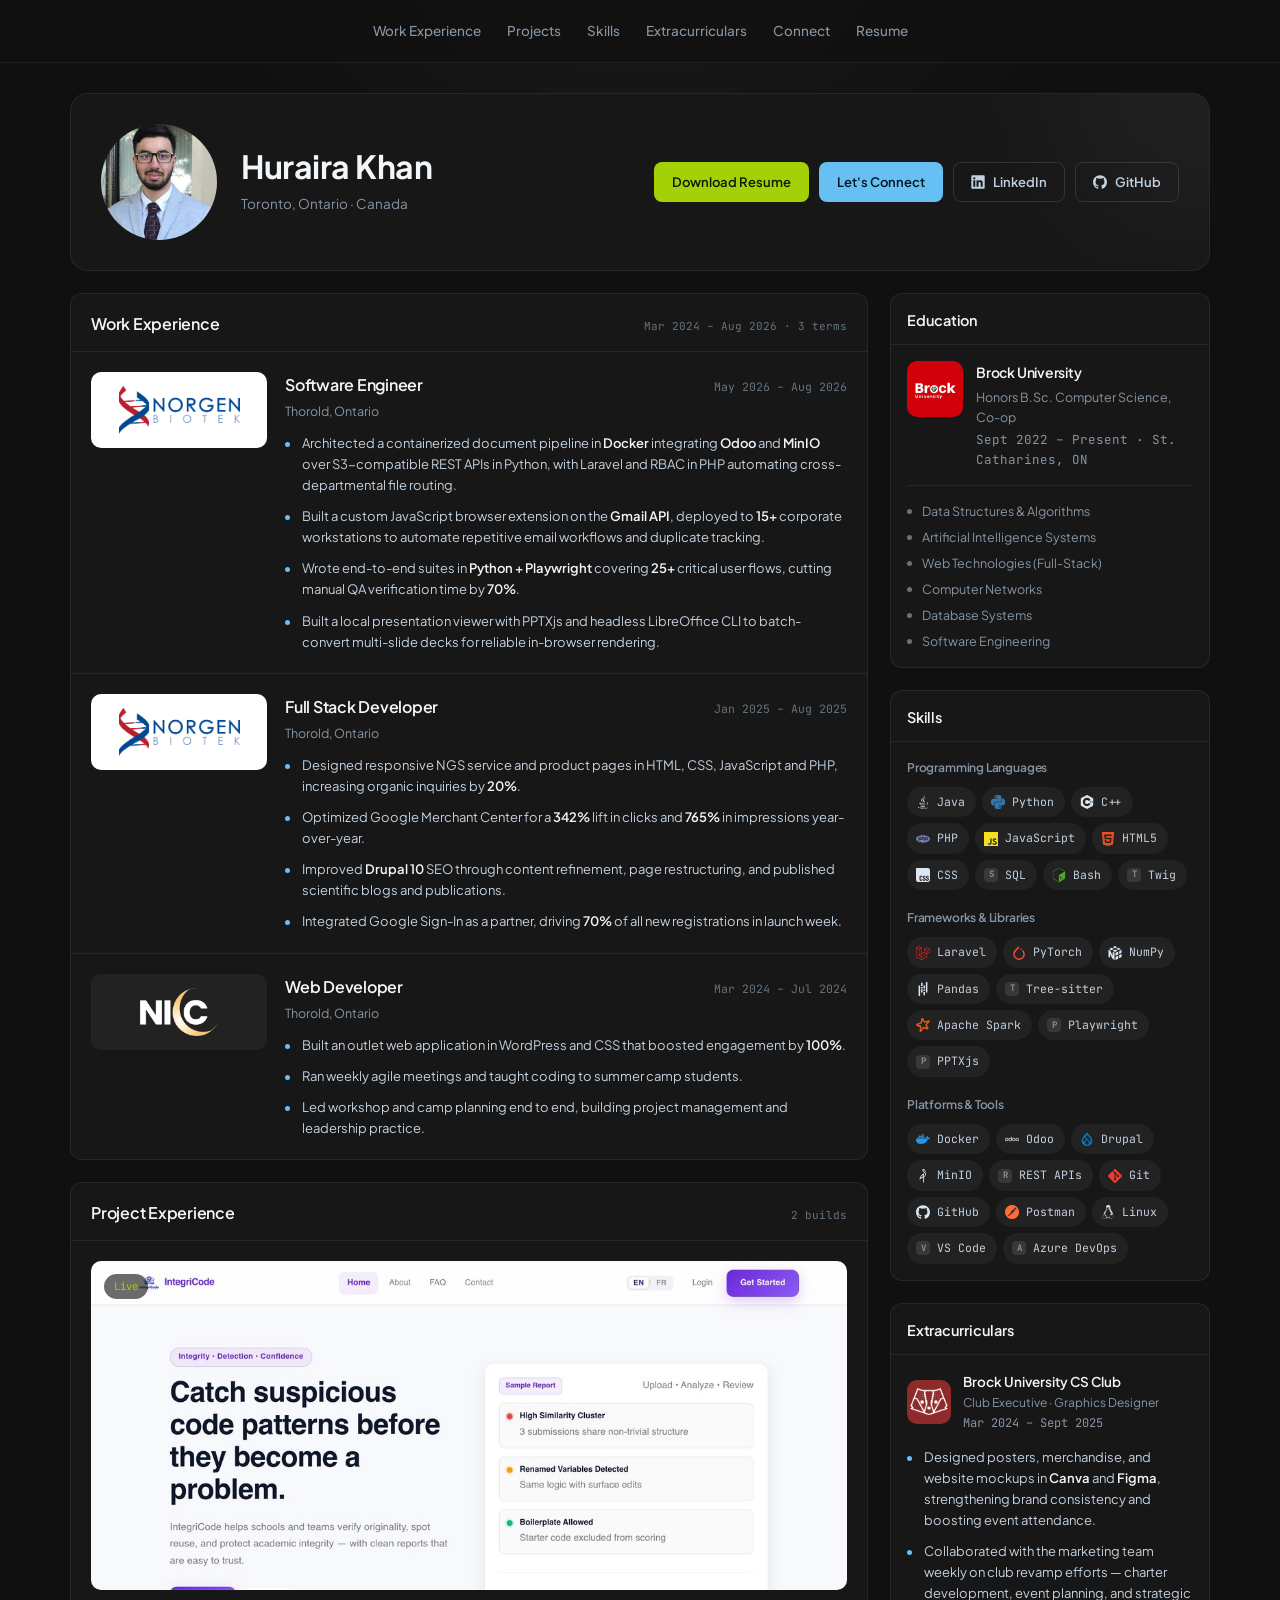
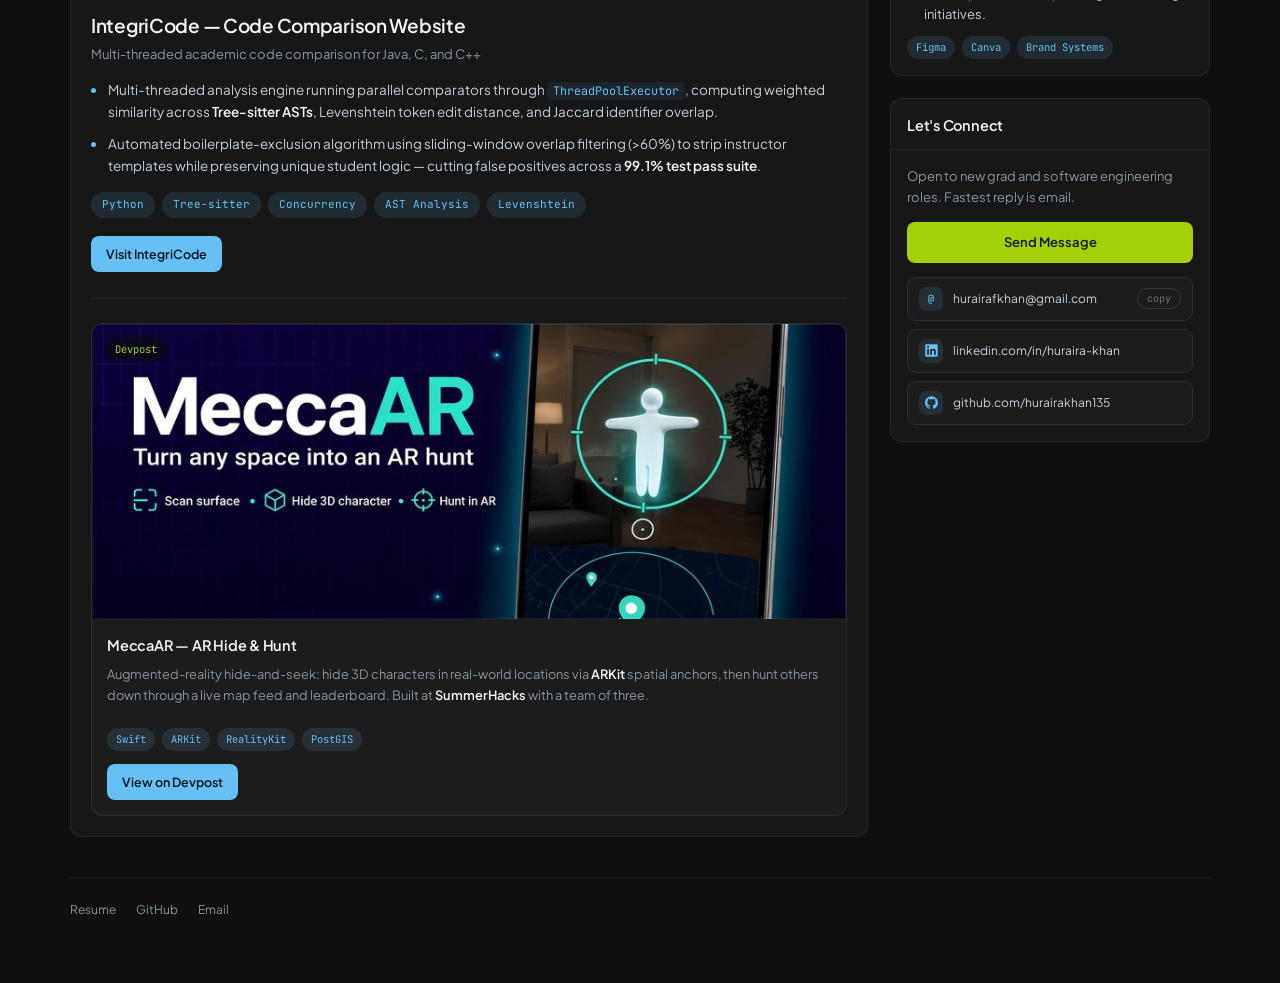
==== index.html @ 4ddd6277 "portfolio website files" ====
<!DOCTYPE html>
<html lang="en">
<head>
<meta charset="UTF-8">
<meta name="viewport" content="width=device-width, initial-scale=1.0">
<title>Huraira Khan :: Profile</title>
<meta name="description" content="Huraira Khan — Software Engineer & Honors B.Sc. Computer Science Co-op at Brock University.">
<link rel="preconnect" href="https://fonts.googleapis.com">
<link rel="preconnect" href="https://fonts.gstatic.com" crossorigin>
<link href="https://fonts.googleapis.com/css2?family=Plus+Jakarta+Sans:wght@400;500;600;700&family=JetBrains+Mono:wght@400;500;600&display=swap" rel="stylesheet">
<link rel="stylesheet" href="styles.css">
<link rel="icon" href="assets/favicon.svg" type="image/svg+xml">
<script>document.documentElement.className += ' js';</script>
</head>
<body>

<div class="bg-layer" aria-hidden="true"><div class="bg-glow"></div></div>

<!-- ============ TOP NAV ============ -->
<header class="topbar">
  <div class="topbar-inner">
    <nav class="topnav" aria-label="Primary">
      <a href="#experience">Work Experience</a>
      <a href="#projects">Projects</a>
      <a href="#skills">Skills</a>
      <a href="#extracurriculars">Extracurriculars</a>
      <a href="#connect">Connect</a>
      <a href="Resume_Huraira-13.pdf" target="_blank" rel="noopener">Resume</a>
    </nav>
  </div>
</header>

<main id="top" class="shell">

  <!-- ============ PROFILE HEADER ============ -->
  <section class="profile-header">
    <div class="ph-left">
      <div class="avatar-wrap">
        <img class="avatar" src="assets/hurairakhanpic.jpg" alt="Huraira Khan" width="116" height="116">
      </div>

      <div class="ph-identity">
        <h1 class="persona">Huraira Khan</h1>
        <p class="real-name">Toronto, Ontario &middot; Canada</p>
      </div>
    </div>

    <div class="ph-right">
      <div class="ph-actions">
        <a class="btn btn-green" href="Resume_Huraira-13.pdf" target="_blank" rel="noopener">Download Resume</a>
        <a class="btn btn-blue" href="#connect">Let's Connect</a>
        <a class="btn btn-ghost" href="https://linkedin.com/in/huraira-khan" target="_blank" rel="noopener">
          <svg viewBox="0 0 128 128" aria-hidden="true"><path d="M116 3H12a8.91 8.91 0 00-9 8.8v104.42a8.91 8.91 0 009 8.78h104a8.93 8.93 0 009-8.81V11.77A8.93 8.93 0 00116 3zM39.17 107H21.06V48.73h18.11zm-9-66.21a10.5 10.5 0 1110.49-10.5 10.5 10.5 0 01-10.54 10.48zM107 107H88.89V78.65c0-6.75-.12-15.44-9.41-15.44s-10.87 7.36-10.87 15V107H50.53V48.73h17.36v8h.24c2.42-4.58 8.32-9.41 17.13-9.41C103.6 47.28 107 59.35 107 75z"/></svg>
          LinkedIn
        </a>
        <a class="btn btn-ghost" href="https://github.com/hurairakhan135" target="_blank" rel="noopener">
          <svg viewBox="0 0 24 24" aria-hidden="true"><path d="M12 .297c-6.63 0-12 5.373-12 12 0 5.303 3.438 9.8 8.205 11.385.6.113.82-.258.82-.577 0-.285-.01-1.04-.015-2.04-3.338.724-4.042-1.61-4.042-1.61C4.422 18.07 3.633 17.7 3.633 17.7c-1.087-.744.084-.729.084-.729 1.205.084 1.838 1.236 1.838 1.236 1.07 1.835 2.809 1.305 3.495.998.108-.776.417-1.305.76-1.605-2.665-.3-5.466-1.332-5.466-5.93 0-1.31.465-2.38 1.235-3.22-.135-.303-.54-1.523.105-3.176 0 0 1.005-.322 3.3 1.23.96-.267 1.98-.399 3-.405 1.02.006 2.04.138 3 .405 2.28-1.552 3.285-1.23 3.285-1.23.645 1.653.24 2.873.12 3.176.765.84 1.23 1.91 1.23 3.22 0 4.61-2.805 5.625-5.475 5.92.42.36.81 1.096.81 2.22 0 1.606-.015 2.896-.015 3.286 0 .315.21.69.825.57C20.565 22.092 24 17.592 24 12.297c0-6.627-5.373-12-12-12"/></svg>
          GitHub
        </a>
      </div>
    </div>
  </section>

  <div class="layout">

    <!-- ============ MAIN COLUMN ============ -->
    <div class="col-main">

      <!-- Work Experience -->
      <section id="experience" class="panel">
        <div class="panel-head">
          <h2>Work Experience</h2>
          <span class="panel-meta">Mar 2024 &ndash; Aug 2026 &middot; 3 terms</span>
        </div>
        <div class="panel-body no-pad">

          <article class="game-row">
            <div class="capsule capsule-logo logo-light" role="img" aria-label="Norgen Biotek logo">
              <img src="assets/norgen-logo.png" alt="Norgen Biotek" width="140" height="56" loading="lazy">
            </div>
            <div class="game-info">
              <div class="game-top">
                <h3>Software Engineer</h3>
                <span class="hours">May 2026 &ndash; Aug 2026</span>
              </div>
              <p class="game-meta">Thorold, Ontario</p>
              <ul class="bullets tight">
                <li>Architected a containerized document pipeline in <b>Docker</b> integrating <b>Odoo</b> and
                    <b>MinIO</b> over S3-compatible REST APIs in Python, with Laravel and RBAC in PHP automating
                    cross-departmental file routing.</li>
                <li>Built a custom JavaScript browser extension on the <b>Gmail API</b>, deployed to
                    <b>15+</b> corporate workstations to automate repetitive email workflows and duplicate tracking.</li>
                <li>Wrote end-to-end suites in <b>Python + Playwright</b> covering <b>25+</b> critical user flows,
                    cutting manual QA verification time by <b>70%</b>.</li>
                <li>Built a local presentation viewer with PPTXjs and headless LibreOffice CLI to batch-convert
                    multi-slide decks for reliable in-browser rendering.</li>
              </ul>
            </div>
          </article>

          <article class="game-row">
            <div class="capsule capsule-logo logo-light" role="img" aria-label="Norgen Biotek logo">
              <img src="assets/norgen-logo.png" alt="Norgen Biotek" width="140" height="56" loading="lazy">
            </div>
            <div class="game-info">
              <div class="game-top">
                <h3>Full Stack Developer</h3>
                <span class="hours">Jan 2025 &ndash; Aug 2025</span>
              </div>
              <p class="game-meta">Thorold, Ontario</p>
              <ul class="bullets tight">
                <li>Designed responsive NGS service and product pages in HTML, CSS, JavaScript and PHP,
                    increasing organic inquiries by <b>20%</b>.</li>
                <li>Optimized Google Merchant Center for a <b>342%</b> lift in clicks and <b>765%</b> in
                    impressions year-over-year.</li>
                <li>Improved <b>Drupal 10</b> SEO through content refinement, page restructuring, and published
                    scientific blogs and publications.</li>
                <li>Integrated Google Sign-In as a partner, driving <b>70%</b> of all new registrations in
                    launch week.</li>
              </ul>
            </div>
          </article>

          <article class="game-row">
            <div class="capsule capsule-logo" role="img" aria-label="Niagara Islamic Community Center logo">
              <img src="assets/nicc-logo.png" alt="Niagara Islamic Community Center" width="120" height="74" loading="lazy">
            </div>
            <div class="game-info">
              <div class="game-top">
                <h3>Web Developer</h3>
                <span class="hours">Mar 2024 &ndash; Jul 2024</span>
              </div>
              <p class="game-meta">Thorold, Ontario</p>
              <ul class="bullets tight">
                <li>Built an outlet web application in WordPress and CSS that boosted engagement by <b>100%</b>.</li>
                <li>Ran weekly agile meetings and taught coding to summer camp students.</li>
                <li>Led workshop and camp planning end to end, building project management and leadership practice.</li>
              </ul>
            </div>
          </article>

        </div>
      </section>

      <!-- Project Experience -->
      <section id="projects" class="panel featured">
        <div class="panel-head">
          <h2>Project Experience</h2>
          <span class="panel-meta">2 builds</span>
        </div>
        <div class="panel-body">
          <article class="feature-card">
            <a class="capsule capsule-lg cap-integricode-shot" href="https://integricode.vercel.app/" target="_blank" rel="noopener" aria-label="Open IntegriCode">
              <span class="capsule-tag">Live</span>
              <span class="capsule-open"><svg viewBox="0 0 24 24" aria-hidden="true"><path d="M14 3h7v7h-2V6.41l-9.29 9.3-1.42-1.42 9.3-9.29H14V3zM5 5h6v2H5v12h12v-6h2v6a2 2 0 0 1-2 2H5a2 2 0 0 1-2-2V7a2 2 0 0 1 2-2z"/></svg></span>
            </a>

            <div class="feature-info">
              <h3>IntegriCode &mdash; Code Comparison Website</h3>
              <p class="feature-sub">Multi-threaded academic code comparison for Java, C, and C++</p>

              <ul class="bullets">
                <li>Multi-threaded analysis engine running parallel comparators through <code>ThreadPoolExecutor</code>,
                    computing weighted similarity across <b>Tree-sitter ASTs</b>, Levenshtein token edit distance,
                    and Jaccard identifier overlap.</li>
                <li>Automated boilerplate-exclusion algorithm using sliding-window overlap filtering (&gt;60%) to strip
                    instructor templates while preserving unique student logic &mdash; cutting false positives across a
                    <b>99.1% test pass suite</b>.</li>
              </ul>

              <div class="tag-row">
                <span class="tag">Python</span>
                <span class="tag">Tree-sitter</span>
                <span class="tag">Concurrency</span>
                <span class="tag">AST Analysis</span>
                <span class="tag">Levenshtein</span>
              </div>

              <div class="feature-links">
                <a class="btn btn-blue sm" href="https://integricode.vercel.app/" target="_blank" rel="noopener">Visit IntegriCode</a>
              </div>
            </div>
          </article>

          <div class="workshop-grid">

            <article class="ws-card">
              <a class="capsule cap-meccaar" href="https://devpost.com/software/duck-power-lndr9z" target="_blank" rel="noopener" aria-label="Open MeccaAR on Devpost">
                <span class="capsule-tag">Devpost</span>
                <span class="capsule-open"><svg viewBox="0 0 24 24" aria-hidden="true"><path d="M14 3h7v7h-2V6.41l-9.29 9.3-1.42-1.42 9.3-9.29H14V3zM5 5h6v2H5v12h12v-6h2v6a2 2 0 0 1-2 2H5a2 2 0 0 1-2-2V7a2 2 0 0 1 2-2z"/></svg></span>
              </a>
              <div class="ws-info">
                <h4>MeccaAR &mdash; AR Hide &amp; Hunt</h4>
                <p>Augmented-reality hide-and-seek: hide 3D characters in real-world locations via <b>ARKit</b>
                   spatial anchors, then hunt others down through a live map feed and leaderboard. Built at
                   <b>SummerHacks</b> with a team of three.</p>
                <div class="tag-row sm">
                  <span class="tag">Swift</span><span class="tag">ARKit</span><span class="tag">RealityKit</span><span class="tag">PostGIS</span>
                </div>
                <div class="ws-cta">
                  <a class="btn btn-blue sm" href="https://devpost.com/software/duck-power-lndr9z" target="_blank" rel="noopener">View on Devpost</a>
                </div>
              </div>
            </article>

          </div>
        </div>
      </section>

    </div>

    <!-- ============ SIDEBAR ============ -->
    <aside class="col-side">

      <section class="panel side">
        <div class="panel-head"><h2>Education</h2></div>
        <div class="panel-body">
          <div class="edu">
            <img class="edu-crest" src="assets/Brocku_logo.jpg" alt="Brock University" width="56" height="56">
            <div>
              <h4>Brock University</h4>
              <p>Honors B.Sc. Computer Science, Co-op</p>
              <p class="muted mono xs">Sept 2022 &ndash; Present &middot; St. Catharines, ON</p>
            </div>
          </div>
          <div class="course-list">
            <span class="course">Data Structures &amp; Algorithms</span>
            <span class="course">Artificial Intelligence Systems</span>
            <span class="course">Web Technologies (Full-Stack)</span>
            <span class="course">Computer Networks</span>
            <span class="course">Database Systems</span>
            <span class="course">Software Engineering</span>
          </div>
        </div>
      </section>

      <section id="skills" class="panel side">
        <div class="panel-head"><h2>Skills</h2></div>
        <div class="panel-body">
          <h5 class="skill-cat">Programming Languages</h5>
          <div class="skill-grid">
            <span class="skill"><svg class="si" viewBox="0 0 128 128" aria-hidden="true" style="color:#ffffff"><path fill="currentColor" d="M47.617 98.12s-4.767 2.774 3.397 3.71c9.892 1.13 14.947.968 25.845-1.092 0 0 2.871 1.795 6.873 3.351-24.439 10.47-55.308-.607-36.115-5.969zm-2.988-13.665s-5.348 3.959 2.823 4.805c10.567 1.091 18.91 1.18 33.354-1.6 0 0 1.993 2.025 5.132 3.131-29.542 8.64-62.446.68-41.309-6.336z"/><path fill="currentColor" d="M69.802 61.271c6.025 6.935-1.58 13.17-1.58 13.17s15.289-7.891 8.269-17.777c-6.559-9.215-11.587-13.792 15.635-29.58 0 .001-42.731 10.67-22.324 34.187z"/><path fill="currentColor" d="M102.123 108.229s3.529 2.91-3.888 5.159c-14.102 4.272-58.706 5.56-71.094.171-4.451-1.938 3.899-4.625 6.526-5.192 2.739-.593 4.303-.485 4.303-.485-4.953-3.487-32.013 6.85-13.743 9.815 49.821 8.076 90.817-3.637 77.896-9.468zM49.912 70.294s-22.686 5.389-8.033 7.348c6.188.828 18.518.638 30.011-.326 9.39-.789 18.813-2.474 18.813-2.474s-3.308 1.419-5.704 3.053c-23.042 6.061-67.544 3.238-54.731-2.958 10.832-5.239 19.644-4.643 19.644-4.643zm40.697 22.747c23.421-12.167 12.591-23.86 5.032-22.285-1.848.385-2.677.72-2.677.72s.688-1.079 2-1.543c14.953-5.255 26.451 15.503-4.823 23.725 0-.002.359-.327.468-.617z"/><path fill="currentColor" d="M76.491 1.587S89.459 14.563 64.188 34.51c-20.266 16.006-4.621 25.13-.007 35.559-11.831-10.673-20.509-20.07-14.688-28.815C58.041 28.42 81.722 22.195 76.491 1.587z"/><path fill="currentColor" d="M52.214 126.021c22.476 1.437 57-.8 57.817-11.436 0 0-1.571 4.032-18.577 7.231-19.186 3.612-42.854 3.191-56.887.874 0 .001 2.875 2.381 17.647 3.331z"/></svg>Java</span>
            <span class="skill"><svg class="si" viewBox="0 0 24 24" aria-hidden="true" style="color:#3776AB"><path d="M14.25.18l.9.2.73.26.59.3.45.32.34.34.25.34.16.33.1.3.04.26.02.2-.01.13V8.5l-.05.63-.13.55-.21.46-.26.38-.3.31-.33.25-.35.19-.35.14-.33.1-.3.07-.26.04-.21.02H8.77l-.69.05-.59.14-.5.22-.41.27-.33.32-.27.35-.2.36-.15.37-.1.35-.07.32-.04.27-.02.21v3.06H3.17l-.21-.03-.28-.07-.32-.12-.35-.18-.36-.26-.36-.36-.35-.46-.32-.59-.28-.73-.21-.88-.14-1.05-.05-1.23.06-1.22.16-1.04.24-.87.32-.71.36-.57.4-.44.42-.33.42-.24.4-.16.36-.1.32-.05.24-.01h.16l.06.01h8.16v-.83H6.18l-.01-2.75-.02-.37.05-.34.11-.31.17-.28.25-.26.31-.23.38-.2.44-.18.51-.15.58-.12.64-.1.71-.06.77-.04.84-.02 1.27.05zm-6.3 1.98l-.23.33-.08.41.08.41.23.34.33.22.41.09.41-.09.33-.22.23-.34.08-.41-.08-.41-.23-.33-.33-.22-.41-.09-.41.09zm13.09 3.95l.28.06.32.12.35.18.36.27.36.35.35.47.32.59.28.73.21.88.14 1.04.05 1.23-.06 1.23-.16 1.04-.24.86-.32.71-.36.57-.4.45-.42.33-.42.24-.4.16-.36.09-.32.05-.24.02-.16-.01h-8.22v.82h5.84l.01 2.76.02.36-.05.34-.11.31-.17.29-.25.25-.31.24-.38.2-.44.17-.51.15-.58.13-.64.09-.71.07-.77.04-.84.01-1.27-.04-1.07-.14-.9-.2-.73-.25-.59-.3-.45-.33-.34-.34-.25-.34-.16-.33-.1-.3-.04-.25-.02-.2.01-.13v-5.34l.05-.64.13-.54.21-.46.26-.38.3-.32.33-.24.35-.2.35-.14.33-.1.3-.06.26-.04.21-.02.13-.01h5.84l.69-.05.59-.14.5-.21.41-.28.33-.32.27-.35.2-.36.15-.36.1-.35.07-.32.04-.28.02-.21V6.07h2.09l.14.01zm-6.47 14.25l-.23.33-.08.41.08.41.23.33.33.23.41.08.41-.08.33-.23.23-.33.08-.41-.08-.41-.23-.33-.33-.23-.41-.08-.41.08z"/></svg>Python</span>
            <span class="skill"><svg class="si" viewBox="0 0 24 24" aria-hidden="true" style="color:#dbe6f0"><path d="M22.394 6c-.167-.29-.398-.543-.652-.69L12.926.22c-.509-.294-1.34-.294-1.848 0L2.26 5.31c-.508.293-.923 1.013-.923 1.6v10.18c0 .294.104.62.271.91.167.29.398.543.652.69l8.816 5.09c.508.293 1.34.293 1.848 0l8.816-5.09c.254-.147.485-.4.652-.69.167-.29.27-.616.27-.91V6.91c.003-.294-.1-.62-.268-.91zM12 19.11c-3.92 0-7.109-3.19-7.109-7.11 0-3.92 3.19-7.11 7.11-7.11a7.133 7.133 0 016.156 3.553l-3.076 1.78a3.567 3.567 0 00-3.08-1.78A3.56 3.56 0 008.444 12 3.56 3.56 0 0012 15.555a3.57 3.57 0 003.08-1.778l3.078 1.78A7.135 7.135 0 0112 19.11zm7.11-6.715h-.79v.79h-.79v-.79h-.79v-.79h.79v-.79h.79v.79h.79zm2.962 0h-.79v.79h-.79v-.79h-.79v-.79h.79v-.79h.79v.79h.79z"/></svg>C++</span>
            <span class="skill"><svg class="si" viewBox="0 0 24 24" aria-hidden="true" style="color:#777BB4"><path d="M7.01 10.207h-.944l-.515 2.648h.838c.556 0 .97-.105 1.242-.314.272-.21.455-.559.55-1.049.092-.47.05-.802-.124-.995-.175-.193-.523-.29-1.047-.29zM12 5.688C5.373 5.688 0 8.514 0 12s5.373 6.313 12 6.313S24 15.486 24 12c0-3.486-5.373-6.312-12-6.312zm-3.26 7.451c-.261.25-.575.438-.917.551-.336.108-.765.164-1.285.164H5.357l-.327 1.681H3.652l1.23-6.326h2.65c.797 0 1.378.209 1.744.628.366.418.476 1.002.33 1.752a2.836 2.836 0 0 1-.305.847c-.143.255-.33.49-.561.703zm4.024.715l.543-2.799c.063-.318.039-.536-.068-.651-.107-.116-.336-.174-.687-.174H11.46l-.704 3.625H9.388l1.23-6.327h1.367l-.327 1.682h1.218c.767 0 1.295.134 1.586.401s.378.7.263 1.299l-.572 2.944h-1.389zm7.597-2.265a2.782 2.782 0 0 1-.305.847c-.143.255-.33.49-.561.703a2.44 2.44 0 0 1-.917.551c-.336.108-.765.164-1.286.164h-1.18l-.327 1.682h-1.378l1.23-6.326h2.649c.797 0 1.378.209 1.744.628.366.417.477 1.001.331 1.751zM17.766 10.207h-.943l-.516 2.648h.838c.557 0 .971-.105 1.242-.314.272-.21.455-.559.551-1.049.092-.47.049-.802-.125-.995s-.524-.29-1.047-.29z"/></svg>PHP</span>
            <span class="skill"><svg class="si" viewBox="0 0 24 24" aria-hidden="true" style="color:#F7DF1E"><path d="M0 0h24v24H0V0zm22.034 18.276c-.175-1.095-.888-2.015-3.003-2.873-.736-.345-1.554-.585-1.797-1.14-.091-.33-.105-.51-.046-.705.15-.646.915-.84 1.515-.66.39.12.75.42.976.9 1.034-.676 1.034-.676 1.755-1.125-.27-.42-.404-.601-.586-.78-.63-.705-1.469-1.065-2.834-1.034l-.705.089c-.676.165-1.32.525-1.71 1.005-1.14 1.291-.811 3.541.569 4.471 1.365 1.02 3.361 1.244 3.616 2.205.24 1.17-.87 1.545-1.966 1.41-.811-.18-1.26-.586-1.755-1.336l-1.83 1.051c.21.48.45.689.81 1.109 1.74 1.756 6.09 1.666 6.871-1.004.029-.09.24-.705.074-1.65l.046.067zm-8.983-7.245h-2.248c0 1.938-.009 3.864-.009 5.805 0 1.232.063 2.363-.138 2.711-.33.689-1.18.601-1.566.48-.396-.196-.597-.466-.83-.855-.063-.105-.11-.196-.127-.196l-1.825 1.125c.305.63.75 1.172 1.324 1.517.855.51 2.004.675 3.207.405.783-.226 1.458-.691 1.811-1.411.51-.93.402-2.07.397-3.346.012-2.054 0-4.109 0-6.179l.004-.056z"/></svg>JavaScript</span>
            <span class="skill"><svg class="si" viewBox="0 0 24 24" aria-hidden="true" style="color:#E34F26"><path d="M1.5 0h21l-1.91 21.563L11.977 24l-8.564-2.438L1.5 0zm7.031 9.75l-.232-2.718 10.059.003.23-2.622L5.412 4.41l.698 8.01h9.126l-.326 3.426-2.91.804-2.955-.81-.188-2.11H6.248l.33 4.171L12 19.351l5.379-1.443.744-8.157H8.531z"/></svg>HTML5</span>
            <span class="skill"><svg class="si" viewBox="0 0 24 24" aria-hidden="true" style="color:#dbe6f0"><path d="M0 0v20.16A3.84 3.84 0 0 0 3.84 24h16.32A3.84 3.84 0 0 0 24 20.16V3.84A3.84 3.84 0 0 0 20.16 0Zm14.256 13.08c1.56 0 2.28 1.08 2.304 2.64h-1.608c.024-.288-.048-.6-.144-.84-.096-.192-.288-.264-.552-.264-.456 0-.696.264-.696.84-.024.576.288.888.768 1.08.72.288 1.608.744 1.92 1.296q.432.648.432 1.656c0 1.608-.912 2.592-2.496 2.592-1.656 0-2.4-1.032-2.424-2.688h1.68c0 .792.264 1.176.792 1.176.264 0 .456-.072.552-.24.192-.312.24-1.176-.048-1.512-.312-.408-.912-.6-1.32-.816q-.828-.396-1.224-.936c-.24-.36-.36-.888-.36-1.536 0-1.44.936-2.472 2.424-2.448m5.4 0c1.584 0 2.304 1.08 2.328 2.64h-1.608c0-.288-.048-.6-.168-.84-.096-.192-.264-.264-.528-.264-.48 0-.72.264-.72.84s.288.888.792 1.08c.696.288 1.608.744 1.92 1.296.264.432.408.984.408 1.656.024 1.608-.888 2.592-2.472 2.592-1.68 0-2.424-1.056-2.448-2.688h1.68c0 .744.264 1.176.792 1.176.264 0 .456-.072.552-.24.216-.312.264-1.176-.048-1.512-.288-.408-.888-.6-1.32-.816-.552-.264-.96-.576-1.2-.936s-.36-.888-.36-1.536c-.024-1.44.912-2.472 2.4-2.448m-11.031.018c.711-.006 1.419.198 1.839.63.432.432.672 1.128.648 1.992H9.336c.024-.456-.096-.792-.432-.96-.312-.144-.768-.048-.888.24-.12.264-.192.576-.168.864v3.504c0 .744.264 1.128.768 1.128a.65.65 0 0 0 .552-.264c.168-.24.192-.552.168-.84h1.776c.096 1.632-.984 2.712-2.568 2.688-1.536 0-2.496-.864-2.472-2.472v-4.032c0-.816.24-1.44.696-1.848.432-.408 1.146-.624 1.857-.63"/></svg>CSS</span>
            <span class="skill"><span class="si si-mono" aria-hidden="true">S</span>SQL</span>
            <span class="skill"><svg class="si" viewBox="0 0 24 24" aria-hidden="true" style="color:#4EAA25"><path d="M21.038,4.9l-7.577-4.498C13.009,0.134,12.505,0,12,0c-0.505,0-1.009,0.134-1.462,0.403L2.961,4.9 C2.057,5.437,1.5,6.429,1.5,7.503v8.995c0,1.073,0.557,2.066,1.462,2.603l7.577,4.497C10.991,23.866,11.495,24,12,24 c0.505,0,1.009-0.134,1.461-0.402l7.577-4.497c0.904-0.537,1.462-1.529,1.462-2.603V7.503C22.5,6.429,21.943,5.437,21.038,4.9z M15.17,18.946l0.013,0.646c0.001,0.078-0.05,0.167-0.111,0.198l-0.383,0.22c-0.061,0.031-0.111-0.007-0.112-0.085L14.57,19.29 c-0.328,0.136-0.66,0.169-0.872,0.084c-0.04-0.016-0.057-0.075-0.041-0.142l0.139-0.584c0.011-0.046,0.036-0.092,0.069-0.121 c0.012-0.011,0.024-0.02,0.036-0.026c0.022-0.011,0.043-0.014,0.062-0.006c0.229,0.077,0.521,0.041,0.802-0.101 c0.357-0.181,0.596-0.545,0.592-0.907c-0.003-0.328-0.181-0.465-0.613-0.468c-0.55,0.001-1.064-0.107-1.072-0.917 c-0.007-0.667,0.34-1.361,0.889-1.8l-0.007-0.652c-0.001-0.08,0.048-0.168,0.111-0.2l0.37-0.236 c0.061-0.031,0.111,0.007,0.112,0.087l0.006,0.653c0.273-0.109,0.511-0.138,0.726-0.088c0.047,0.012,0.067,0.076,0.048,0.151 l-0.144,0.578c-0.011,0.044-0.036,0.088-0.065,0.116c-0.012,0.012-0.025,0.021-0.038,0.028c-0.019,0.01-0.038,0.013-0.057,0.009 c-0.098-0.022-0.332-0.073-0.699,0.113c-0.385,0.195-0.52,0.53-0.517,0.778c0.003,0.297,0.155,0.387,0.681,0.396 c0.7,0.012,1.003,0.318,1.01,1.023C16.105,17.747,15.736,18.491,15.17,18.946z M19.143,17.859c0,0.06-0.008,0.116-0.058,0.145 l-1.916,1.164c-0.05,0.029-0.09,0.004-0.09-0.056v-0.494c0-0.06,0.037-0.093,0.087-0.122l1.887-1.129 c0.05-0.029,0.09-0.004,0.09,0.056V17.859z M20.459,6.797l-7.168,4.427c-0.894,0.523-1.553,1.109-1.553,2.187v8.833 c0,0.645,0.26,1.063,0.66,1.184c-0.131,0.023-0.264,0.039-0.398,0.039c-0.42,0-0.833-0.114-1.197-0.33L3.226,18.64 c-0.741-0.44-1.201-1.261-1.201-2.142V7.503c0-0.881,0.46-1.702,1.201-2.142l7.577-4.498c0.363-0.216,0.777-0.33,1.197-0.33 c0.419,0,0.833,0.114,1.197,0.33l7.577,4.498c0.624,0.371,1.046,1.013,1.164,1.732C21.686,6.557,21.12,6.411,20.459,6.797z"/></svg>Bash</span>
            <span class="skill"><span class="si si-mono" aria-hidden="true">T</span>Twig</span>
          </div>

          <h5 class="skill-cat">Frameworks &amp; Libraries</h5>
          <div class="skill-grid">
            <span class="skill"><svg class="si" viewBox="0 0 24 24" aria-hidden="true" style="color:#FF2D20"><path d="M23.642 5.43a.364.364 0 01.014.1v5.149c0 .135-.073.26-.189.326l-4.323 2.49v4.934a.378.378 0 01-.188.326L9.93 23.949a.316.316 0 01-.066.027c-.008.002-.016.008-.024.01a.348.348 0 01-.192 0c-.011-.002-.02-.008-.03-.012-.02-.008-.042-.014-.062-.025L.533 18.755a.376.376 0 01-.189-.326V2.974c0-.033.005-.066.014-.098.003-.012.01-.02.014-.032a.369.369 0 01.023-.058c.004-.013.015-.022.023-.033l.033-.045c.012-.01.025-.018.037-.027.014-.012.027-.024.041-.034H.53L5.043.05a.375.375 0 01.375 0L9.93 2.647h.002c.015.01.027.021.04.033l.038.027c.013.014.02.03.033.045.008.011.02.021.025.033.01.02.017.038.024.058.003.011.01.021.013.032.01.031.014.064.014.098v9.652l3.76-2.164V5.527c0-.033.004-.066.013-.098.003-.01.01-.02.013-.032a.487.487 0 01.024-.059c.007-.012.018-.02.025-.033.012-.015.021-.03.033-.043.012-.012.025-.02.037-.028.014-.01.026-.023.041-.032h.001l4.513-2.598a.375.375 0 01.375 0l4.513 2.598c.016.01.027.021.042.031.012.01.025.018.036.028.013.014.022.03.034.044.008.012.019.021.024.033.011.02.018.04.024.06.006.01.012.021.015.032zm-.74 5.032V6.179l-1.578.908-2.182 1.256v4.283zm-4.51 7.75v-4.287l-2.147 1.225-6.126 3.498v4.325zM1.093 3.624v14.588l8.273 4.761v-4.325l-4.322-2.445-.002-.003H5.04c-.014-.01-.025-.021-.04-.031-.011-.01-.024-.018-.035-.027l-.001-.002c-.013-.012-.021-.025-.031-.04-.01-.011-.021-.022-.028-.036h-.002c-.008-.014-.013-.031-.02-.047-.006-.016-.014-.027-.018-.043a.49.49 0 01-.008-.057c-.002-.014-.006-.027-.006-.041V5.789l-2.18-1.257zM5.23.81L1.47 2.974l3.76 2.164 3.758-2.164zm1.956 13.505l2.182-1.256V3.624l-1.58.91-2.182 1.255v9.435zm11.581-10.95l-3.76 2.163 3.76 2.163 3.759-2.164zm-.376 4.978L16.21 7.087 14.63 6.18v4.283l2.182 1.256 1.58.908zm-8.65 9.654l5.514-3.148 2.756-1.572-3.757-2.163-4.323 2.489-3.941 2.27z"/></svg>Laravel</span>
            <span class="skill"><svg class="si" viewBox="0 0 24 24" aria-hidden="true" style="color:#EE4C2C"><path d="M12.005 0L4.952 7.053a9.865 9.865 0 000 14.022 9.866 9.866 0 0014.022 0c3.984-3.9 3.986-10.205.085-14.023l-1.744 1.743c2.904 2.905 2.904 7.634 0 10.538s-7.634 2.904-10.538 0-2.904-7.634 0-10.538l4.647-4.646.582-.665zm3.568 3.899a1.327 1.327 0 00-1.327 1.327 1.327 1.327 0 001.327 1.328A1.327 1.327 0 0016.9 5.226 1.327 1.327 0 0015.573 3.9z"/></svg>PyTorch</span>
            <span class="skill"><svg class="si" viewBox="0 0 24 24" aria-hidden="true" style="color:#dbe6f0"><path d="M10.315 4.876L6.3048 2.8517l-4.401 2.1965 4.1186 2.0683zm1.8381.9277l4.2045 2.1223-4.3622 2.1906-4.125-2.0718zm5.6153-2.9213l4.3193 2.1658-3.863 1.9402-4.2131-2.1252zm-1.859-.9329L12.021 0 8.1742 1.9193l4.0068 2.0208zm-3.0401 16.7443V24l4.7107-2.3507-.0053-5.3085zm4.7037-4.2057l-.0052-5.2528-4.6985 2.3356v5.2546zm5.6553-.9845v5.327l-4.0178 2.0052-.0029-5.3028zm0-1.8626V6.4214l-4.0253 2.001.0034 5.2633zM11.2062 11.571L8.0333 9.9756v6.895s-3.8804-8.2564-4.2399-8.998c-.0463-.0957-.2371-.2007-.2858-.2262C2.8118 7.2812.773 6.2485.773 6.2485V18.43l2.8204 1.5076v-6.3674s3.8392 7.3775 3.878 7.458c.0389.0807.4245.8582.8362 1.1314.5485.363 2.8992 1.7766 2.8992 1.7766z"/></svg>NumPy</span>
            <span class="skill"><svg class="si" viewBox="0 0 24 24" aria-hidden="true" style="color:#dbe6f0"><path d="M16.922 0h2.623v18.104h-2.623zm-4.126 12.94h2.623v2.57h-2.623zm0-7.037h2.623v5.446h-2.623zm0 11.197h2.623v5.446h-2.623zM4.456 5.896h2.622V24H4.455zm4.213 2.559h2.623v2.57H8.67zm0 4.151h2.623v5.447H8.67zm0-11.187h2.623v5.446H8.67Z"/></svg>Pandas</span>
            <span class="skill"><span class="si si-mono" aria-hidden="true">T</span>Tree-sitter</span>
            <span class="skill"><svg class="si" viewBox="0 0 24 24" aria-hidden="true" style="color:#E25A1C"><path d="M10.812 0c-.425.013-.845.215-1.196.605a3.593 3.593 0 00-.493.722c-.355.667-.425 1.415-.556 2.143a551.9 551.9 0 00-.726 4.087c-.027.16-.096.227-.244.273C5.83 8.386 4.06 8.94 2.3 9.514c-.387.125-.773.289-1.114.506-1.042.665-1.196 1.753-.415 2.71.346.422.79.715 1.284.936 1.1.49 2.202.976 3.3 1.47.019.01.036.013.053.019h-.004l1.306.535c0 .023.002.045 0 .073-.2 2.03-.39 4.063-.58 6.095-.04.419-.012.831.134 1.23.317.87 1.065 1.148 1.881.701.372-.204.666-.497.937-.818 1.372-1.623 2.746-3.244 4.113-4.872.111-.133.205-.15.363-.098.349.117.697.231 1.045.347h.001c.02.012.045.02.073.03l.142.042c1.248.416 2.68.775 3.929 1.19.4.132.622.164 1.045.098.311-.048.592-.062.828-.236.602-.33.995-.957.988-1.682-.005-.427-.154-.813-.35-1.186-.82-1.556-1.637-3.113-2.461-4.666-.078-.148-.076-.243.037-.375 1.381-1.615 2.756-3.236 4.133-4.855.272-.32.513-.658.653-1.058.308-.878-.09-1.57-1-1.741a2.783 2.783 0 00-1.235.069c-1.974.521-3.947 1.041-5.918 1.57-.175.047-.26.015-.355-.144a353.08 353.08 0 00-2.421-4.018 4.61 4.61 0 00-.652-.849c-.371-.37-.802-.549-1.227-.536zm.172 3.703a.592.592 0 01.189.211c.87 1.446 1.742 2.89 2.609 4.338.07.118.135.16.277.121 1.525-.41 3.052-.813 4.579-1.217.367-.098.735-.193 1.103-.289a.399.399 0 01-.1.2c-1.259 1.48-2.516 2.962-3.779 4.438-.11.13-.12.22-.04.37.937 1.803 1.768 3.309 2.498 4.76l-3.696-1.019c-.538-.18-1.077-.358-1.615-.539-.163-.055-.25-.03-.36.1-1.248 1.488-2.504 2.97-3.759 4.454a.398.398 0 01-.18.132c.035-.378.068-.757.104-1.136.149-1.572.297-3.144.451-4.716-.03-.318.117-.405-.322-.545-1.493-.593-3.346-1.321-4.816-1.905a.595.595 0 01.24-.134c1.797-.57 3.595-1.14 5.394-1.705.127-.04.199-.092.211-.233.013-.148.05-.294.076-.441.241-1.363.483-2.726.726-4.088.068-.386.14-.771.21-1.157z"/></svg>Apache Spark</span>
            <span class="skill"><span class="si si-mono" aria-hidden="true">P</span>Playwright</span>
            <span class="skill"><span class="si si-mono" aria-hidden="true">P</span>PPTXjs</span>
          </div>

          <h5 class="skill-cat">Platforms &amp; Tools</h5>
          <div class="skill-grid">
            <span class="skill"><svg class="si" viewBox="0 0 24 24" aria-hidden="true" style="color:#2496ED"><path d="M13.983 11.078h2.119a.186.186 0 00.186-.185V9.006a.186.186 0 00-.186-.186h-2.119a.185.185 0 00-.185.185v1.888c0 .102.083.185.185.185m-2.954-5.43h2.118a.186.186 0 00.186-.186V3.574a.186.186 0 00-.186-.185h-2.118a.185.185 0 00-.185.185v1.888c0 .102.082.185.185.185m0 2.716h2.118a.187.187 0 00.186-.186V6.29a.186.186 0 00-.186-.185h-2.118a.185.185 0 00-.185.185v1.887c0 .102.082.185.185.186m-2.93 0h2.12a.186.186 0 00.184-.186V6.29a.185.185 0 00-.185-.185H8.1a.185.185 0 00-.185.185v1.887c0 .102.083.185.185.186m-2.964 0h2.119a.186.186 0 00.185-.186V6.29a.185.185 0 00-.185-.185H5.136a.186.186 0 00-.186.185v1.887c0 .102.084.185.186.186m5.893 2.715h2.118a.186.186 0 00.186-.185V9.006a.186.186 0 00-.186-.186h-2.118a.185.185 0 00-.185.185v1.888c0 .102.082.185.185.185m-2.93 0h2.12a.185.185 0 00.184-.185V9.006a.185.185 0 00-.184-.186h-2.12a.185.185 0 00-.184.185v1.888c0 .102.083.185.185.185m-2.964 0h2.119a.185.185 0 00.185-.185V9.006a.185.185 0 00-.184-.186h-2.12a.186.186 0 00-.186.186v1.887c0 .102.084.185.186.185m-2.92 0h2.12a.185.185 0 00.184-.185V9.006a.185.185 0 00-.184-.186h-2.12a.185.185 0 00-.184.185v1.888c0 .102.082.185.185.185M23.763 9.89c-.065-.051-.672-.51-1.954-.51-.338.001-.676.03-1.01.087-.248-1.7-1.653-2.53-1.716-2.566l-.344-.199-.226.327c-.284.438-.49.922-.612 1.43-.23.97-.09 1.882.403 2.661-.595.332-1.55.413-1.744.42H.751a.751.751 0 00-.75.748 11.376 11.376 0 00.692 4.062c.545 1.428 1.355 2.48 2.41 3.124 1.18.723 3.1 1.137 5.275 1.137.983.003 1.963-.086 2.93-.266a12.248 12.248 0 003.823-1.389c.98-.567 1.86-1.288 2.61-2.136 1.252-1.418 1.998-2.997 2.553-4.4h.221c1.372 0 2.215-.549 2.68-1.009.309-.293.55-.65.707-1.046l.098-.288Z"/></svg>Docker</span>
            <span class="skill"><svg class="si" viewBox="0 0 24 24" aria-hidden="true" style="color:#dbe6f0"><path d="M21.1002 15.7957c-1.6015 0-2.8997-1.2983-2.8997-2.8998s1.2983-2.8997 2.8997-2.8997c1.6015 0 2.8998 1.2982 2.8998 2.8997 0 1.5999-1.2979 2.8998-2.8998 2.8998zm0-1.2c.9388.0006 1.7003-.7601 1.7008-1.6989.0004-.9388-.7602-1.7003-1.699-1.7007h-.0018c-.9388.0004-1.6994.7619-1.699 1.7007.0005.9381.761 1.6985 1.699 1.699zm-6.0655 1.2c-1.6014 0-2.8997-1.2983-2.8997-2.8998s1.2983-2.8997 2.8997-2.8997c1.6015 0 2.8998 1.2982 2.8998 2.8997 0 1.5999-1.2999 2.8998-2.8998 2.8998zm0-1.2c.9389.0006 1.7003-.7601 1.7008-1.6989.0005-.9388-.7602-1.7003-1.699-1.7007h-.0018c-.9388.0004-1.6994.7619-1.699 1.7007.0005.9381.761 1.6985 1.699 1.699zM11.865 12.858c0 1.6199-1.2979 2.9378-2.8977 2.9378s-2.8998-1.314-2.8998-2.9358 1.1799-2.8597 2.8998-2.8597c.6359 0 1.2239.134 1.6998.484v-1.68a.6.6 0 0 1 1.2 0v4.0537h-.002zm-2.8977 1.7399c.9388.0005 1.7002-.7602 1.7007-1.699.0005-.9388-.7602-1.7003-1.699-1.7007h-.0017c-.9389.0004-1.6995.7619-1.699 1.7007.0004.9381.7608 1.6985 1.699 1.699zm-6.0675 1.1979C1.2983 15.7957 0 14.4974 0 12.8959s1.2983-2.8997 2.8998-2.8997 2.8997 1.2982 2.8997 2.8997c0 1.5999-1.2999 2.8998-2.8997 2.8998zm0-1.2c.9388.0006 1.7002-.7601 1.7007-1.699.0005-.9387-.7602-1.7002-1.699-1.7006h-.0017c-.9388.0004-1.6995.7619-1.699 1.7007.0004.9381.7608 1.6985 1.699 1.699z"/></svg>Odoo</span>
            <span class="skill"><svg class="si" viewBox="0 0 24 24" aria-hidden="true" style="color:#0678BE"><path d="M15.78 5.113C14.09 3.425 12.48 1.815 11.998 0c-.48 1.815-2.09 3.425-3.778 5.113-2.534 2.53-5.405 5.4-5.405 9.702a9.184 9.185 0 1018.368 0c0-4.303-2.871-7.171-5.405-9.702M6.72 16.954c-.563-.019-2.64-3.6 1.215-7.416l2.55 2.788a.218.218 0 01-.016.325c-.61.625-3.204 3.227-3.527 4.126-.066.186-.164.18-.222.177M12 21.677a3.158 3.158 0 01-3.158-3.159 3.291 3.291 0 01.787-2.087c.57-.696 2.37-2.655 2.37-2.655s1.774 1.988 2.367 2.649a3.09 3.09 0 01.792 2.093A3.158 3.158 0 0112 21.677m6.046-5.123c-.068.15-.223.398-.431.405-.371.014-.411-.177-.686-.583-.604-.892-5.864-6.39-6.848-7.455-.866-.935-.122-1.595.223-1.94C10.736 6.547 12 5.285 12 5.285s3.766 3.574 5.336 6.016c1.57 2.443 1.029 4.556.71 5.253"/></svg>Drupal</span>
            <span class="skill"><svg class="si" viewBox="0 0 24 24" aria-hidden="true" style="color:#dbe6f0"><path d="M13.2072.006c-.6216-.0478-1.2.1943-1.6211.582a2.15 2.15 0 0 0-.0938 3.0352l3.4082 3.5507a3.042 3.042 0 0 1-.664 4.6875l-.463.2383V7.2853a15.4198 15.4198 0 0 0-8.0174 10.4862v.0176l6.5487-3.3281v7.621L13.7794 24V13.6817l.8965-.4629a4.4432 4.4432 0 0 0 1.2207-7.0292l-3.371-3.5254a.7489.7489 0 0 1 .037-1.0547.7522.7522 0 0 1 1.0567.0371l.4668.4863-.006.0059 4.0704 4.2441a.0566.0566 0 0 0 .082 0 .06.06 0 0 0 0-.0703l-3.1406-5.1425-.1484.1425.1484-.1445C14.4945.3926 13.8287.0538 13.2072.006Zm-.9024 9.8652v2.9941l-4.1523 2.1484a13.9787 13.9787 0 0 1 2.7676-3.9277 14.1784 14.1784 0 0 1 1.3847-1.2148z"/></svg>MinIO</span>
            <span class="skill"><span class="si si-mono" aria-hidden="true">R</span>REST APIs</span>
            <span class="skill"><svg class="si" viewBox="0 0 24 24" aria-hidden="true" style="color:#F03C2E"><path d="M13.09 23.549a1.54 1.54 0 0 1-2.18 0L.451 13.089a1.54 1.54 0 0 1 0-2.179l7.191-7.19 2.733 2.733a1.85 1.85 0 0 0 .964 2.326v6.66a1.849 1.849 0 1 0 1.54 0V8.957l2.508 2.508a1.85 1.85 0 1 0 1.09-1.09l-2.634-2.634a1.85 1.85 0 0 0-2.378-2.377L8.73 2.63 10.91.451a1.54 1.54 0 0 1 2.179 0l10.459 10.46a1.54 1.54 0 0 1 0 2.179z"/></svg>Git</span>
            <span class="skill"><svg class="si" viewBox="0 0 24 24" aria-hidden="true" style="color:#dbe6f0"><path d="M12 .297c-6.63 0-12 5.373-12 12 0 5.303 3.438 9.8 8.205 11.385.6.113.82-.258.82-.577 0-.285-.01-1.04-.015-2.04-3.338.724-4.042-1.61-4.042-1.61C4.422 18.07 3.633 17.7 3.633 17.7c-1.087-.744.084-.729.084-.729 1.205.084 1.838 1.236 1.838 1.236 1.07 1.835 2.809 1.305 3.495.998.108-.776.417-1.305.76-1.605-2.665-.3-5.466-1.332-5.466-5.93 0-1.31.465-2.38 1.235-3.22-.135-.303-.54-1.523.105-3.176 0 0 1.005-.322 3.3 1.23.96-.267 1.98-.399 3-.405 1.02.006 2.04.138 3 .405 2.28-1.552 3.285-1.23 3.285-1.23.645 1.653.24 2.873.12 3.176.765.84 1.23 1.91 1.23 3.22 0 4.61-2.805 5.625-5.475 5.92.42.36.81 1.096.81 2.22 0 1.606-.015 2.896-.015 3.286 0 .315.21.69.825.57C20.565 22.092 24 17.592 24 12.297c0-6.627-5.373-12-12-12"/></svg>GitHub</span>
            <span class="skill"><svg class="si" viewBox="0 0 24 24" aria-hidden="true" style="color:#FF6C37"><path d="M13.527.099C6.955-.744.942 3.9.099 10.473c-.843 6.572 3.8 12.584 10.373 13.428 6.573.843 12.587-3.801 13.428-10.374C24.744 6.955 20.101.943 13.527.099zm2.471 7.485a.855.855 0 0 0-.593.25l-4.453 4.453-.307-.307-.643-.643c4.389-4.376 5.18-4.418 5.996-3.753zm-4.863 4.861l4.44-4.44a.62.62 0 1 1 .847.903l-4.699 4.125-.588-.588zm.33.694l-1.1.238a.06.06 0 0 1-.067-.032.06.06 0 0 1 .01-.073l.645-.645.512.512zm-2.803-.459l1.172-1.172.879.878-1.979.426a.074.074 0 0 1-.085-.039.072.072 0 0 1 .013-.093zm-3.646 6.058a.076.076 0 0 1-.069-.083.077.077 0 0 1 .022-.046h.002l.946-.946 1.222 1.222-2.123-.147zm2.425-1.256a.228.228 0 0 0-.117.256l.203.865a.125.125 0 0 1-.211.117h-.003l-.934-.934-.294-.295 3.762-3.758 1.82-.393.874.874c-1.255 1.102-2.971 2.201-5.1 3.268zm5.279-3.428h-.002l-.839-.839 4.699-4.125a.952.952 0 0 0 .119-.127c-.148 1.345-2.029 3.245-3.977 5.091zm3.657-6.46l-.003-.002a1.822 1.822 0 0 1 2.459-2.684l-1.61 1.613a.119.119 0 0 0 0 .169l1.247 1.247a1.817 1.817 0 0 1-2.093-.343zm2.578 0a1.714 1.714 0 0 1-.271.218h-.001l-1.207-1.207 1.533-1.533c.661.72.637 1.832-.054 2.522zM18.855 6.05a.143.143 0 0 0-.053.157.416.416 0 0 1-.053.45.14.14 0 0 0 .023.197.141.141 0 0 0 .084.03.14.14 0 0 0 .106-.05.691.691 0 0 0 .087-.751.138.138 0 0 0-.194-.033z"/></svg>Postman</span>
            <span class="skill"><svg class="si" viewBox="0 0 24 24" aria-hidden="true" style="color:#dbe6f0"><path d="M12.504 0c-.155 0-.315.008-.48.021-4.226.333-3.105 4.807-3.17 6.298-.076 1.092-.3 1.953-1.05 3.02-.885 1.051-2.127 2.75-2.716 4.521-.278.832-.41 1.684-.287 2.489a.424.424 0 00-.11.135c-.26.268-.45.6-.663.839-.199.199-.485.267-.797.4-.313.136-.658.269-.864.68-.09.189-.136.394-.132.602 0 .199.027.4.055.536.058.399.116.728.04.97-.249.68-.28 1.145-.106 1.484.174.334.535.47.94.601.81.2 1.91.135 2.774.6.926.466 1.866.67 2.616.47.526-.116.97-.464 1.208-.946.587-.003 1.23-.269 2.26-.334.699-.058 1.574.267 2.577.2.025.134.063.198.114.333l.003.003c.391.778 1.113 1.132 1.884 1.071.771-.06 1.592-.536 2.257-1.306.631-.765 1.683-1.084 2.378-1.503.348-.199.629-.469.649-.853.023-.4-.2-.811-.714-1.376v-.097l-.003-.003c-.17-.2-.25-.535-.338-.926-.085-.401-.182-.786-.492-1.046h-.003c-.059-.054-.123-.067-.188-.135a.357.357 0 00-.19-.064c.431-1.278.264-2.55-.173-3.694-.533-1.41-1.465-2.638-2.175-3.483-.796-1.005-1.576-1.957-1.56-3.368.026-2.152.236-6.133-3.544-6.139zm.529 3.405h.013c.213 0 .396.062.584.198.19.135.33.332.438.533.105.259.158.459.166.724 0-.02.006-.04.006-.06v.105a.086.086 0 01-.004-.021l-.004-.024a1.807 1.807 0 01-.15.706.953.953 0 01-.213.335.71.71 0 00-.088-.042c-.104-.045-.198-.064-.284-.133a1.312 1.312 0 00-.22-.066c.05-.06.146-.133.183-.198.053-.128.082-.264.088-.402v-.02a1.21 1.21 0 00-.061-.4c-.045-.134-.101-.2-.183-.333-.084-.066-.167-.132-.267-.132h-.016c-.093 0-.176.03-.262.132a.8.8 0 00-.205.334 1.18 1.18 0 00-.09.4v.019c.002.089.008.179.02.267-.193-.067-.438-.135-.607-.202a1.635 1.635 0 01-.018-.2v-.02a1.772 1.772 0 01.15-.768c.082-.22.232-.406.43-.533a.985.985 0 01.594-.2zm-2.962.059h.036c.142 0 .27.048.399.135.146.129.264.288.344.465.09.199.14.4.153.667v.004c.007.134.006.2-.002.266v.08c-.03.007-.056.018-.083.024-.152.055-.274.135-.393.2.012-.09.013-.18.003-.267v-.015c-.012-.133-.04-.2-.082-.333a.613.613 0 00-.166-.267.248.248 0 00-.183-.064h-.021c-.071.006-.13.04-.186.132a.552.552 0 00-.12.27.944.944 0 00-.023.33v.015c.012.135.037.2.08.334.046.134.098.2.166.268.01.009.02.018.034.024-.07.057-.117.07-.176.136a.304.304 0 01-.131.068 2.62 2.62 0 01-.275-.402 1.772 1.772 0 01-.155-.667 1.759 1.759 0 01.08-.668 1.43 1.43 0 01.283-.535c.128-.133.26-.2.418-.2zm1.37 1.706c.332 0 .733.065 1.216.399.293.2.523.269 1.052.468h.003c.255.136.405.266.478.399v-.131a.571.571 0 01.016.47c-.123.31-.516.643-1.063.842v.002c-.268.135-.501.333-.775.465-.276.135-.588.292-1.012.267a1.139 1.139 0 01-.448-.067 3.566 3.566 0 01-.322-.198c-.195-.135-.363-.332-.612-.465v-.005h-.005c-.4-.246-.616-.512-.686-.71-.07-.268-.005-.47.193-.6.224-.135.38-.271.483-.336.104-.074.143-.102.176-.131h.002v-.003c.169-.202.436-.47.839-.601.139-.036.294-.065.466-.065zm2.8 2.142c.358 1.417 1.196 3.475 1.735 4.473.286.534.855 1.659 1.102 3.024.156-.005.33.018.513.064.646-1.671-.546-3.467-1.089-3.966-.22-.2-.232-.335-.123-.335.59.534 1.365 1.572 1.646 2.757.13.535.16 1.104.021 1.67.067.028.135.06.205.067 1.032.534 1.413.938 1.23 1.537v-.043c-.06-.003-.12 0-.18 0h-.016c.151-.467-.182-.825-1.065-1.224-.915-.4-1.646-.336-1.77.465-.008.043-.013.066-.018.135-.068.023-.139.053-.209.064-.43.268-.662.669-.793 1.187-.13.533-.17 1.156-.205 1.869v.003c-.02.334-.17.838-.319 1.35-1.5 1.072-3.58 1.538-5.348.334a2.645 2.645 0 00-.402-.533 1.45 1.45 0 00-.275-.333c.182 0 .338-.03.465-.067a.615.615 0 00.314-.334c.108-.267 0-.697-.345-1.163-.345-.467-.931-.995-1.788-1.521-.63-.4-.986-.87-1.15-1.396-.165-.534-.143-1.085-.015-1.645.245-1.07.873-2.11 1.274-2.763.107-.065.037.135-.408.974-.396.751-1.14 2.497-.122 3.854a8.123 8.123 0 01.647-2.876c.564-1.278 1.743-3.504 1.836-5.268.048.036.217.135.289.202.218.133.38.333.59.465.21.201.477.335.876.335.039.003.075.006.11.006.412 0 .73-.134.997-.268.29-.134.52-.334.74-.4h.005c.467-.135.835-.402 1.044-.7zm2.185 8.958c.037.6.343 1.245.882 1.377.588.134 1.434-.333 1.791-.765l.211-.01c.315-.007.577.01.847.268l.003.003c.208.199.305.53.391.876.085.4.154.78.409 1.066.486.527.645.906.636 1.14l.003-.007v.018l-.003-.012c-.015.262-.185.396-.498.595-.63.401-1.746.712-2.457 1.57-.618.737-1.37 1.14-2.036 1.191-.664.053-1.237-.2-1.574-.898l-.005-.003c-.21-.4-.12-1.025.056-1.69.176-.668.428-1.344.463-1.897.037-.714.076-1.335.195-1.814.12-.465.308-.797.641-.984l.045-.022zm-10.814.049h.01c.053 0 .105.005.157.014.376.055.706.333 1.023.752l.91 1.664.003.003c.243.533.754 1.064 1.189 1.637.434.598.77 1.131.729 1.57v.006c-.057.744-.48 1.148-1.125 1.294-.645.135-1.52.002-2.395-.464-.968-.536-2.118-.469-2.857-.602-.369-.066-.61-.2-.723-.4-.11-.2-.113-.602.123-1.23v-.004l.002-.003c.117-.334.03-.752-.027-1.118-.055-.401-.083-.71.043-.94.16-.334.396-.4.69-.533.294-.135.64-.202.915-.47h.002v-.002c.256-.268.445-.601.668-.838.19-.201.38-.336.663-.336zm7.159-9.074c-.435.201-.945.535-1.488.535-.542 0-.97-.267-1.28-.466-.154-.134-.28-.268-.373-.335-.164-.134-.144-.333-.074-.333.109.016.129.134.199.2.096.066.215.2.36.333.292.2.68.467 1.167.467.485 0 1.053-.267 1.398-.466.195-.135.445-.334.648-.467.156-.136.149-.267.279-.267.128.016.034.134-.147.332a8.097 8.097 0 01-.69.468zm-1.082-1.583V5.64c-.006-.02.013-.042.029-.05.074-.043.18-.027.26.004.063 0 .16.067.15.135-.006.049-.085.066-.135.066-.055 0-.092-.043-.141-.068-.052-.018-.146-.008-.163-.065zm-.551 0c-.02.058-.113.049-.166.066-.047.025-.086.068-.14.068-.05 0-.13-.02-.136-.068-.01-.066.088-.133.15-.133.08-.031.184-.047.259-.005.019.009.036.03.03.05v.02h.003z"/></svg>Linux</span>
            <span class="skill"><span class="si si-mono" aria-hidden="true">V</span>VS Code</span>
            <span class="skill"><span class="si si-mono" aria-hidden="true">A</span>Azure DevOps</span>
          </div>
        </div>
      </section>

      <section id="extracurriculars" class="panel side">
        <div class="panel-head"><h2>Extracurriculars</h2></div>
        <div class="panel-body">
          <div class="group-row">
            <img class="group-ava" src="assets/brockcsc.png" alt="Brock University Computer Science Club" width="44" height="44">
            <span class="group-info">
              <b>Brock University CS Club</b>
              <span class="muted">Club Executive &middot; Graphics Designer</span>
              <span class="mono muted xs">Mar 2024 &ndash; Sept 2025</span>
            </span>
          </div>
          <ul class="bullets tight club-bullets">
            <li>Designed posters, merchandise, and website mockups in <b>Canva</b> and <b>Figma</b>,
                strengthening brand consistency and boosting event attendance.</li>
            <li>Collaborated with the marketing team weekly on club revamp efforts &mdash; charter development,
                event planning, and strategic initiatives.</li>
          </ul>
          <div class="tag-row sm">
            <span class="tag">Figma</span><span class="tag">Canva</span><span class="tag">Brand Systems</span>
          </div>
        </div>
      </section>

      <section id="connect" class="panel side">
        <div class="panel-head"><h2>Let's Connect</h2></div>
        <div class="panel-body">
          <p class="side-copy">Open to new grad and software engineering roles. Fastest reply is email.</p>
          <a class="btn btn-green full" href="mailto:hurairafkhan@gmail.com">Send Message</a>
          <div class="link-list">
            <div class="link-row">
              <span class="lr-ico">@</span>
              <a href="mailto:hurairafkhan@gmail.com">hurairafkhan@gmail.com</a>
              <button class="copy-btn" type="button" data-copy="hurairafkhan@gmail.com" aria-label="Copy email address">copy</button>
            </div>
            <div class="link-row">
              <span class="lr-ico"><svg viewBox="0 0 128 128" aria-hidden="true"><path d="M116 3H12a8.91 8.91 0 00-9 8.8v104.42a8.91 8.91 0 009 8.78h104a8.93 8.93 0 009-8.81V11.77A8.93 8.93 0 00116 3zM39.17 107H21.06V48.73h18.11zm-9-66.21a10.5 10.5 0 1110.49-10.5 10.5 10.5 0 01-10.54 10.48zM107 107H88.89V78.65c0-6.75-.12-15.44-9.41-15.44s-10.87 7.36-10.87 15V107H50.53V48.73h17.36v8h.24c2.42-4.58 8.32-9.41 17.13-9.41C103.6 47.28 107 59.35 107 75z"/></svg></span>
              <a href="https://linkedin.com/in/huraira-khan" target="_blank" rel="noopener">linkedin.com/in/huraira-khan</a>
            </div>
            <div class="link-row">
              <span class="lr-ico"><svg viewBox="0 0 24 24" aria-hidden="true"><path d="M12 .297c-6.63 0-12 5.373-12 12 0 5.303 3.438 9.8 8.205 11.385.6.113.82-.258.82-.577 0-.285-.01-1.04-.015-2.04-3.338.724-4.042-1.61-4.042-1.61C4.422 18.07 3.633 17.7 3.633 17.7c-1.087-.744.084-.729.084-.729 1.205.084 1.838 1.236 1.838 1.236 1.07 1.835 2.809 1.305 3.495.998.108-.776.417-1.305.76-1.605-2.665-.3-5.466-1.332-5.466-5.93 0-1.31.465-2.38 1.235-3.22-.135-.303-.54-1.523.105-3.176 0 0 1.005-.322 3.3 1.23.96-.267 1.98-.399 3-.405 1.02.006 2.04.138 3 .405 2.28-1.552 3.285-1.23 3.285-1.23.645 1.653.24 2.873.12 3.176.765.84 1.23 1.91 1.23 3.22 0 4.61-2.805 5.625-5.475 5.92.42.36.81 1.096.81 2.22 0 1.606-.015 2.896-.015 3.286 0 .315.21.69.825.57C20.565 22.092 24 17.592 24 12.297c0-6.627-5.373-12-12-12"/></svg></span>
              <a href="https://github.com/hurairakhan135" target="_blank" rel="noopener">github.com/hurairakhan135</a>
            </div>
          </div>
        </div>
      </section>

    </aside>
  </div>

  <footer class="footer">
    <div class="footer-r">
      <a href="Resume_Huraira-13.pdf" target="_blank" rel="noopener">Resume</a>
      <a href="https://github.com/hurairakhan135" target="_blank" rel="noopener">GitHub</a>
      <a href="mailto:hurairafkhan@gmail.com">Email</a>
    </div>
  </footer>
</main>

<div class="tooltip" id="tooltip" role="tooltip" aria-hidden="true"></div>
<div class="toast" id="toast" role="status" aria-live="polite"></div>

<script src="app.js"></script>
</body>
</html>
---- styles.css ----
/* =========================================================
   Huraira Khan — portfolio
   Steam's profile *structure*, rebuilt with a modern surface
   treatment: flat fills, soft borders, generous radii.
   ========================================================= */

:root {
  /* Ground + surfaces — true neutral greys, no color bias */
  --bg:            #101010;
  --bg-2:          #0c0c0c;
  --surface:       #171717;
  --surface-2:     #1c1c1c;
  --surface-3:     #222222;
  --line:          rgba(255, 255, 255, .07);
  --line-strong:   rgba(255, 255, 255, .12);

  /* Text */
  --tx:            #c3d1de;
  --tx-bright:     #f2f6f9;
  --tx-dim:        #8695a4;
  --tx-dimmer:     #64737f;

  /* Accents */
  --blue:          #66c0f4;
  --blue-soft:     rgba(102, 192, 244, .12);
  --blue-line:     rgba(102, 192, 244, .28);
  --green:         #a4d007;
  --green-soft:    rgba(164, 208, 7, .12);

  /* Badge hues */
  --c-gold:        #e4ae39;
  --c-purple:      #a077f0;
  --c-blue:        #5e98d9;

  /* Shape */
  --r-card:        12px;
  --r-btn:         8px;
  --r-pill:        999px;
  --shell:         1180px;

  --sans: 'Plus Jakarta Sans', ui-sans-serif, system-ui, -apple-system, 'Segoe UI', sans-serif;
  --mono: 'JetBrains Mono', ui-monospace, Menlo, Consolas, monospace;
}

* { box-sizing: border-box; }

html { scroll-behavior: smooth; scroll-padding-top: 88px; }

body {
  margin: 0;
  background: var(--bg);
  color: var(--tx);
  font-family: var(--sans);
  font-size: 14px;
  line-height: 1.6;
  -webkit-font-smoothing: antialiased;
}

a { color: var(--blue); text-decoration: none; transition: color .15s ease; }
a:hover { color: var(--tx-bright); }
h1, h2, h3, h4, h5 { margin: 0; color: var(--tx-bright); font-weight: 600; letter-spacing: -.015em; }
p { margin: 0 0 12px; }
p:last-child { margin-bottom: 0; }

code {
  font-family: var(--mono);
  font-size: .87em;
  background: rgba(102, 192, 244, .08);
  border-radius: 5px;
  padding: 1px 6px;
  color: var(--blue);
}
.mono { font-family: var(--mono); }
.muted { color: var(--tx-dim); }
.xs { font-size: 11px; }
b { color: var(--tx-bright); font-weight: 600; }

:focus-visible { outline: 2px solid var(--blue); outline-offset: 2px; border-radius: 4px; }
::selection { background: rgba(102, 192, 244, .26); color: #fff; }

/* ---------- Background ---------- */
.bg-layer { position: fixed; inset: 0; z-index: 0; pointer-events: none; overflow: hidden; }
.bg-layer::before {
  content: '';
  position: absolute; inset: 0;
  background: var(--bg);
}
.bg-glow {
  position: absolute; top: -300px; left: 50%; transform: translateX(-50%);
  width: 700px; height: 460px; border-radius: 50%;
  background: rgba(255, 255, 255, .035);
  filter: blur(90px);
}

/* ---------- Top bar ---------- */
.topbar {
  position: sticky; top: 0; z-index: 60;
  background: rgba(16, 16, 16, .82);
  backdrop-filter: blur(14px);
  border-bottom: 1px solid var(--line);
}
.topbar-inner {
  max-width: var(--shell); margin: 0 auto;
  height: 62px; padding: 0 20px;
  display: flex; align-items: center; justify-content: center;
}
.brand-mark {
  display: grid; place-items: center;
  width: 32px; height: 32px; border-radius: 9px;
  background: var(--blue);
  color: #08141d;
  font-family: var(--mono); font-weight: 600; font-size: 12px;
}
.brand-mark.sm { width: 24px; height: 24px; font-size: 10px; border-radius: 7px; }

.topnav { display: flex; align-items: center; gap: 26px; }
.topnav a {
  font-size: 13.5px; font-weight: 500; color: var(--tx-dim);
  padding: 6px 0; position: relative; white-space: nowrap;
}
.topnav a:hover { color: var(--tx-bright); }
.topnav a::after {
  content: ''; position: absolute; left: 0; right: 0; bottom: 0; height: 1.5px;
  background: var(--blue); border-radius: 2px;
  transform: scaleX(0); transform-origin: left; transition: transform .2s ease;
}
.topnav a:hover::after { transform: scaleX(1); }

/* Brief highlight on the section a nav link jumps to, so the destination
   is unmistakable even though the smooth-scroll lands mid-panel. */
@keyframes nav-flash-pulse {
  0%   { border-color: var(--blue); box-shadow: 0 0 0 3px var(--blue-soft); }
  70%  { border-color: var(--blue); box-shadow: 0 0 0 3px var(--blue-soft); }
  100% { border-color: var(--line); box-shadow: 0 0 0 3px transparent; }
}
.panel.nav-flash { animation: nav-flash-pulse 1.1s ease; }

/* ---------- Shell ---------- */
.shell { position: relative; z-index: 1; max-width: var(--shell); margin: 0 auto; padding: 30px 20px 64px; }

/* ---------- Profile header ---------- */
.profile-header {
  display: flex; align-items: center; justify-content: space-between; gap: 34px;
  flex-wrap: wrap;
  padding: 30px;
  background: var(--surface);
  border: 1px solid var(--line);
  border-radius: 18px;
  position: relative; overflow: hidden;
}
.profile-header::after {
  content: ''; position: absolute; right: -140px; top: -160px;
  width: 300px; height: 300px; border-radius: 50%; pointer-events: none;
  background: rgba(255, 255, 255, .04);
  filter: blur(70px);
}
.ph-left { display: flex; align-items: center; gap: 24px; min-width: 0; }

/* Avatar — plain circular photo with a small status dot overlay. */
.avatar-wrap { position: relative; width: 116px; height: 116px; flex-shrink: 0; }
.avatar {
  display: block;
  width: 116px; height: 116px;
  border-radius: 50%;
  object-fit: cover;
  object-position: 50% 12%;
  background: var(--surface-3);
}
.status-dot {
  position: absolute; right: -2px; bottom: -2px;
  width: 16px; height: 16px; border-radius: 50%;
  background: var(--green);
  border: 3px solid var(--surface);
  cursor: help;
}

.ph-identity { min-width: 0; }
.persona { font-size: 32px; font-weight: 700; line-height: 1.12; }
.real-name { color: var(--tx-dim); font-size: 13.5px; margin: 8px 0 0; }

.ph-right { display: flex; flex-direction: column; align-items: flex-end; gap: 20px; }

/* ---------- Buttons ---------- */
.btn {
  display: inline-flex; align-items: center; justify-content: center; gap: 8px;
  padding: 9px 17px; border-radius: var(--r-btn);
  font-family: var(--sans); font-size: 13px; font-weight: 600;
  border: 1px solid transparent; cursor: pointer;
  transition: background .15s ease, color .15s ease, border-color .15s ease, transform .12s ease;
}
.btn:hover { transform: translateY(-1px); }
.btn svg { width: 14px; height: 14px; flex-shrink: 0; fill: currentColor; }
.btn.sm { padding: 7px 14px; font-size: 12.5px; gap: 7px; }
.btn.full { display: flex; width: 100%; }
.btn-green { background: var(--green); color: #101806; }
.btn-green:hover { background: #b6e30c; color: #101806; }
.btn-blue { background: var(--blue); color: #061420; }
.btn-blue:hover { background: #85d0f8; color: #061420; }
.btn-ghost { background: transparent; border-color: var(--line-strong); color: var(--tx); }
.btn-ghost:hover { background: var(--blue-soft); border-color: var(--blue-line); color: var(--tx-bright); }
.ph-actions { display: flex; gap: 10px; flex-wrap: wrap; justify-content: flex-end; }

/* ---------- Layout ---------- */
.layout { display: grid; grid-template-columns: minmax(0, 1fr) 320px; gap: 22px; align-items: start; margin-top: 22px; }
.col-main, .col-side { display: flex; flex-direction: column; gap: 22px; min-width: 0; }

/* ---------- Panels ---------- */
.panel {
  background: var(--surface);
  border: 1px solid var(--line);
  border-radius: var(--r-card);
}
.panel-head {
  display: flex; align-items: baseline; justify-content: space-between; gap: 14px;
  padding: 17px 20px 14px;
  border-bottom: 1px solid var(--line);
}
.panel-head h2 { font-size: 16px; font-weight: 600; }
.panel-meta { font-family: var(--mono); font-size: 11px; color: var(--tx-dimmer); white-space: nowrap; }
.panel-body { padding: 20px; }
.panel-body.no-pad { padding: 0; }
.panel.side .panel-body { padding: 16px; }
.panel.side .panel-head { padding: 15px 16px 12px; }
.panel.side .panel-head h2 { font-size: 14.5px; }

/* ---------- Project art ---------- */
.capsule {
  position: relative; overflow: hidden; flex-shrink: 0;
  border-radius: 10px;
  display: flex; align-items: flex-end;
  transition: transform .25s ease;
}
.capsule-tag {
  position: absolute; top: 12px; left: 12px; z-index: 2;
  font-family: var(--mono); font-size: 10.5px;
  padding: 4px 10px; border-radius: var(--r-pill);
  background: rgba(10, 10, 10, .6); color: var(--green);
}
.capsule-lg { width: 100%; aspect-ratio: 92 / 40; margin-bottom: 20px; }

/* Clickable preview images pop toward the viewer on hover/focus, with a
   small "open" indicator to make the affordance unmistakable. */
a.capsule { cursor: pointer; box-shadow: 0 0 0 rgba(0, 0, 0, 0); }
a.capsule:hover, a.capsule:focus-visible {
  transform: translateY(-5px) scale(1.015);
  box-shadow: 0 18px 34px rgba(0, 0, 0, .5);
}
.capsule-open {
  position: absolute; top: 12px; right: 12px; z-index: 2;
  width: 26px; height: 26px; border-radius: 50%;
  display: grid; place-items: center;
  background: rgba(10, 10, 10, .6); color: var(--tx-bright);
  opacity: 0; transform: translateY(-3px);
  transition: opacity .18s ease, transform .18s ease;
}
.capsule-open svg { width: 12px; height: 12px; fill: currentColor; }
a.capsule:hover .capsule-open, a.capsule:focus-visible .capsule-open {
  opacity: 1; transform: translateY(0);
}

/* Real product screenshots — align top so the nav/hero stays in frame
   across container widths, since the crop is wider than the capsule. */
.cap-integricode-shot,
.cap-meccaar {
  background-size: cover;
  background-position: top center;
  border: 1px solid var(--line);
}
.cap-integricode-shot { background-image: url('assets/integricode-hero.jpg'); }
.cap-meccaar { background-image: url('assets/MeccaAR.jpg'); background-position: center; }

/* Employer logo tile — centered mark on a flat surface instead of art. */
.capsule.capsule-logo {
  align-items: center; justify-content: center;
  padding: 14px 20px;
  background: var(--surface-3);
}
.capsule.capsule-logo img { max-width: 100%; max-height: 100%; object-fit: contain; }
.capsule.capsule-logo.logo-light { background: #ffffff; }

/* ---------- Featured project ---------- */
.feature-info h3 { font-size: 19px; }
.feature-sub { color: var(--tx-dim); font-size: 13px; margin: 4px 0 14px; }
.feature-links { display: flex; gap: 10px; margin-top: 18px; }

.bullets { margin: 0; padding: 0; list-style: none; display: flex; flex-direction: column; gap: 10px; }
.bullets li { position: relative; padding-left: 17px; font-size: 13.5px; color: var(--tx); line-height: 1.62; }
.bullets li::before {
  content: ''; position: absolute; left: 0; top: 9px;
  width: 5px; height: 5px; border-radius: 50%; background: var(--blue);
}
.bullets.tight li { font-size: 13px; }

/* ---------- Tags ---------- */
.tag-row { display: flex; flex-wrap: wrap; gap: 7px; margin-top: 16px; }
.tag {
  font-family: var(--mono); font-size: 11px;
  padding: 4px 11px; border-radius: var(--r-pill);
  background: var(--blue-soft); color: var(--blue);
}
.tag-row.sm { margin-top: 11px; }
.tag-row.sm .tag { font-size: 10.5px; padding: 3px 9px; }

/* ---------- Project grid ---------- */
.workshop-grid {
  display: grid; grid-template-columns: repeat(auto-fit, minmax(215px, 1fr)); gap: 16px;
  margin-top: 26px; padding-top: 24px; border-top: 1px solid var(--line);
}
.ws-card {
  display: flex; flex-direction: column;
  background: var(--surface-2);
  border: 1px solid var(--line);
  border-radius: var(--r-card); overflow: hidden;
  transition: transform .2s ease, border-color .2s ease;
}
.ws-card:hover { transform: translateY(-3px); border-color: var(--blue-line); }
.ws-card .capsule { width: 100%; aspect-ratio: 92 / 36; border-radius: 0; }
.ws-info { padding: 15px; display: flex; flex-direction: column; flex: 1; }
.ws-info h4 { font-size: 14.5px; margin-bottom: 7px; }
.ws-info p { font-size: 12.8px; color: var(--tx-dim); line-height: 1.6; }
.ws-cta { display: flex; margin-top: auto; padding-top: 13px; }

/* ---------- Work experience rows ---------- */
.game-row {
  display: flex; gap: 18px; padding: 20px;
  border-bottom: 1px solid var(--line);
  transition: background .18s ease;
}
.game-row:last-child { border-bottom: none; }
.game-row:hover { background: var(--surface-2); }
.game-row .capsule { width: 176px; height: 76px; align-self: flex-start; }
.game-info { flex: 1; min-width: 0; }
.game-top { display: flex; align-items: baseline; justify-content: space-between; gap: 16px; flex-wrap: wrap; }
.game-top h3 { font-size: 16px; }
.hours { font-family: var(--mono); font-size: 11.5px; color: var(--tx-dimmer); white-space: nowrap; }
.game-meta { font-size: 12.5px; color: var(--tx-dim); margin: 4px 0 12px; }

/* ---------- Education ---------- */
.edu { display: flex; gap: 13px; align-items: flex-start; }
.edu-crest {
  width: 56px; height: 56px; flex-shrink: 0;
  border-radius: 10px; object-fit: cover;
}
.edu h4 { font-size: 14px; }
.edu p { font-size: 12.5px; margin: 3px 0 0; color: var(--tx-dim); }
.course-list {
  display: flex; flex-direction: column; gap: 6px;
  margin-top: 15px; padding-top: 15px; border-top: 1px solid var(--line);
}
.course { font-size: 12.5px; color: var(--tx-dim); padding-left: 15px; position: relative; }
.course::before {
  content: ''; position: absolute; left: 0; top: 8px;
  width: 5px; height: 5px; border-radius: 50%; background: var(--tx-dimmer);
}

/* ---------- Skills ---------- */
.skill-cat {
  font-size: 12px; font-weight: 600; color: var(--tx-dim);
  margin: 18px 0 10px;
}
.skill-cat:first-of-type { margin-top: 0; }
.skill-grid { display: flex; flex-wrap: wrap; gap: 6px; }
.skill {
  display: inline-flex; align-items: center; gap: 7px;
  font-family: var(--mono); font-size: 11.5px;
  padding: 6px 11px 6px 9px; border-radius: var(--r-pill);
  background: var(--surface-3);
  color: var(--tx);
  transition: background .15s ease, color .15s ease;
}
.skill:hover { background: var(--blue-soft); color: var(--blue); }

/* Brand marks keep their own color via an inline `color` on the svg */
.si { width: 14px; height: 14px; flex-shrink: 0; fill: currentColor; }
.si-mono {
  width: 14px; height: 14px; flex-shrink: 0;
  display: grid; place-items: center; border-radius: 4px;
  background: rgba(255, 255, 255, .10);
  color: var(--tx-dim);
  font-size: 9px; font-weight: 600; line-height: 1;
}

/* ---------- Extracurriculars ---------- */
.group-row { display: flex; gap: 12px; align-items: center; }
.group-ava {
  width: 44px; height: 44px; flex-shrink: 0;
  border-radius: 10px; object-fit: cover;
}
.group-info { display: flex; flex-direction: column; gap: 1px; min-width: 0; }
.group-info b { font-size: 13.5px; }
.group-info span { font-size: 12px; }
.club-bullets { margin-top: 14px; }

/* ---------- Connect ---------- */
.side-copy { font-size: 13px; color: var(--tx-dim); margin-bottom: 14px; }
.link-list { display: flex; flex-direction: column; gap: 8px; margin-top: 14px; }
.link-row {
  display: flex; align-items: center; gap: 10px;
  padding: 9px 11px; border-radius: 9px;
  background: var(--surface-2);
  border: 1px solid var(--line);
  font-size: 12px;
  transition: border-color .15s ease;
}
.link-row:hover { border-color: var(--blue-line); }
.link-row a { flex: 1; min-width: 0; overflow: hidden; text-overflow: ellipsis; white-space: nowrap; color: var(--tx); }
.link-row a:hover { color: var(--blue); }
.lr-ico {
  width: 24px; height: 24px; flex-shrink: 0; display: grid; place-items: center;
  border-radius: 7px; background: var(--blue-soft);
  color: var(--blue); font-family: var(--mono); font-size: 10px; font-weight: 600;
}
.lr-ico svg { width: 13px; height: 13px; fill: currentColor; }
.copy-btn {
  font-family: var(--mono); font-size: 10px;
  background: transparent; border: 1px solid var(--line-strong);
  color: var(--tx-dimmer); border-radius: var(--r-pill); padding: 3px 9px; cursor: pointer;
  transition: color .15s ease, border-color .15s ease;
}
.copy-btn:hover { color: var(--blue); border-color: var(--blue-line); }

/* ---------- Footer ---------- */
.footer {
  margin-top: 40px; padding-top: 22px;
  border-top: 1px solid var(--line);
  display: flex; align-items: center; justify-content: space-between; gap: 18px; flex-wrap: wrap;
  font-size: 12px; color: var(--tx-dimmer);
}
.footer-l { display: flex; align-items: center; gap: 11px; }
.footer-r { display: flex; gap: 20px; }
.footer-r a { color: var(--tx-dim); }
.footer-r a:hover { color: var(--tx-bright); }

/* ---------- Tooltip ---------- */
.tooltip {
  position: fixed; z-index: 200; pointer-events: none;
  padding: 8px 12px; max-width: 260px;
  background: var(--surface-3);
  border: 1px solid var(--line-strong);
  border-radius: 8px;
  font-size: 12px; color: var(--tx);
  box-shadow: 0 10px 30px rgba(0, 0, 0, .5);
  opacity: 0; transform: translateY(4px);
  transition: opacity .13s ease, transform .13s ease;
}
.tooltip.is-on { opacity: 1; transform: translateY(0); }

/* ---------- Toast ---------- */
.toast {
  position: fixed; left: 50%; bottom: 30px; transform: translate(-50%, 20px);
  z-index: 210; pointer-events: none;
  padding: 11px 20px; border-radius: var(--r-pill);
  background: var(--surface-3); border: 1px solid var(--line-strong);
  color: var(--tx-bright); font-size: 13px; font-weight: 500;
  box-shadow: 0 12px 34px rgba(0, 0, 0, .55);
  opacity: 0; transition: opacity .2s ease, transform .2s ease;
}
.toast.is-on { opacity: 1; transform: translate(-50%, 0); }

/* ---------- Reveal on scroll ----------
   Scoped to .js so the page stays fully visible without JavaScript. */
.js .panel { opacity: 0; transform: translateY(14px); transition: opacity .5s ease, transform .5s ease; }
.js .panel.is-in { opacity: 1; transform: none; }
.js .panel.no-anim { transition: none; }

/* ---------- Responsive ---------- */
@media (max-width: 1000px) {
  .layout { grid-template-columns: minmax(0, 1fr); }
  .col-side { flex-direction: row; flex-wrap: wrap; }
  .col-side > .panel { flex: 1 1 300px; }
}
@media (max-width: 780px) {
  /* Topnav is the only navigation on the page — keep it visible and let it
     scroll horizontally instead of hiding it. */
  .topbar-inner { justify-content: flex-start; }
  .topnav { overflow-x: auto; scrollbar-width: none; padding-bottom: 2px; }
  .topnav::-webkit-scrollbar { display: none; }
  .shell { padding: 22px 14px 48px; }
  .profile-header { padding: 22px; gap: 24px; }
  .avatar-wrap { width: 92px; height: 92px; }
  .avatar { width: 92px; height: 92px; }
  .status-dot { width: 14px; height: 14px; }
  .persona { font-size: 25px; }
  .ph-right { align-items: flex-start; width: 100%; }
  .ph-actions { justify-content: flex-start; }
  .game-row { flex-direction: column; }
  .game-row .capsule { width: 100%; height: 96px; }
  .col-side { flex-direction: column; }
  .footer { flex-direction: column; align-items: flex-start; }
}

@media (prefers-reduced-motion: reduce) {
  html { scroll-behavior: auto; }
  *, *::before, *::after {
    animation-duration: .001ms !important;
    animation-iteration-count: 1 !important;
    transition-duration: .001ms !important;
  }
  .js .panel { opacity: 1; transform: none; }
}
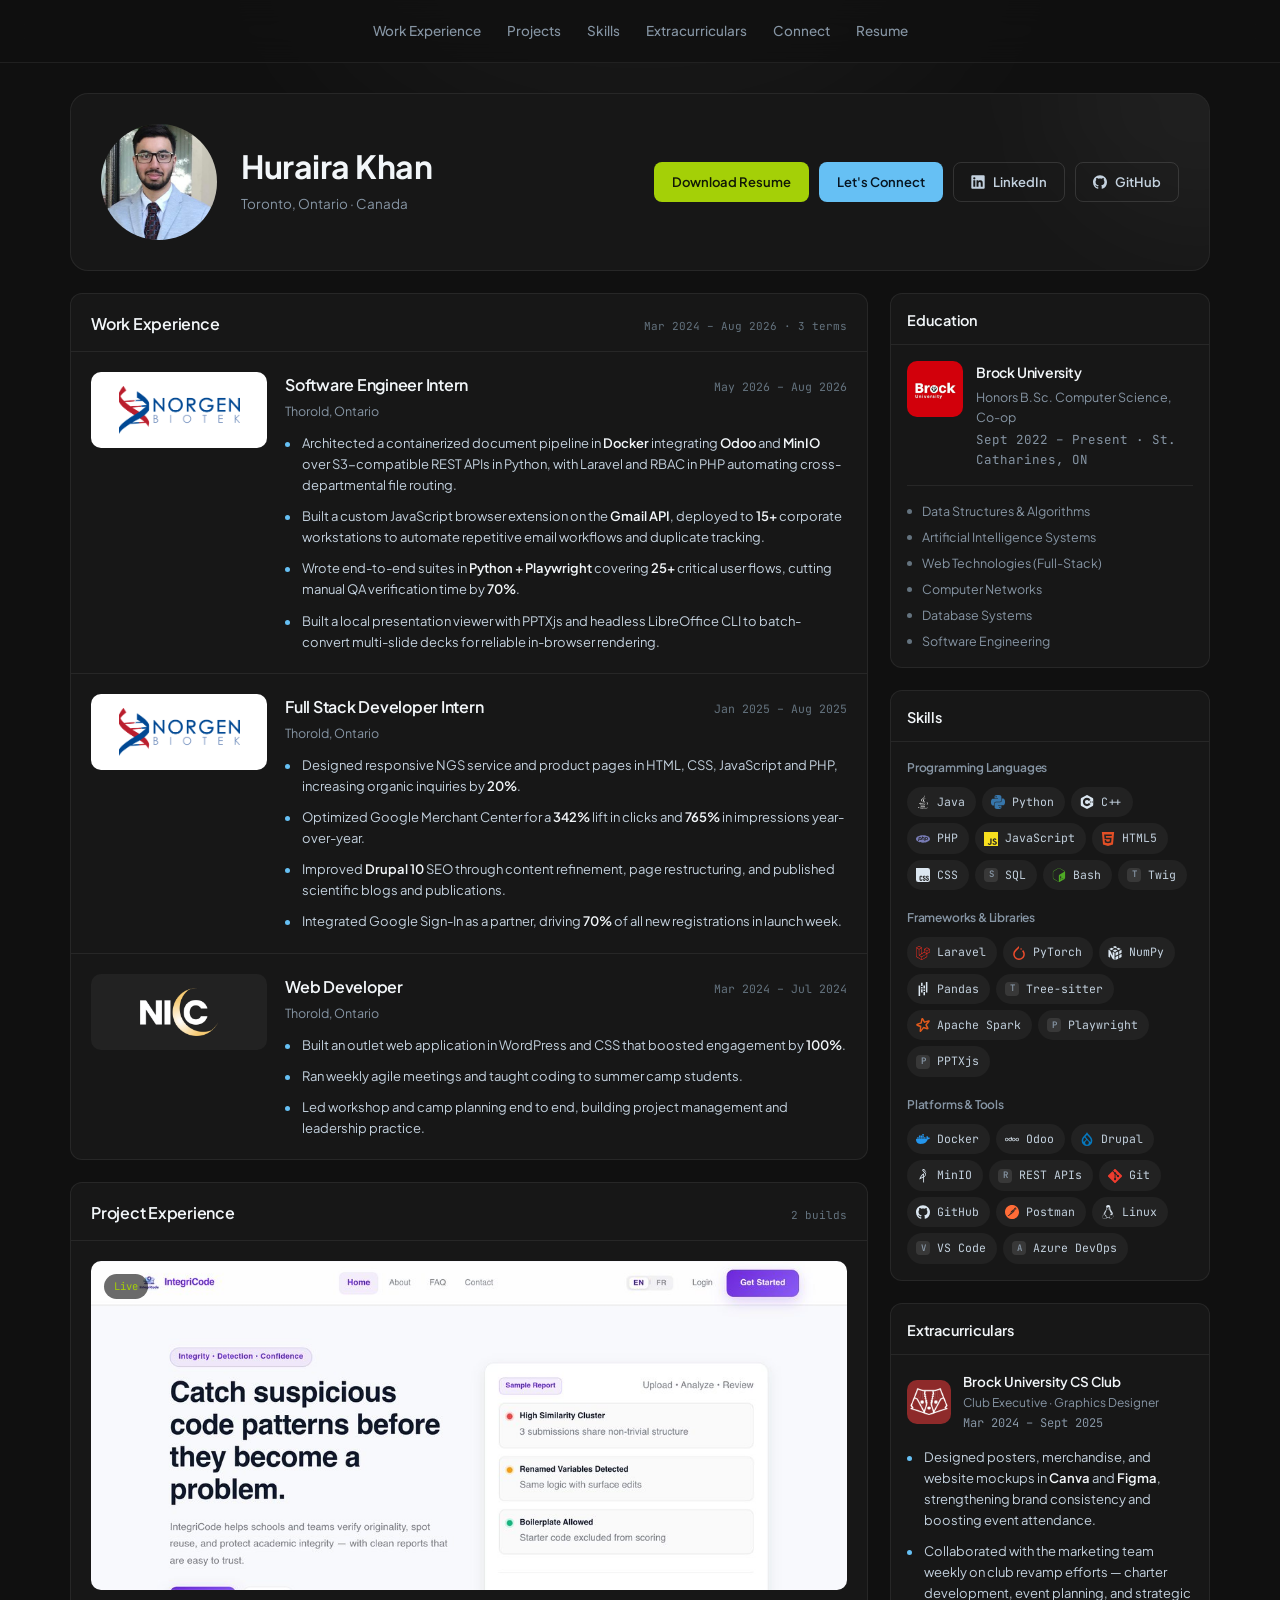
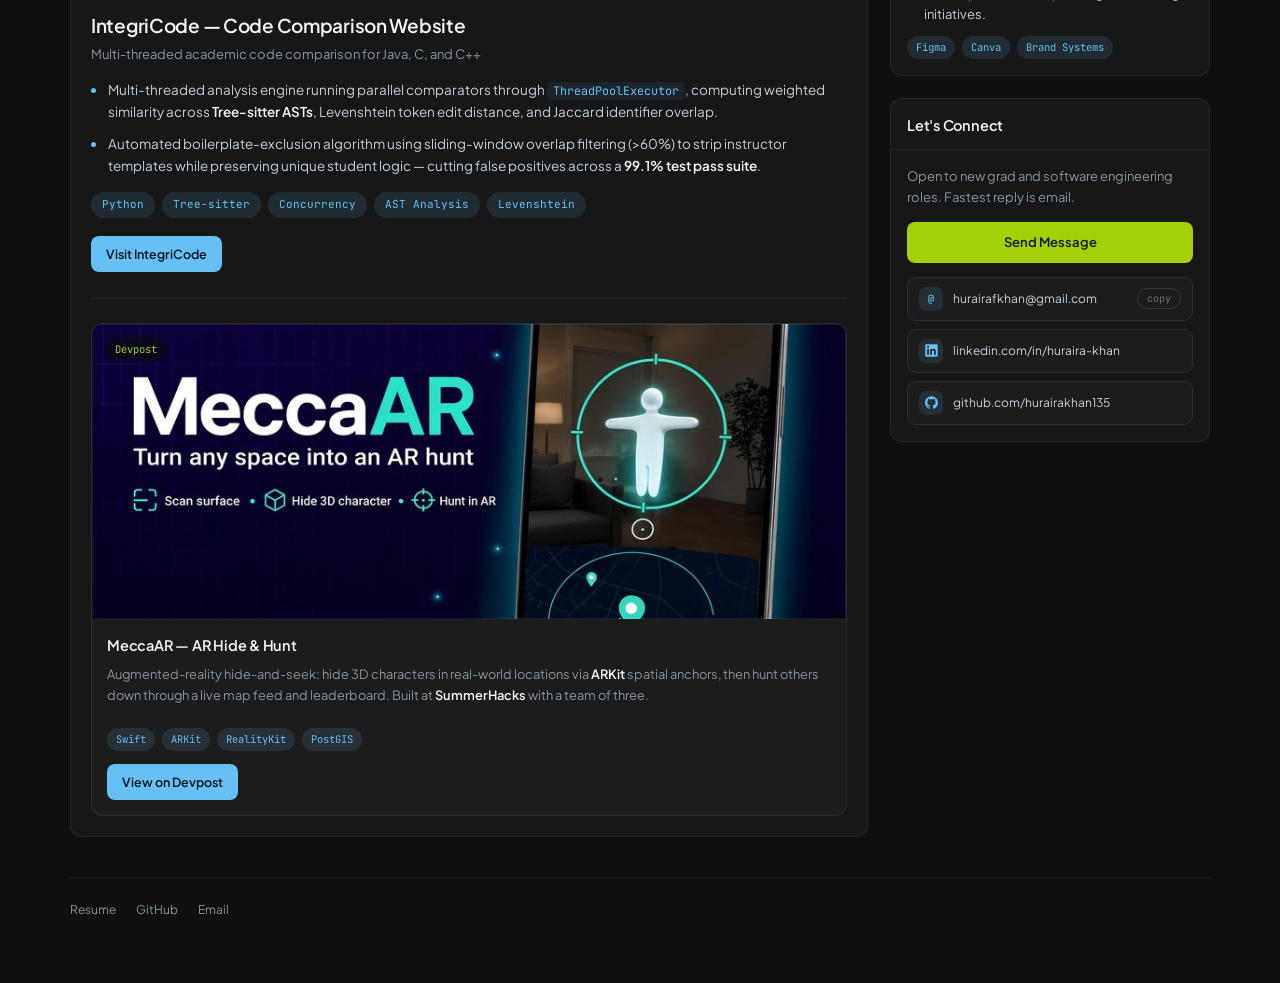
==== commit 4129bb00: "Update job titles to include 'Intern'" ====
--- a/index.html
+++ b/index.html
@@ -80,7 +80,7 @@
             </div>
             <div class="game-info">
               <div class="game-top">
-                <h3>Software Engineer</h3>
+                <h3>Software Engineer Intern</h3>
                 <span class="hours">May 2026 &ndash; Aug 2026</span>
               </div>
               <p class="game-meta">Thorold, Ontario</p>
@@ -104,7 +104,7 @@
             </div>
             <div class="game-info">
               <div class="game-top">
-                <h3>Full Stack Developer</h3>
+                <h3>Full Stack Developer Intern</h3>
                 <span class="hours">Jan 2025 &ndash; Aug 2025</span>
               </div>
               <p class="game-meta">Thorold, Ontario</p>
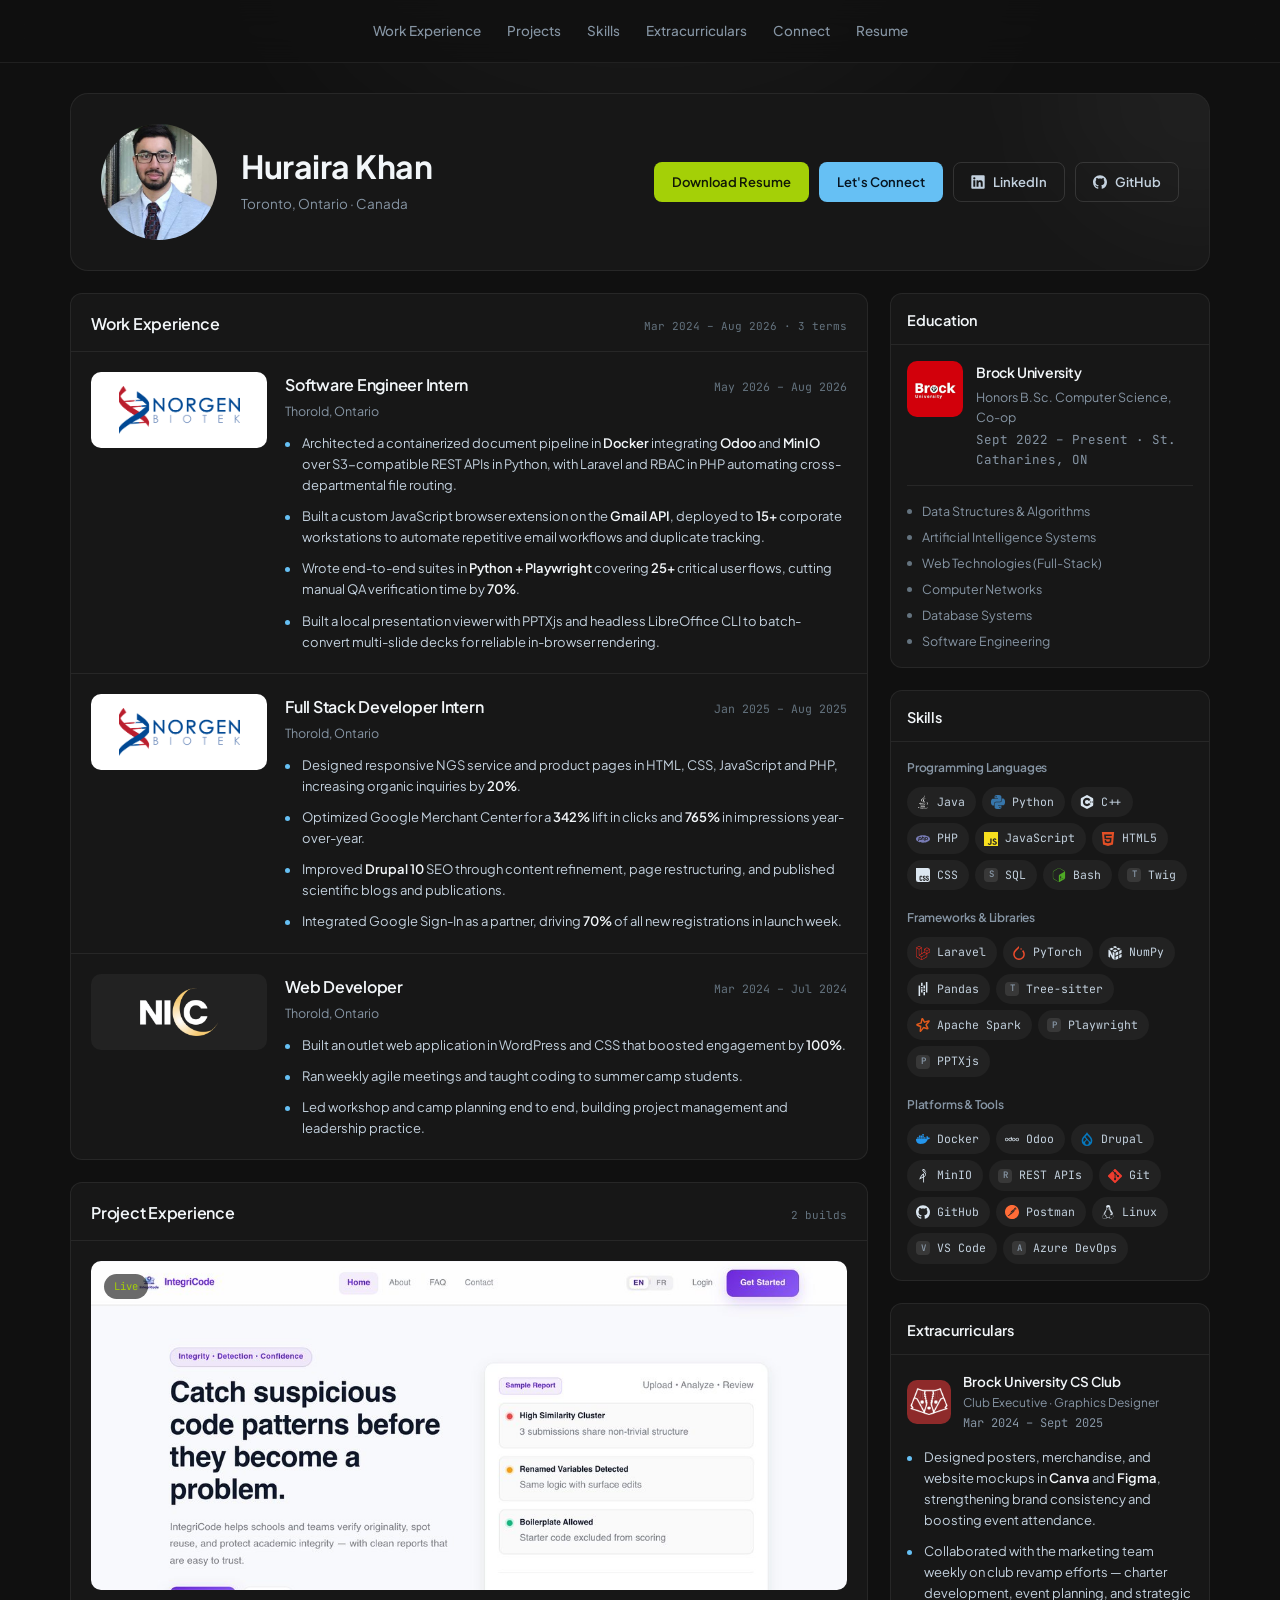
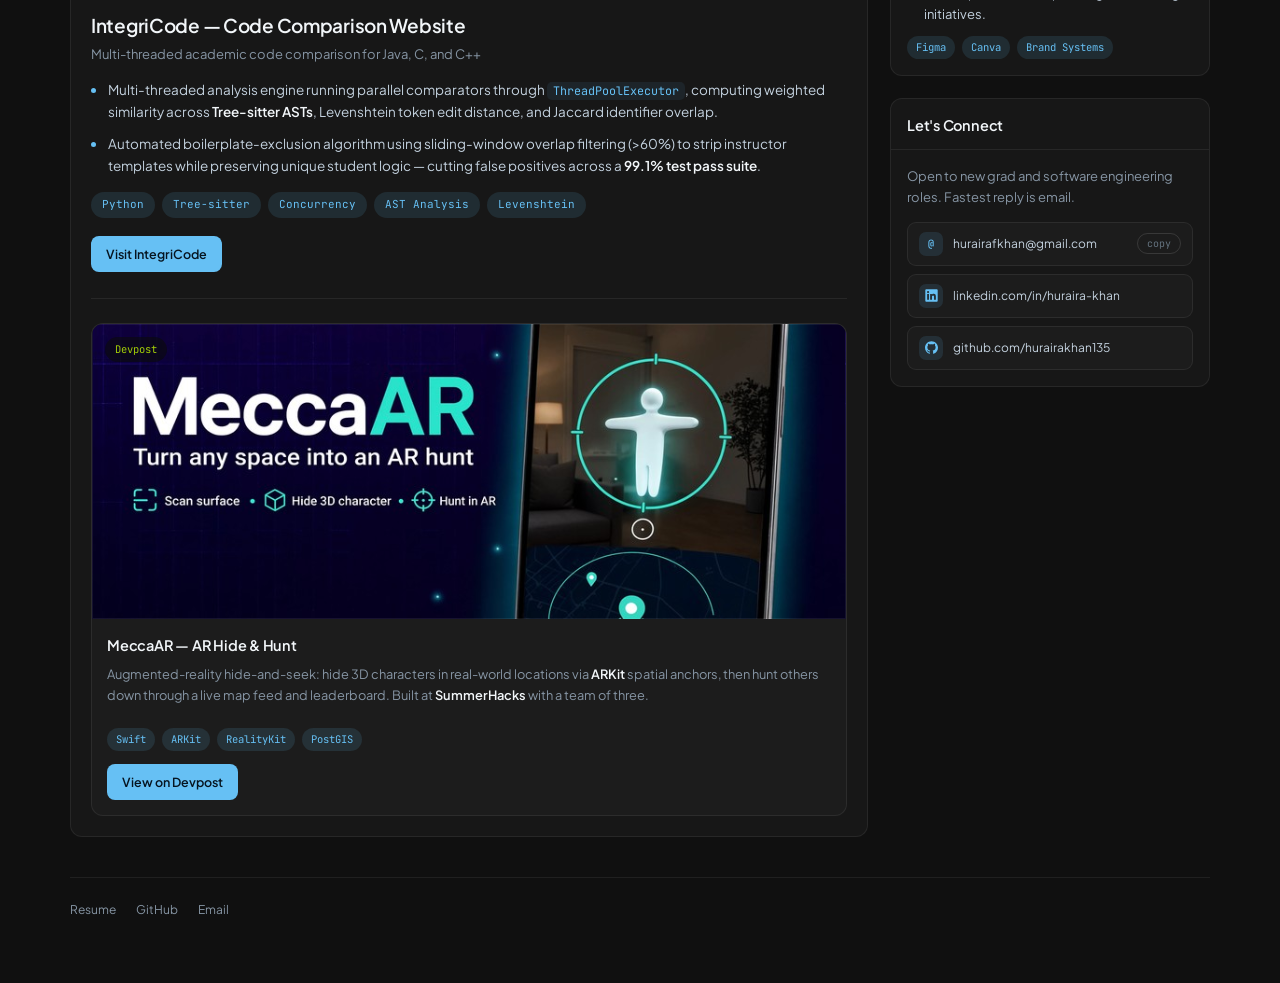
==== commit 6b0b2b2b: "Remove 'Send Message' button from connect section Removed the 'Send Message' button from the connect" ====
--- a/index.html
+++ b/index.html
@@ -25,7 +25,7 @@
       <a href="#skills">Skills</a>
       <a href="#extracurriculars">Extracurriculars</a>
       <a href="#connect">Connect</a>
-      <a href="Resume_Huraira-13.pdf" target="_blank" rel="noopener">Resume</a>
+      <a href="Resume_Huraira.pdf" target="_blank" rel="noopener">Resume</a>
     </nav>
   </div>
 </header>
@@ -47,7 +47,7 @@
 
     <div class="ph-right">
       <div class="ph-actions">
-        <a class="btn btn-green" href="Resume_Huraira-13.pdf" target="_blank" rel="noopener">Download Resume</a>
+        <a class="btn btn-green" href="Resume_Huraira.pdf" target="_blank" rel="noopener">Download Resume</a>
         <a class="btn btn-blue" href="#connect">Let's Connect</a>
         <a class="btn btn-ghost" href="https://linkedin.com/in/huraira-khan" target="_blank" rel="noopener">
           <svg viewBox="0 0 128 128" aria-hidden="true"><path d="M116 3H12a8.91 8.91 0 00-9 8.8v104.42a8.91 8.91 0 009 8.78h104a8.93 8.93 0 009-8.81V11.77A8.93 8.93 0 00116 3zM39.17 107H21.06V48.73h18.11zm-9-66.21a10.5 10.5 0 1110.49-10.5 10.5 10.5 0 01-10.54 10.48zM107 107H88.89V78.65c0-6.75-.12-15.44-9.41-15.44s-10.87 7.36-10.87 15V107H50.53V48.73h17.36v8h.24c2.42-4.58 8.32-9.41 17.13-9.41C103.6 47.28 107 59.35 107 75z"/></svg>
@@ -307,7 +307,6 @@
         <div class="panel-head"><h2>Let's Connect</h2></div>
         <div class="panel-body">
           <p class="side-copy">Open to new grad and software engineering roles. Fastest reply is email.</p>
-          <a class="btn btn-green full" href="mailto:hurairafkhan@gmail.com">Send Message</a>
           <div class="link-list">
             <div class="link-row">
               <span class="lr-ico">@</span>
@@ -331,7 +330,7 @@
 
   <footer class="footer">
     <div class="footer-r">
-      <a href="Resume_Huraira-13.pdf" target="_blank" rel="noopener">Resume</a>
+      <a href="Resume_Huraira.pdf" target="_blank" rel="noopener">Resume</a>
       <a href="https://github.com/hurairakhan135" target="_blank" rel="noopener">GitHub</a>
       <a href="mailto:hurairafkhan@gmail.com">Email</a>
     </div>
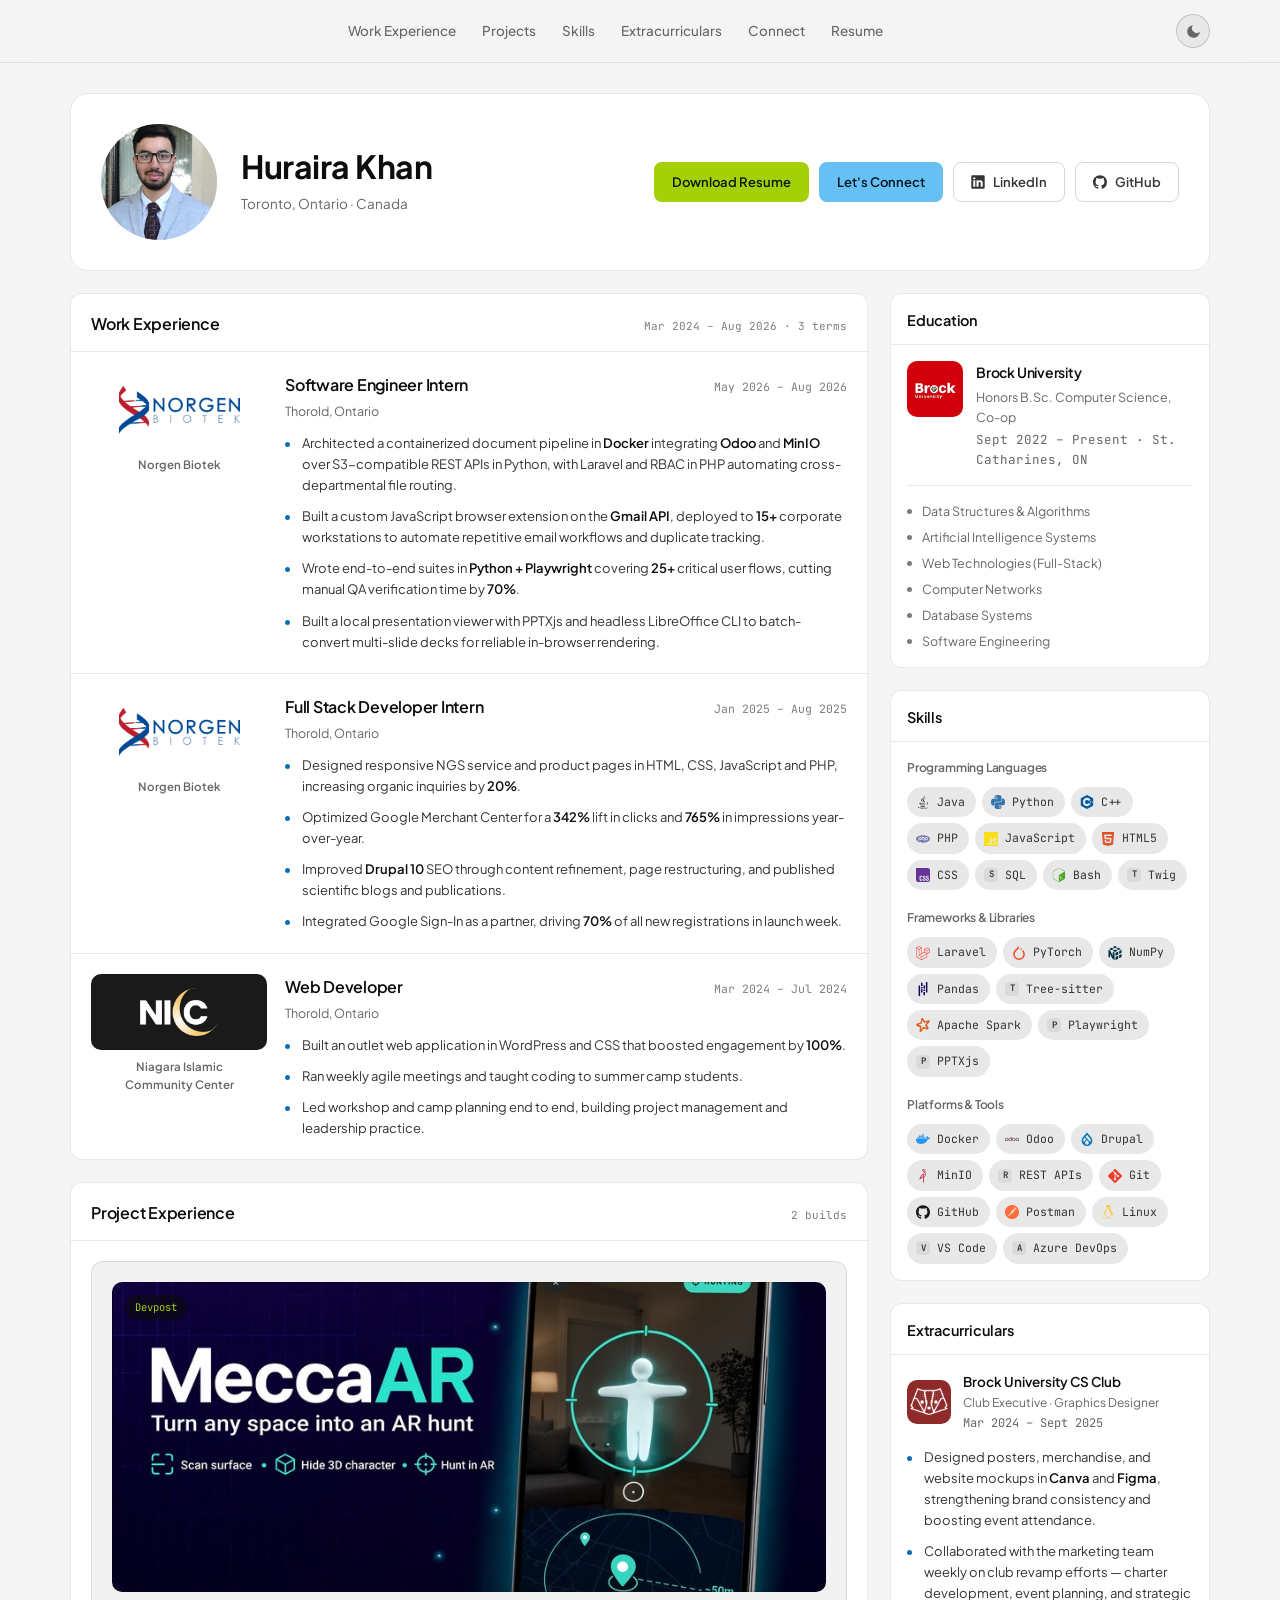
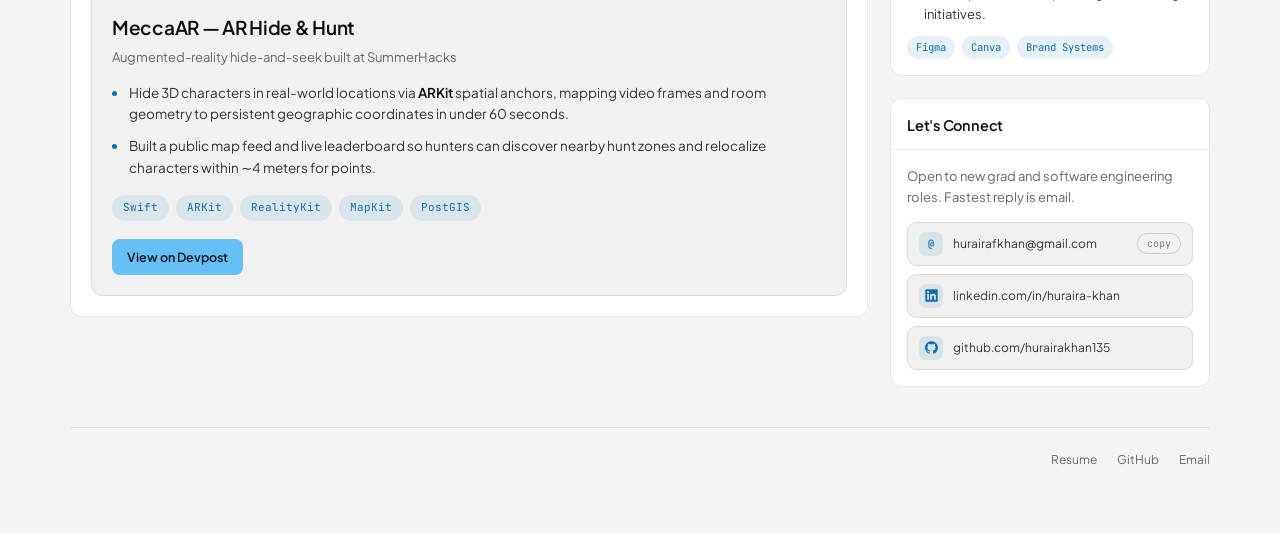
==== commit 39309983: "Add files via upload" ====
--- a/index.html
+++ b/index.html
@@ -10,7 +10,17 @@
 <link href="https://fonts.googleapis.com/css2?family=Plus+Jakarta+Sans:wght@400;500;600;700&family=JetBrains+Mono:wght@400;500;600&display=swap" rel="stylesheet">
 <link rel="stylesheet" href="styles.css">
 <link rel="icon" href="assets/favicon.svg" type="image/svg+xml">
-<script>document.documentElement.className += ' js';</script>
+<script>
+(function () {
+  var root = document.documentElement;
+  try {
+    var stored = localStorage.getItem('theme');
+    var theme = stored || ((window.matchMedia && matchMedia('(prefers-color-scheme: light)').matches) ? 'light' : 'dark');
+    root.setAttribute('data-theme', theme);
+  } catch (e) {}
+  root.className += ' js';
+})();
+</script>
 </head>
 <body>
 
@@ -27,6 +37,15 @@
       <a href="#connect">Connect</a>
       <a href="Resume_Huraira.pdf" target="_blank" rel="noopener">Resume</a>
     </nav>
+    <button class="theme-toggle" id="themeToggle" type="button" aria-label="Switch to light theme">
+      <svg class="icon-sun" viewBox="0 0 24 24" fill="none" stroke="currentColor" stroke-width="2" stroke-linecap="round" stroke-linejoin="round" aria-hidden="true">
+        <circle cx="12" cy="12" r="4"></circle>
+        <path d="M12 2v2M12 20v2M4.93 4.93l1.41 1.41M17.66 17.66l1.41 1.41M2 12h2M20 12h2M6.34 17.66l-1.41 1.41M19.07 4.93l-1.41 1.41"></path>
+      </svg>
+      <svg class="icon-moon" viewBox="0 0 24 24" fill="currentColor" aria-hidden="true">
+        <path d="M21 12.79A9 9 0 1 1 11.21 3 7 7 0 0 0 21 12.79Z"></path>
+      </svg>
+    </button>
   </div>
 </header>
 
@@ -74,16 +93,19 @@
         </div>
         <div class="panel-body no-pad">
 
-          <article class="game-row">
-            <div class="capsule capsule-logo logo-light" role="img" aria-label="Norgen Biotek logo">
-              <img src="assets/norgen-logo.png" alt="Norgen Biotek" width="140" height="56" loading="lazy">
-            </div>
-            <div class="game-info">
-              <div class="game-top">
+          <article class="job-row">
+            <div class="job-media">
+              <div class="media media-logo logo-light" role="img" aria-label="Norgen Biotek logo">
+                <img src="assets/norgen-logo.png" alt="Norgen Biotek" width="140" height="56" loading="lazy">
+              </div>
+              <span class="job-media-name">Norgen Biotek</span>
+            </div>
+            <div class="job-info">
+              <div class="job-header">
                 <h3>Software Engineer Intern</h3>
-                <span class="hours">May 2026 &ndash; Aug 2026</span>
-              </div>
-              <p class="game-meta">Thorold, Ontario</p>
+                <span class="job-dates">May 2026 &ndash; Aug 2026</span>
+              </div>
+              <p class="job-location">Thorold, Ontario</p>
               <ul class="bullets tight">
                 <li>Architected a containerized document pipeline in <b>Docker</b> integrating <b>Odoo</b> and
                     <b>MinIO</b> over S3-compatible REST APIs in Python, with Laravel and RBAC in PHP automating
@@ -98,16 +120,19 @@
             </div>
           </article>
 
-          <article class="game-row">
-            <div class="capsule capsule-logo logo-light" role="img" aria-label="Norgen Biotek logo">
-              <img src="assets/norgen-logo.png" alt="Norgen Biotek" width="140" height="56" loading="lazy">
-            </div>
-            <div class="game-info">
-              <div class="game-top">
+          <article class="job-row">
+            <div class="job-media">
+              <div class="media media-logo logo-light" role="img" aria-label="Norgen Biotek logo">
+                <img src="assets/norgen-logo.png" alt="Norgen Biotek" width="140" height="56" loading="lazy">
+              </div>
+              <span class="job-media-name">Norgen Biotek</span>
+            </div>
+            <div class="job-info">
+              <div class="job-header">
                 <h3>Full Stack Developer Intern</h3>
-                <span class="hours">Jan 2025 &ndash; Aug 2025</span>
-              </div>
-              <p class="game-meta">Thorold, Ontario</p>
+                <span class="job-dates">Jan 2025 &ndash; Aug 2025</span>
+              </div>
+              <p class="job-location">Thorold, Ontario</p>
               <ul class="bullets tight">
                 <li>Designed responsive NGS service and product pages in HTML, CSS, JavaScript and PHP,
                     increasing organic inquiries by <b>20%</b>.</li>
@@ -121,16 +146,19 @@
             </div>
           </article>
 
-          <article class="game-row">
-            <div class="capsule capsule-logo" role="img" aria-label="Niagara Islamic Community Center logo">
-              <img src="assets/nicc-logo.png" alt="Niagara Islamic Community Center" width="120" height="74" loading="lazy">
-            </div>
-            <div class="game-info">
-              <div class="game-top">
+          <article class="job-row">
+            <div class="job-media">
+              <div class="media media-logo logo-dark" role="img" aria-label="Niagara Islamic Community Center logo">
+                <img src="assets/nicc-logo.png" alt="Niagara Islamic Community Center" width="120" height="74" loading="lazy">
+              </div>
+              <span class="job-media-name">Niagara Islamic<br>Community Center</span>
+            </div>
+            <div class="job-info">
+              <div class="job-header">
                 <h3>Web Developer</h3>
-                <span class="hours">Mar 2024 &ndash; Jul 2024</span>
-              </div>
-              <p class="game-meta">Thorold, Ontario</p>
+                <span class="job-dates">Mar 2024 &ndash; Jul 2024</span>
+              </div>
+              <p class="job-location">Thorold, Ontario</p>
               <ul class="bullets tight">
                 <li>Built an outlet web application in WordPress and CSS that boosted engagement by <b>100%</b>.</li>
                 <li>Ran weekly agile meetings and taught coding to summer camp students.</li>
@@ -143,61 +171,39 @@
       </section>
 
       <!-- Project Experience -->
-      <section id="projects" class="panel featured">
+      <section id="projects" class="panel">
         <div class="panel-head">
           <h2>Project Experience</h2>
           <span class="panel-meta">2 builds</span>
         </div>
         <div class="panel-body">
-          <article class="feature-card">
-            <a class="capsule capsule-lg cap-integricode-shot" href="https://integricode.vercel.app/" target="_blank" rel="noopener" aria-label="Open IntegriCode">
-              <span class="capsule-tag">Live</span>
-              <span class="capsule-open"><svg viewBox="0 0 24 24" aria-hidden="true"><path d="M14 3h7v7h-2V6.41l-9.29 9.3-1.42-1.42 9.3-9.29H14V3zM5 5h6v2H5v12h12v-6h2v6a2 2 0 0 1-2 2H5a2 2 0 0 1-2-2V7a2 2 0 0 1 2-2z"/></svg></span>
-            </a>
-
-            <div class="feature-info">
-              <h3>IntegriCode &mdash; Code Comparison Website</h3>
-              <p class="feature-sub">Multi-threaded academic code comparison for Java, C, and C++</p>
-
-              <ul class="bullets">
-                <li>Multi-threaded analysis engine running parallel comparators through <code>ThreadPoolExecutor</code>,
-                    computing weighted similarity across <b>Tree-sitter ASTs</b>, Levenshtein token edit distance,
-                    and Jaccard identifier overlap.</li>
-                <li>Automated boilerplate-exclusion algorithm using sliding-window overlap filtering (&gt;60%) to strip
-                    instructor templates while preserving unique student logic &mdash; cutting false positives across a
-                    <b>99.1% test pass suite</b>.</li>
-              </ul>
-
-              <div class="tag-row">
-                <span class="tag">Python</span>
-                <span class="tag">Tree-sitter</span>
-                <span class="tag">Concurrency</span>
-                <span class="tag">AST Analysis</span>
-                <span class="tag">Levenshtein</span>
-              </div>
-
-              <div class="feature-links">
-                <a class="btn btn-blue sm" href="https://integricode.vercel.app/" target="_blank" rel="noopener">Visit IntegriCode</a>
-              </div>
-            </div>
-          </article>
-
-          <div class="workshop-grid">
-
-            <article class="ws-card">
-              <a class="capsule cap-meccaar" href="https://devpost.com/software/duck-power-lndr9z" target="_blank" rel="noopener" aria-label="Open MeccaAR on Devpost">
-                <span class="capsule-tag">Devpost</span>
-                <span class="capsule-open"><svg viewBox="0 0 24 24" aria-hidden="true"><path d="M14 3h7v7h-2V6.41l-9.29 9.3-1.42-1.42 9.3-9.29H14V3zM5 5h6v2H5v12h12v-6h2v6a2 2 0 0 1-2 2H5a2 2 0 0 1-2-2V7a2 2 0 0 1 2-2z"/></svg></span>
+          <div class="project-list">
+
+            <article class="project-card">
+              <a class="media media-lg media-meccaar" href="https://devpost.com/software/duck-power-lndr9z" target="_blank" rel="noopener" aria-label="Open MeccaAR on Devpost">
+                <span class="media-tag">Devpost</span>
+                <span class="media-open"><svg viewBox="0 0 24 24" aria-hidden="true"><path d="M14 3h7v7h-2V6.41l-9.29 9.3-1.42-1.42 9.3-9.29H14V3zM5 5h6v2H5v12h12v-6h2v6a2 2 0 0 1-2 2H5a2 2 0 0 1-2-2V7a2 2 0 0 1 2-2z"/></svg></span>
               </a>
-              <div class="ws-info">
-                <h4>MeccaAR &mdash; AR Hide &amp; Hunt</h4>
-                <p>Augmented-reality hide-and-seek: hide 3D characters in real-world locations via <b>ARKit</b>
-                   spatial anchors, then hunt others down through a live map feed and leaderboard. Built at
-                   <b>SummerHacks</b> with a team of three.</p>
-                <div class="tag-row sm">
-                  <span class="tag">Swift</span><span class="tag">ARKit</span><span class="tag">RealityKit</span><span class="tag">PostGIS</span>
+              <div class="project-info">
+                <h3>MeccaAR &mdash; AR Hide &amp; Hunt</h3>
+                <p class="project-sub">Augmented-reality hide-and-seek built at SummerHacks</p>
+
+                <ul class="bullets">
+                  <li>Hide 3D characters in real-world locations via <b>ARKit</b> spatial anchors, mapping video
+                      frames and room geometry to persistent geographic coordinates in under 60 seconds.</li>
+                  <li>Built a public map feed and live leaderboard so hunters can discover nearby hunt zones and
+                      relocalize characters within &sim;4 meters for points.</li>
+                </ul>
+
+                <div class="tag-row">
+                  <span class="tag">Swift</span>
+                  <span class="tag">ARKit</span>
+                  <span class="tag">RealityKit</span>
+                  <span class="tag">MapKit</span>
+                  <span class="tag">PostGIS</span>
                 </div>
-                <div class="ws-cta">
+
+                <div class="project-cta">
                   <a class="btn btn-blue sm" href="https://devpost.com/software/duck-power-lndr9z" target="_blank" rel="noopener">View on Devpost</a>
                 </div>
               </div>
@@ -239,41 +245,41 @@
         <div class="panel-body">
           <h5 class="skill-cat">Programming Languages</h5>
           <div class="skill-grid">
-            <span class="skill"><svg class="si" viewBox="0 0 128 128" aria-hidden="true" style="color:#ffffff"><path fill="currentColor" d="M47.617 98.12s-4.767 2.774 3.397 3.71c9.892 1.13 14.947.968 25.845-1.092 0 0 2.871 1.795 6.873 3.351-24.439 10.47-55.308-.607-36.115-5.969zm-2.988-13.665s-5.348 3.959 2.823 4.805c10.567 1.091 18.91 1.18 33.354-1.6 0 0 1.993 2.025 5.132 3.131-29.542 8.64-62.446.68-41.309-6.336z"/><path fill="currentColor" d="M69.802 61.271c6.025 6.935-1.58 13.17-1.58 13.17s15.289-7.891 8.269-17.777c-6.559-9.215-11.587-13.792 15.635-29.58 0 .001-42.731 10.67-22.324 34.187z"/><path fill="currentColor" d="M102.123 108.229s3.529 2.91-3.888 5.159c-14.102 4.272-58.706 5.56-71.094.171-4.451-1.938 3.899-4.625 6.526-5.192 2.739-.593 4.303-.485 4.303-.485-4.953-3.487-32.013 6.85-13.743 9.815 49.821 8.076 90.817-3.637 77.896-9.468zM49.912 70.294s-22.686 5.389-8.033 7.348c6.188.828 18.518.638 30.011-.326 9.39-.789 18.813-2.474 18.813-2.474s-3.308 1.419-5.704 3.053c-23.042 6.061-67.544 3.238-54.731-2.958 10.832-5.239 19.644-4.643 19.644-4.643zm40.697 22.747c23.421-12.167 12.591-23.86 5.032-22.285-1.848.385-2.677.72-2.677.72s.688-1.079 2-1.543c14.953-5.255 26.451 15.503-4.823 23.725 0-.002.359-.327.468-.617z"/><path fill="currentColor" d="M76.491 1.587S89.459 14.563 64.188 34.51c-20.266 16.006-4.621 25.13-.007 35.559-11.831-10.673-20.509-20.07-14.688-28.815C58.041 28.42 81.722 22.195 76.491 1.587z"/><path fill="currentColor" d="M52.214 126.021c22.476 1.437 57-.8 57.817-11.436 0 0-1.571 4.032-18.577 7.231-19.186 3.612-42.854 3.191-56.887.874 0 .001 2.875 2.381 17.647 3.331z"/></svg>Java</span>
-            <span class="skill"><svg class="si" viewBox="0 0 24 24" aria-hidden="true" style="color:#3776AB"><path d="M14.25.18l.9.2.73.26.59.3.45.32.34.34.25.34.16.33.1.3.04.26.02.2-.01.13V8.5l-.05.63-.13.55-.21.46-.26.38-.3.31-.33.25-.35.19-.35.14-.33.1-.3.07-.26.04-.21.02H8.77l-.69.05-.59.14-.5.22-.41.27-.33.32-.27.35-.2.36-.15.37-.1.35-.07.32-.04.27-.02.21v3.06H3.17l-.21-.03-.28-.07-.32-.12-.35-.18-.36-.26-.36-.36-.35-.46-.32-.59-.28-.73-.21-.88-.14-1.05-.05-1.23.06-1.22.16-1.04.24-.87.32-.71.36-.57.4-.44.42-.33.42-.24.4-.16.36-.1.32-.05.24-.01h.16l.06.01h8.16v-.83H6.18l-.01-2.75-.02-.37.05-.34.11-.31.17-.28.25-.26.31-.23.38-.2.44-.18.51-.15.58-.12.64-.1.71-.06.77-.04.84-.02 1.27.05zm-6.3 1.98l-.23.33-.08.41.08.41.23.34.33.22.41.09.41-.09.33-.22.23-.34.08-.41-.08-.41-.23-.33-.33-.22-.41-.09-.41.09zm13.09 3.95l.28.06.32.12.35.18.36.27.36.35.35.47.32.59.28.73.21.88.14 1.04.05 1.23-.06 1.23-.16 1.04-.24.86-.32.71-.36.57-.4.45-.42.33-.42.24-.4.16-.36.09-.32.05-.24.02-.16-.01h-8.22v.82h5.84l.01 2.76.02.36-.05.34-.11.31-.17.29-.25.25-.31.24-.38.2-.44.17-.51.15-.58.13-.64.09-.71.07-.77.04-.84.01-1.27-.04-1.07-.14-.9-.2-.73-.25-.59-.3-.45-.33-.34-.34-.25-.34-.16-.33-.1-.3-.04-.25-.02-.2.01-.13v-5.34l.05-.64.13-.54.21-.46.26-.38.3-.32.33-.24.35-.2.35-.14.33-.1.3-.06.26-.04.21-.02.13-.01h5.84l.69-.05.59-.14.5-.21.41-.28.33-.32.27-.35.2-.36.15-.36.1-.35.07-.32.04-.28.02-.21V6.07h2.09l.14.01zm-6.47 14.25l-.23.33-.08.41.08.41.23.33.33.23.41.08.41-.08.33-.23.23-.33.08-.41-.08-.41-.23-.33-.33-.23-.41-.08-.41.08z"/></svg>Python</span>
-            <span class="skill"><svg class="si" viewBox="0 0 24 24" aria-hidden="true" style="color:#dbe6f0"><path d="M22.394 6c-.167-.29-.398-.543-.652-.69L12.926.22c-.509-.294-1.34-.294-1.848 0L2.26 5.31c-.508.293-.923 1.013-.923 1.6v10.18c0 .294.104.62.271.91.167.29.398.543.652.69l8.816 5.09c.508.293 1.34.293 1.848 0l8.816-5.09c.254-.147.485-.4.652-.69.167-.29.27-.616.27-.91V6.91c.003-.294-.1-.62-.268-.91zM12 19.11c-3.92 0-7.109-3.19-7.109-7.11 0-3.92 3.19-7.11 7.11-7.11a7.133 7.133 0 016.156 3.553l-3.076 1.78a3.567 3.567 0 00-3.08-1.78A3.56 3.56 0 008.444 12 3.56 3.56 0 0012 15.555a3.57 3.57 0 003.08-1.778l3.078 1.78A7.135 7.135 0 0112 19.11zm7.11-6.715h-.79v.79h-.79v-.79h-.79v-.79h.79v-.79h.79v.79h.79zm2.962 0h-.79v.79h-.79v-.79h-.79v-.79h.79v-.79h.79v.79h.79z"/></svg>C++</span>
-            <span class="skill"><svg class="si" viewBox="0 0 24 24" aria-hidden="true" style="color:#777BB4"><path d="M7.01 10.207h-.944l-.515 2.648h.838c.556 0 .97-.105 1.242-.314.272-.21.455-.559.55-1.049.092-.47.05-.802-.124-.995-.175-.193-.523-.29-1.047-.29zM12 5.688C5.373 5.688 0 8.514 0 12s5.373 6.313 12 6.313S24 15.486 24 12c0-3.486-5.373-6.312-12-6.312zm-3.26 7.451c-.261.25-.575.438-.917.551-.336.108-.765.164-1.285.164H5.357l-.327 1.681H3.652l1.23-6.326h2.65c.797 0 1.378.209 1.744.628.366.418.476 1.002.33 1.752a2.836 2.836 0 0 1-.305.847c-.143.255-.33.49-.561.703zm4.024.715l.543-2.799c.063-.318.039-.536-.068-.651-.107-.116-.336-.174-.687-.174H11.46l-.704 3.625H9.388l1.23-6.327h1.367l-.327 1.682h1.218c.767 0 1.295.134 1.586.401s.378.7.263 1.299l-.572 2.944h-1.389zm7.597-2.265a2.782 2.782 0 0 1-.305.847c-.143.255-.33.49-.561.703a2.44 2.44 0 0 1-.917.551c-.336.108-.765.164-1.286.164h-1.18l-.327 1.682h-1.378l1.23-6.326h2.649c.797 0 1.378.209 1.744.628.366.417.477 1.001.331 1.751zM17.766 10.207h-.943l-.516 2.648h.838c.557 0 .971-.105 1.242-.314.272-.21.455-.559.551-1.049.092-.47.049-.802-.125-.995s-.524-.29-1.047-.29z"/></svg>PHP</span>
-            <span class="skill"><svg class="si" viewBox="0 0 24 24" aria-hidden="true" style="color:#F7DF1E"><path d="M0 0h24v24H0V0zm22.034 18.276c-.175-1.095-.888-2.015-3.003-2.873-.736-.345-1.554-.585-1.797-1.14-.091-.33-.105-.51-.046-.705.15-.646.915-.84 1.515-.66.39.12.75.42.976.9 1.034-.676 1.034-.676 1.755-1.125-.27-.42-.404-.601-.586-.78-.63-.705-1.469-1.065-2.834-1.034l-.705.089c-.676.165-1.32.525-1.71 1.005-1.14 1.291-.811 3.541.569 4.471 1.365 1.02 3.361 1.244 3.616 2.205.24 1.17-.87 1.545-1.966 1.41-.811-.18-1.26-.586-1.755-1.336l-1.83 1.051c.21.48.45.689.81 1.109 1.74 1.756 6.09 1.666 6.871-1.004.029-.09.24-.705.074-1.65l.046.067zm-8.983-7.245h-2.248c0 1.938-.009 3.864-.009 5.805 0 1.232.063 2.363-.138 2.711-.33.689-1.18.601-1.566.48-.396-.196-.597-.466-.83-.855-.063-.105-.11-.196-.127-.196l-1.825 1.125c.305.63.75 1.172 1.324 1.517.855.51 2.004.675 3.207.405.783-.226 1.458-.691 1.811-1.411.51-.93.402-2.07.397-3.346.012-2.054 0-4.109 0-6.179l.004-.056z"/></svg>JavaScript</span>
-            <span class="skill"><svg class="si" viewBox="0 0 24 24" aria-hidden="true" style="color:#E34F26"><path d="M1.5 0h21l-1.91 21.563L11.977 24l-8.564-2.438L1.5 0zm7.031 9.75l-.232-2.718 10.059.003.23-2.622L5.412 4.41l.698 8.01h9.126l-.326 3.426-2.91.804-2.955-.81-.188-2.11H6.248l.33 4.171L12 19.351l5.379-1.443.744-8.157H8.531z"/></svg>HTML5</span>
-            <span class="skill"><svg class="si" viewBox="0 0 24 24" aria-hidden="true" style="color:#dbe6f0"><path d="M0 0v20.16A3.84 3.84 0 0 0 3.84 24h16.32A3.84 3.84 0 0 0 24 20.16V3.84A3.84 3.84 0 0 0 20.16 0Zm14.256 13.08c1.56 0 2.28 1.08 2.304 2.64h-1.608c.024-.288-.048-.6-.144-.84-.096-.192-.288-.264-.552-.264-.456 0-.696.264-.696.84-.024.576.288.888.768 1.08.72.288 1.608.744 1.92 1.296q.432.648.432 1.656c0 1.608-.912 2.592-2.496 2.592-1.656 0-2.4-1.032-2.424-2.688h1.68c0 .792.264 1.176.792 1.176.264 0 .456-.072.552-.24.192-.312.24-1.176-.048-1.512-.312-.408-.912-.6-1.32-.816q-.828-.396-1.224-.936c-.24-.36-.36-.888-.36-1.536 0-1.44.936-2.472 2.424-2.448m5.4 0c1.584 0 2.304 1.08 2.328 2.64h-1.608c0-.288-.048-.6-.168-.84-.096-.192-.264-.264-.528-.264-.48 0-.72.264-.72.84s.288.888.792 1.08c.696.288 1.608.744 1.92 1.296.264.432.408.984.408 1.656.024 1.608-.888 2.592-2.472 2.592-1.68 0-2.424-1.056-2.448-2.688h1.68c0 .744.264 1.176.792 1.176.264 0 .456-.072.552-.24.216-.312.264-1.176-.048-1.512-.288-.408-.888-.6-1.32-.816-.552-.264-.96-.576-1.2-.936s-.36-.888-.36-1.536c-.024-1.44.912-2.472 2.4-2.448m-11.031.018c.711-.006 1.419.198 1.839.63.432.432.672 1.128.648 1.992H9.336c.024-.456-.096-.792-.432-.96-.312-.144-.768-.048-.888.24-.12.264-.192.576-.168.864v3.504c0 .744.264 1.128.768 1.128a.65.65 0 0 0 .552-.264c.168-.24.192-.552.168-.84h1.776c.096 1.632-.984 2.712-2.568 2.688-1.536 0-2.496-.864-2.472-2.472v-4.032c0-.816.24-1.44.696-1.848.432-.408 1.146-.624 1.857-.63"/></svg>CSS</span>
+            <span class="skill"><svg class="si" viewBox="0 0 128 128" aria-hidden="true" style="--ic:#000000; --ic-dark:#ffffff"><path fill="currentColor" d="M47.617 98.12s-4.767 2.774 3.397 3.71c9.892 1.13 14.947.968 25.845-1.092 0 0 2.871 1.795 6.873 3.351-24.439 10.47-55.308-.607-36.115-5.969zm-2.988-13.665s-5.348 3.959 2.823 4.805c10.567 1.091 18.91 1.18 33.354-1.6 0 0 1.993 2.025 5.132 3.131-29.542 8.64-62.446.68-41.309-6.336z"/><path fill="currentColor" d="M69.802 61.271c6.025 6.935-1.58 13.17-1.58 13.17s15.289-7.891 8.269-17.777c-6.559-9.215-11.587-13.792 15.635-29.58 0 .001-42.731 10.67-22.324 34.187z"/><path fill="currentColor" d="M102.123 108.229s3.529 2.91-3.888 5.159c-14.102 4.272-58.706 5.56-71.094.171-4.451-1.938 3.899-4.625 6.526-5.192 2.739-.593 4.303-.485 4.303-.485-4.953-3.487-32.013 6.85-13.743 9.815 49.821 8.076 90.817-3.637 77.896-9.468zM49.912 70.294s-22.686 5.389-8.033 7.348c6.188.828 18.518.638 30.011-.326 9.39-.789 18.813-2.474 18.813-2.474s-3.308 1.419-5.704 3.053c-23.042 6.061-67.544 3.238-54.731-2.958 10.832-5.239 19.644-4.643 19.644-4.643zm40.697 22.747c23.421-12.167 12.591-23.86 5.032-22.285-1.848.385-2.677.72-2.677.72s.688-1.079 2-1.543c14.953-5.255 26.451 15.503-4.823 23.725 0-.002.359-.327.468-.617z"/><path fill="currentColor" d="M76.491 1.587S89.459 14.563 64.188 34.51c-20.266 16.006-4.621 25.13-.007 35.559-11.831-10.673-20.509-20.07-14.688-28.815C58.041 28.42 81.722 22.195 76.491 1.587z"/><path fill="currentColor" d="M52.214 126.021c22.476 1.437 57-.8 57.817-11.436 0 0-1.571 4.032-18.577 7.231-19.186 3.612-42.854 3.191-56.887.874 0 .001 2.875 2.381 17.647 3.331z"/></svg>Java</span>
+            <span class="skill"><svg class="si" viewBox="0 0 24 24" aria-hidden="true" style="--ic:#3776AB"><path d="M14.25.18l.9.2.73.26.59.3.45.32.34.34.25.34.16.33.1.3.04.26.02.2-.01.13V8.5l-.05.63-.13.55-.21.46-.26.38-.3.31-.33.25-.35.19-.35.14-.33.1-.3.07-.26.04-.21.02H8.77l-.69.05-.59.14-.5.22-.41.27-.33.32-.27.35-.2.36-.15.37-.1.35-.07.32-.04.27-.02.21v3.06H3.17l-.21-.03-.28-.07-.32-.12-.35-.18-.36-.26-.36-.36-.35-.46-.32-.59-.28-.73-.21-.88-.14-1.05-.05-1.23.06-1.22.16-1.04.24-.87.32-.71.36-.57.4-.44.42-.33.42-.24.4-.16.36-.1.32-.05.24-.01h.16l.06.01h8.16v-.83H6.18l-.01-2.75-.02-.37.05-.34.11-.31.17-.28.25-.26.31-.23.38-.2.44-.18.51-.15.58-.12.64-.1.71-.06.77-.04.84-.02 1.27.05zm-6.3 1.98l-.23.33-.08.41.08.41.23.34.33.22.41.09.41-.09.33-.22.23-.34.08-.41-.08-.41-.23-.33-.33-.22-.41-.09-.41.09zm13.09 3.95l.28.06.32.12.35.18.36.27.36.35.35.47.32.59.28.73.21.88.14 1.04.05 1.23-.06 1.23-.16 1.04-.24.86-.32.71-.36.57-.4.45-.42.33-.42.24-.4.16-.36.09-.32.05-.24.02-.16-.01h-8.22v.82h5.84l.01 2.76.02.36-.05.34-.11.31-.17.29-.25.25-.31.24-.38.2-.44.17-.51.15-.58.13-.64.09-.71.07-.77.04-.84.01-1.27-.04-1.07-.14-.9-.2-.73-.25-.59-.3-.45-.33-.34-.34-.25-.34-.16-.33-.1-.3-.04-.25-.02-.2.01-.13v-5.34l.05-.64.13-.54.21-.46.26-.38.3-.32.33-.24.35-.2.35-.14.33-.1.3-.06.26-.04.21-.02.13-.01h5.84l.69-.05.59-.14.5-.21.41-.28.33-.32.27-.35.2-.36.15-.36.1-.35.07-.32.04-.28.02-.21V6.07h2.09l.14.01zm-6.47 14.25l-.23.33-.08.41.08.41.23.33.33.23.41.08.41-.08.33-.23.23-.33.08-.41-.08-.41-.23-.33-.33-.23-.41-.08-.41.08z"/></svg>Python</span>
+            <span class="skill"><svg class="si" viewBox="0 0 24 24" aria-hidden="true" style="--ic:#00599C; --ic-dark:#dbe6f0"><path d="M22.394 6c-.167-.29-.398-.543-.652-.69L12.926.22c-.509-.294-1.34-.294-1.848 0L2.26 5.31c-.508.293-.923 1.013-.923 1.6v10.18c0 .294.104.62.271.91.167.29.398.543.652.69l8.816 5.09c.508.293 1.34.293 1.848 0l8.816-5.09c.254-.147.485-.4.652-.69.167-.29.27-.616.27-.91V6.91c.003-.294-.1-.62-.268-.91zM12 19.11c-3.92 0-7.109-3.19-7.109-7.11 0-3.92 3.19-7.11 7.11-7.11a7.133 7.133 0 016.156 3.553l-3.076 1.78a3.567 3.567 0 00-3.08-1.78A3.56 3.56 0 008.444 12 3.56 3.56 0 0012 15.555a3.57 3.57 0 003.08-1.778l3.078 1.78A7.135 7.135 0 0112 19.11zm7.11-6.715h-.79v.79h-.79v-.79h-.79v-.79h.79v-.79h.79v.79h.79zm2.962 0h-.79v.79h-.79v-.79h-.79v-.79h.79v-.79h.79v.79h.79z"/></svg>C++</span>
+            <span class="skill"><svg class="si" viewBox="0 0 24 24" aria-hidden="true" style="--ic:#777BB4"><path d="M7.01 10.207h-.944l-.515 2.648h.838c.556 0 .97-.105 1.242-.314.272-.21.455-.559.55-1.049.092-.47.05-.802-.124-.995-.175-.193-.523-.29-1.047-.29zM12 5.688C5.373 5.688 0 8.514 0 12s5.373 6.313 12 6.313S24 15.486 24 12c0-3.486-5.373-6.312-12-6.312zm-3.26 7.451c-.261.25-.575.438-.917.551-.336.108-.765.164-1.285.164H5.357l-.327 1.681H3.652l1.23-6.326h2.65c.797 0 1.378.209 1.744.628.366.418.476 1.002.33 1.752a2.836 2.836 0 0 1-.305.847c-.143.255-.33.49-.561.703zm4.024.715l.543-2.799c.063-.318.039-.536-.068-.651-.107-.116-.336-.174-.687-.174H11.46l-.704 3.625H9.388l1.23-6.327h1.367l-.327 1.682h1.218c.767 0 1.295.134 1.586.401s.378.7.263 1.299l-.572 2.944h-1.389zm7.597-2.265a2.782 2.782 0 0 1-.305.847c-.143.255-.33.49-.561.703a2.44 2.44 0 0 1-.917.551c-.336.108-.765.164-1.286.164h-1.18l-.327 1.682h-1.378l1.23-6.326h2.649c.797 0 1.378.209 1.744.628.366.417.477 1.001.331 1.751zM17.766 10.207h-.943l-.516 2.648h.838c.557 0 .971-.105 1.242-.314.272-.21.455-.559.551-1.049.092-.47.049-.802-.125-.995s-.524-.29-1.047-.29z"/></svg>PHP</span>
+            <span class="skill"><svg class="si" viewBox="0 0 24 24" aria-hidden="true" style="--ic:#F7DF1E"><path d="M0 0h24v24H0V0zm22.034 18.276c-.175-1.095-.888-2.015-3.003-2.873-.736-.345-1.554-.585-1.797-1.14-.091-.33-.105-.51-.046-.705.15-.646.915-.84 1.515-.66.39.12.75.42.976.9 1.034-.676 1.034-.676 1.755-1.125-.27-.42-.404-.601-.586-.78-.63-.705-1.469-1.065-2.834-1.034l-.705.089c-.676.165-1.32.525-1.71 1.005-1.14 1.291-.811 3.541.569 4.471 1.365 1.02 3.361 1.244 3.616 2.205.24 1.17-.87 1.545-1.966 1.41-.811-.18-1.26-.586-1.755-1.336l-1.83 1.051c.21.48.45.689.81 1.109 1.74 1.756 6.09 1.666 6.871-1.004.029-.09.24-.705.074-1.65l.046.067zm-8.983-7.245h-2.248c0 1.938-.009 3.864-.009 5.805 0 1.232.063 2.363-.138 2.711-.33.689-1.18.601-1.566.48-.396-.196-.597-.466-.83-.855-.063-.105-.11-.196-.127-.196l-1.825 1.125c.305.63.75 1.172 1.324 1.517.855.51 2.004.675 3.207.405.783-.226 1.458-.691 1.811-1.411.51-.93.402-2.07.397-3.346.012-2.054 0-4.109 0-6.179l.004-.056z"/></svg>JavaScript</span>
+            <span class="skill"><svg class="si" viewBox="0 0 24 24" aria-hidden="true" style="--ic:#E34F26"><path d="M1.5 0h21l-1.91 21.563L11.977 24l-8.564-2.438L1.5 0zm7.031 9.75l-.232-2.718 10.059.003.23-2.622L5.412 4.41l.698 8.01h9.126l-.326 3.426-2.91.804-2.955-.81-.188-2.11H6.248l.33 4.171L12 19.351l5.379-1.443.744-8.157H8.531z"/></svg>HTML5</span>
+            <span class="skill"><svg class="si" viewBox="0 0 24 24" aria-hidden="true" style="--ic:#663399; --ic-dark:#dbe6f0"><path d="M0 0v20.16A3.84 3.84 0 0 0 3.84 24h16.32A3.84 3.84 0 0 0 24 20.16V3.84A3.84 3.84 0 0 0 20.16 0Zm14.256 13.08c1.56 0 2.28 1.08 2.304 2.64h-1.608c.024-.288-.048-.6-.144-.84-.096-.192-.288-.264-.552-.264-.456 0-.696.264-.696.84-.024.576.288.888.768 1.08.72.288 1.608.744 1.92 1.296q.432.648.432 1.656c0 1.608-.912 2.592-2.496 2.592-1.656 0-2.4-1.032-2.424-2.688h1.68c0 .792.264 1.176.792 1.176.264 0 .456-.072.552-.24.192-.312.24-1.176-.048-1.512-.312-.408-.912-.6-1.32-.816q-.828-.396-1.224-.936c-.24-.36-.36-.888-.36-1.536 0-1.44.936-2.472 2.424-2.448m5.4 0c1.584 0 2.304 1.08 2.328 2.64h-1.608c0-.288-.048-.6-.168-.84-.096-.192-.264-.264-.528-.264-.48 0-.72.264-.72.84s.288.888.792 1.08c.696.288 1.608.744 1.92 1.296.264.432.408.984.408 1.656.024 1.608-.888 2.592-2.472 2.592-1.68 0-2.424-1.056-2.448-2.688h1.68c0 .744.264 1.176.792 1.176.264 0 .456-.072.552-.24.216-.312.264-1.176-.048-1.512-.288-.408-.888-.6-1.32-.816-.552-.264-.96-.576-1.2-.936s-.36-.888-.36-1.536c-.024-1.44.912-2.472 2.4-2.448m-11.031.018c.711-.006 1.419.198 1.839.63.432.432.672 1.128.648 1.992H9.336c.024-.456-.096-.792-.432-.96-.312-.144-.768-.048-.888.24-.12.264-.192.576-.168.864v3.504c0 .744.264 1.128.768 1.128a.65.65 0 0 0 .552-.264c.168-.24.192-.552.168-.84h1.776c.096 1.632-.984 2.712-2.568 2.688-1.536 0-2.496-.864-2.472-2.472v-4.032c0-.816.24-1.44.696-1.848.432-.408 1.146-.624 1.857-.63"/></svg>CSS</span>
             <span class="skill"><span class="si si-mono" aria-hidden="true">S</span>SQL</span>
-            <span class="skill"><svg class="si" viewBox="0 0 24 24" aria-hidden="true" style="color:#4EAA25"><path d="M21.038,4.9l-7.577-4.498C13.009,0.134,12.505,0,12,0c-0.505,0-1.009,0.134-1.462,0.403L2.961,4.9 C2.057,5.437,1.5,6.429,1.5,7.503v8.995c0,1.073,0.557,2.066,1.462,2.603l7.577,4.497C10.991,23.866,11.495,24,12,24 c0.505,0,1.009-0.134,1.461-0.402l7.577-4.497c0.904-0.537,1.462-1.529,1.462-2.603V7.503C22.5,6.429,21.943,5.437,21.038,4.9z M15.17,18.946l0.013,0.646c0.001,0.078-0.05,0.167-0.111,0.198l-0.383,0.22c-0.061,0.031-0.111-0.007-0.112-0.085L14.57,19.29 c-0.328,0.136-0.66,0.169-0.872,0.084c-0.04-0.016-0.057-0.075-0.041-0.142l0.139-0.584c0.011-0.046,0.036-0.092,0.069-0.121 c0.012-0.011,0.024-0.02,0.036-0.026c0.022-0.011,0.043-0.014,0.062-0.006c0.229,0.077,0.521,0.041,0.802-0.101 c0.357-0.181,0.596-0.545,0.592-0.907c-0.003-0.328-0.181-0.465-0.613-0.468c-0.55,0.001-1.064-0.107-1.072-0.917 c-0.007-0.667,0.34-1.361,0.889-1.8l-0.007-0.652c-0.001-0.08,0.048-0.168,0.111-0.2l0.37-0.236 c0.061-0.031,0.111,0.007,0.112,0.087l0.006,0.653c0.273-0.109,0.511-0.138,0.726-0.088c0.047,0.012,0.067,0.076,0.048,0.151 l-0.144,0.578c-0.011,0.044-0.036,0.088-0.065,0.116c-0.012,0.012-0.025,0.021-0.038,0.028c-0.019,0.01-0.038,0.013-0.057,0.009 c-0.098-0.022-0.332-0.073-0.699,0.113c-0.385,0.195-0.52,0.53-0.517,0.778c0.003,0.297,0.155,0.387,0.681,0.396 c0.7,0.012,1.003,0.318,1.01,1.023C16.105,17.747,15.736,18.491,15.17,18.946z M19.143,17.859c0,0.06-0.008,0.116-0.058,0.145 l-1.916,1.164c-0.05,0.029-0.09,0.004-0.09-0.056v-0.494c0-0.06,0.037-0.093,0.087-0.122l1.887-1.129 c0.05-0.029,0.09-0.004,0.09,0.056V17.859z M20.459,6.797l-7.168,4.427c-0.894,0.523-1.553,1.109-1.553,2.187v8.833 c0,0.645,0.26,1.063,0.66,1.184c-0.131,0.023-0.264,0.039-0.398,0.039c-0.42,0-0.833-0.114-1.197-0.33L3.226,18.64 c-0.741-0.44-1.201-1.261-1.201-2.142V7.503c0-0.881,0.46-1.702,1.201-2.142l7.577-4.498c0.363-0.216,0.777-0.33,1.197-0.33 c0.419,0,0.833,0.114,1.197,0.33l7.577,4.498c0.624,0.371,1.046,1.013,1.164,1.732C21.686,6.557,21.12,6.411,20.459,6.797z"/></svg>Bash</span>
+            <span class="skill"><svg class="si" viewBox="0 0 24 24" aria-hidden="true" style="--ic:#4EAA25"><path d="M21.038,4.9l-7.577-4.498C13.009,0.134,12.505,0,12,0c-0.505,0-1.009,0.134-1.462,0.403L2.961,4.9 C2.057,5.437,1.5,6.429,1.5,7.503v8.995c0,1.073,0.557,2.066,1.462,2.603l7.577,4.497C10.991,23.866,11.495,24,12,24 c0.505,0,1.009-0.134,1.461-0.402l7.577-4.497c0.904-0.537,1.462-1.529,1.462-2.603V7.503C22.5,6.429,21.943,5.437,21.038,4.9z M15.17,18.946l0.013,0.646c0.001,0.078-0.05,0.167-0.111,0.198l-0.383,0.22c-0.061,0.031-0.111-0.007-0.112-0.085L14.57,19.29 c-0.328,0.136-0.66,0.169-0.872,0.084c-0.04-0.016-0.057-0.075-0.041-0.142l0.139-0.584c0.011-0.046,0.036-0.092,0.069-0.121 c0.012-0.011,0.024-0.02,0.036-0.026c0.022-0.011,0.043-0.014,0.062-0.006c0.229,0.077,0.521,0.041,0.802-0.101 c0.357-0.181,0.596-0.545,0.592-0.907c-0.003-0.328-0.181-0.465-0.613-0.468c-0.55,0.001-1.064-0.107-1.072-0.917 c-0.007-0.667,0.34-1.361,0.889-1.8l-0.007-0.652c-0.001-0.08,0.048-0.168,0.111-0.2l0.37-0.236 c0.061-0.031,0.111,0.007,0.112,0.087l0.006,0.653c0.273-0.109,0.511-0.138,0.726-0.088c0.047,0.012,0.067,0.076,0.048,0.151 l-0.144,0.578c-0.011,0.044-0.036,0.088-0.065,0.116c-0.012,0.012-0.025,0.021-0.038,0.028c-0.019,0.01-0.038,0.013-0.057,0.009 c-0.098-0.022-0.332-0.073-0.699,0.113c-0.385,0.195-0.52,0.53-0.517,0.778c0.003,0.297,0.155,0.387,0.681,0.396 c0.7,0.012,1.003,0.318,1.01,1.023C16.105,17.747,15.736,18.491,15.17,18.946z M19.143,17.859c0,0.06-0.008,0.116-0.058,0.145 l-1.916,1.164c-0.05,0.029-0.09,0.004-0.09-0.056v-0.494c0-0.06,0.037-0.093,0.087-0.122l1.887-1.129 c0.05-0.029,0.09-0.004,0.09,0.056V17.859z M20.459,6.797l-7.168,4.427c-0.894,0.523-1.553,1.109-1.553,2.187v8.833 c0,0.645,0.26,1.063,0.66,1.184c-0.131,0.023-0.264,0.039-0.398,0.039c-0.42,0-0.833-0.114-1.197-0.33L3.226,18.64 c-0.741-0.44-1.201-1.261-1.201-2.142V7.503c0-0.881,0.46-1.702,1.201-2.142l7.577-4.498c0.363-0.216,0.777-0.33,1.197-0.33 c0.419,0,0.833,0.114,1.197,0.33l7.577,4.498c0.624,0.371,1.046,1.013,1.164,1.732C21.686,6.557,21.12,6.411,20.459,6.797z"/></svg>Bash</span>
             <span class="skill"><span class="si si-mono" aria-hidden="true">T</span>Twig</span>
           </div>
 
           <h5 class="skill-cat">Frameworks &amp; Libraries</h5>
           <div class="skill-grid">
-            <span class="skill"><svg class="si" viewBox="0 0 24 24" aria-hidden="true" style="color:#FF2D20"><path d="M23.642 5.43a.364.364 0 01.014.1v5.149c0 .135-.073.26-.189.326l-4.323 2.49v4.934a.378.378 0 01-.188.326L9.93 23.949a.316.316 0 01-.066.027c-.008.002-.016.008-.024.01a.348.348 0 01-.192 0c-.011-.002-.02-.008-.03-.012-.02-.008-.042-.014-.062-.025L.533 18.755a.376.376 0 01-.189-.326V2.974c0-.033.005-.066.014-.098.003-.012.01-.02.014-.032a.369.369 0 01.023-.058c.004-.013.015-.022.023-.033l.033-.045c.012-.01.025-.018.037-.027.014-.012.027-.024.041-.034H.53L5.043.05a.375.375 0 01.375 0L9.93 2.647h.002c.015.01.027.021.04.033l.038.027c.013.014.02.03.033.045.008.011.02.021.025.033.01.02.017.038.024.058.003.011.01.021.013.032.01.031.014.064.014.098v9.652l3.76-2.164V5.527c0-.033.004-.066.013-.098.003-.01.01-.02.013-.032a.487.487 0 01.024-.059c.007-.012.018-.02.025-.033.012-.015.021-.03.033-.043.012-.012.025-.02.037-.028.014-.01.026-.023.041-.032h.001l4.513-2.598a.375.375 0 01.375 0l4.513 2.598c.016.01.027.021.042.031.012.01.025.018.036.028.013.014.022.03.034.044.008.012.019.021.024.033.011.02.018.04.024.06.006.01.012.021.015.032zm-.74 5.032V6.179l-1.578.908-2.182 1.256v4.283zm-4.51 7.75v-4.287l-2.147 1.225-6.126 3.498v4.325zM1.093 3.624v14.588l8.273 4.761v-4.325l-4.322-2.445-.002-.003H5.04c-.014-.01-.025-.021-.04-.031-.011-.01-.024-.018-.035-.027l-.001-.002c-.013-.012-.021-.025-.031-.04-.01-.011-.021-.022-.028-.036h-.002c-.008-.014-.013-.031-.02-.047-.006-.016-.014-.027-.018-.043a.49.49 0 01-.008-.057c-.002-.014-.006-.027-.006-.041V5.789l-2.18-1.257zM5.23.81L1.47 2.974l3.76 2.164 3.758-2.164zm1.956 13.505l2.182-1.256V3.624l-1.58.91-2.182 1.255v9.435zm11.581-10.95l-3.76 2.163 3.76 2.163 3.759-2.164zm-.376 4.978L16.21 7.087 14.63 6.18v4.283l2.182 1.256 1.58.908zm-8.65 9.654l5.514-3.148 2.756-1.572-3.757-2.163-4.323 2.489-3.941 2.27z"/></svg>Laravel</span>
-            <span class="skill"><svg class="si" viewBox="0 0 24 24" aria-hidden="true" style="color:#EE4C2C"><path d="M12.005 0L4.952 7.053a9.865 9.865 0 000 14.022 9.866 9.866 0 0014.022 0c3.984-3.9 3.986-10.205.085-14.023l-1.744 1.743c2.904 2.905 2.904 7.634 0 10.538s-7.634 2.904-10.538 0-2.904-7.634 0-10.538l4.647-4.646.582-.665zm3.568 3.899a1.327 1.327 0 00-1.327 1.327 1.327 1.327 0 001.327 1.328A1.327 1.327 0 0016.9 5.226 1.327 1.327 0 0015.573 3.9z"/></svg>PyTorch</span>
-            <span class="skill"><svg class="si" viewBox="0 0 24 24" aria-hidden="true" style="color:#dbe6f0"><path d="M10.315 4.876L6.3048 2.8517l-4.401 2.1965 4.1186 2.0683zm1.8381.9277l4.2045 2.1223-4.3622 2.1906-4.125-2.0718zm5.6153-2.9213l4.3193 2.1658-3.863 1.9402-4.2131-2.1252zm-1.859-.9329L12.021 0 8.1742 1.9193l4.0068 2.0208zm-3.0401 16.7443V24l4.7107-2.3507-.0053-5.3085zm4.7037-4.2057l-.0052-5.2528-4.6985 2.3356v5.2546zm5.6553-.9845v5.327l-4.0178 2.0052-.0029-5.3028zm0-1.8626V6.4214l-4.0253 2.001.0034 5.2633zM11.2062 11.571L8.0333 9.9756v6.895s-3.8804-8.2564-4.2399-8.998c-.0463-.0957-.2371-.2007-.2858-.2262C2.8118 7.2812.773 6.2485.773 6.2485V18.43l2.8204 1.5076v-6.3674s3.8392 7.3775 3.878 7.458c.0389.0807.4245.8582.8362 1.1314.5485.363 2.8992 1.7766 2.8992 1.7766z"/></svg>NumPy</span>
-            <span class="skill"><svg class="si" viewBox="0 0 24 24" aria-hidden="true" style="color:#dbe6f0"><path d="M16.922 0h2.623v18.104h-2.623zm-4.126 12.94h2.623v2.57h-2.623zm0-7.037h2.623v5.446h-2.623zm0 11.197h2.623v5.446h-2.623zM4.456 5.896h2.622V24H4.455zm4.213 2.559h2.623v2.57H8.67zm0 4.151h2.623v5.447H8.67zm0-11.187h2.623v5.446H8.67Z"/></svg>Pandas</span>
+            <span class="skill"><svg class="si" viewBox="0 0 24 24" aria-hidden="true" style="--ic:#FF2D20"><path d="M23.642 5.43a.364.364 0 01.014.1v5.149c0 .135-.073.26-.189.326l-4.323 2.49v4.934a.378.378 0 01-.188.326L9.93 23.949a.316.316 0 01-.066.027c-.008.002-.016.008-.024.01a.348.348 0 01-.192 0c-.011-.002-.02-.008-.03-.012-.02-.008-.042-.014-.062-.025L.533 18.755a.376.376 0 01-.189-.326V2.974c0-.033.005-.066.014-.098.003-.012.01-.02.014-.032a.369.369 0 01.023-.058c.004-.013.015-.022.023-.033l.033-.045c.012-.01.025-.018.037-.027.014-.012.027-.024.041-.034H.53L5.043.05a.375.375 0 01.375 0L9.93 2.647h.002c.015.01.027.021.04.033l.038.027c.013.014.02.03.033.045.008.011.02.021.025.033.01.02.017.038.024.058.003.011.01.021.013.032.01.031.014.064.014.098v9.652l3.76-2.164V5.527c0-.033.004-.066.013-.098.003-.01.01-.02.013-.032a.487.487 0 01.024-.059c.007-.012.018-.02.025-.033.012-.015.021-.03.033-.043.012-.012.025-.02.037-.028.014-.01.026-.023.041-.032h.001l4.513-2.598a.375.375 0 01.375 0l4.513 2.598c.016.01.027.021.042.031.012.01.025.018.036.028.013.014.022.03.034.044.008.012.019.021.024.033.011.02.018.04.024.06.006.01.012.021.015.032zm-.74 5.032V6.179l-1.578.908-2.182 1.256v4.283zm-4.51 7.75v-4.287l-2.147 1.225-6.126 3.498v4.325zM1.093 3.624v14.588l8.273 4.761v-4.325l-4.322-2.445-.002-.003H5.04c-.014-.01-.025-.021-.04-.031-.011-.01-.024-.018-.035-.027l-.001-.002c-.013-.012-.021-.025-.031-.04-.01-.011-.021-.022-.028-.036h-.002c-.008-.014-.013-.031-.02-.047-.006-.016-.014-.027-.018-.043a.49.49 0 01-.008-.057c-.002-.014-.006-.027-.006-.041V5.789l-2.18-1.257zM5.23.81L1.47 2.974l3.76 2.164 3.758-2.164zm1.956 13.505l2.182-1.256V3.624l-1.58.91-2.182 1.255v9.435zm11.581-10.95l-3.76 2.163 3.76 2.163 3.759-2.164zm-.376 4.978L16.21 7.087 14.63 6.18v4.283l2.182 1.256 1.58.908zm-8.65 9.654l5.514-3.148 2.756-1.572-3.757-2.163-4.323 2.489-3.941 2.27z"/></svg>Laravel</span>
+            <span class="skill"><svg class="si" viewBox="0 0 24 24" aria-hidden="true" style="--ic:#EE4C2C"><path d="M12.005 0L4.952 7.053a9.865 9.865 0 000 14.022 9.866 9.866 0 0014.022 0c3.984-3.9 3.986-10.205.085-14.023l-1.744 1.743c2.904 2.905 2.904 7.634 0 10.538s-7.634 2.904-10.538 0-2.904-7.634 0-10.538l4.647-4.646.582-.665zm3.568 3.899a1.327 1.327 0 00-1.327 1.327 1.327 1.327 0 001.327 1.328A1.327 1.327 0 0016.9 5.226 1.327 1.327 0 0015.573 3.9z"/></svg>PyTorch</span>
+            <span class="skill"><svg class="si" viewBox="0 0 24 24" aria-hidden="true" style="--ic:#013243; --ic-dark:#dbe6f0"><path d="M10.315 4.876L6.3048 2.8517l-4.401 2.1965 4.1186 2.0683zm1.8381.9277l4.2045 2.1223-4.3622 2.1906-4.125-2.0718zm5.6153-2.9213l4.3193 2.1658-3.863 1.9402-4.2131-2.1252zm-1.859-.9329L12.021 0 8.1742 1.9193l4.0068 2.0208zm-3.0401 16.7443V24l4.7107-2.3507-.0053-5.3085zm4.7037-4.2057l-.0052-5.2528-4.6985 2.3356v5.2546zm5.6553-.9845v5.327l-4.0178 2.0052-.0029-5.3028zm0-1.8626V6.4214l-4.0253 2.001.0034 5.2633zM11.2062 11.571L8.0333 9.9756v6.895s-3.8804-8.2564-4.2399-8.998c-.0463-.0957-.2371-.2007-.2858-.2262C2.8118 7.2812.773 6.2485.773 6.2485V18.43l2.8204 1.5076v-6.3674s3.8392 7.3775 3.878 7.458c.0389.0807.4245.8582.8362 1.1314.5485.363 2.8992 1.7766 2.8992 1.7766z"/></svg>NumPy</span>
+            <span class="skill"><svg class="si" viewBox="0 0 24 24" aria-hidden="true" style="--ic:#150458; --ic-dark:#dbe6f0"><path d="M16.922 0h2.623v18.104h-2.623zm-4.126 12.94h2.623v2.57h-2.623zm0-7.037h2.623v5.446h-2.623zm0 11.197h2.623v5.446h-2.623zM4.456 5.896h2.622V24H4.455zm4.213 2.559h2.623v2.57H8.67zm0 4.151h2.623v5.447H8.67zm0-11.187h2.623v5.446H8.67Z"/></svg>Pandas</span>
             <span class="skill"><span class="si si-mono" aria-hidden="true">T</span>Tree-sitter</span>
-            <span class="skill"><svg class="si" viewBox="0 0 24 24" aria-hidden="true" style="color:#E25A1C"><path d="M10.812 0c-.425.013-.845.215-1.196.605a3.593 3.593 0 00-.493.722c-.355.667-.425 1.415-.556 2.143a551.9 551.9 0 00-.726 4.087c-.027.16-.096.227-.244.273C5.83 8.386 4.06 8.94 2.3 9.514c-.387.125-.773.289-1.114.506-1.042.665-1.196 1.753-.415 2.71.346.422.79.715 1.284.936 1.1.49 2.202.976 3.3 1.47.019.01.036.013.053.019h-.004l1.306.535c0 .023.002.045 0 .073-.2 2.03-.39 4.063-.58 6.095-.04.419-.012.831.134 1.23.317.87 1.065 1.148 1.881.701.372-.204.666-.497.937-.818 1.372-1.623 2.746-3.244 4.113-4.872.111-.133.205-.15.363-.098.349.117.697.231 1.045.347h.001c.02.012.045.02.073.03l.142.042c1.248.416 2.68.775 3.929 1.19.4.132.622.164 1.045.098.311-.048.592-.062.828-.236.602-.33.995-.957.988-1.682-.005-.427-.154-.813-.35-1.186-.82-1.556-1.637-3.113-2.461-4.666-.078-.148-.076-.243.037-.375 1.381-1.615 2.756-3.236 4.133-4.855.272-.32.513-.658.653-1.058.308-.878-.09-1.57-1-1.741a2.783 2.783 0 00-1.235.069c-1.974.521-3.947 1.041-5.918 1.57-.175.047-.26.015-.355-.144a353.08 353.08 0 00-2.421-4.018 4.61 4.61 0 00-.652-.849c-.371-.37-.802-.549-1.227-.536zm.172 3.703a.592.592 0 01.189.211c.87 1.446 1.742 2.89 2.609 4.338.07.118.135.16.277.121 1.525-.41 3.052-.813 4.579-1.217.367-.098.735-.193 1.103-.289a.399.399 0 01-.1.2c-1.259 1.48-2.516 2.962-3.779 4.438-.11.13-.12.22-.04.37.937 1.803 1.768 3.309 2.498 4.76l-3.696-1.019c-.538-.18-1.077-.358-1.615-.539-.163-.055-.25-.03-.36.1-1.248 1.488-2.504 2.97-3.759 4.454a.398.398 0 01-.18.132c.035-.378.068-.757.104-1.136.149-1.572.297-3.144.451-4.716-.03-.318.117-.405-.322-.545-1.493-.593-3.346-1.321-4.816-1.905a.595.595 0 01.24-.134c1.797-.57 3.595-1.14 5.394-1.705.127-.04.199-.092.211-.233.013-.148.05-.294.076-.441.241-1.363.483-2.726.726-4.088.068-.386.14-.771.21-1.157z"/></svg>Apache Spark</span>
+            <span class="skill"><svg class="si" viewBox="0 0 24 24" aria-hidden="true" style="--ic:#E25A1C"><path d="M10.812 0c-.425.013-.845.215-1.196.605a3.593 3.593 0 00-.493.722c-.355.667-.425 1.415-.556 2.143a551.9 551.9 0 00-.726 4.087c-.027.16-.096.227-.244.273C5.83 8.386 4.06 8.94 2.3 9.514c-.387.125-.773.289-1.114.506-1.042.665-1.196 1.753-.415 2.71.346.422.79.715 1.284.936 1.1.49 2.202.976 3.3 1.47.019.01.036.013.053.019h-.004l1.306.535c0 .023.002.045 0 .073-.2 2.03-.39 4.063-.58 6.095-.04.419-.012.831.134 1.23.317.87 1.065 1.148 1.881.701.372-.204.666-.497.937-.818 1.372-1.623 2.746-3.244 4.113-4.872.111-.133.205-.15.363-.098.349.117.697.231 1.045.347h.001c.02.012.045.02.073.03l.142.042c1.248.416 2.68.775 3.929 1.19.4.132.622.164 1.045.098.311-.048.592-.062.828-.236.602-.33.995-.957.988-1.682-.005-.427-.154-.813-.35-1.186-.82-1.556-1.637-3.113-2.461-4.666-.078-.148-.076-.243.037-.375 1.381-1.615 2.756-3.236 4.133-4.855.272-.32.513-.658.653-1.058.308-.878-.09-1.57-1-1.741a2.783 2.783 0 00-1.235.069c-1.974.521-3.947 1.041-5.918 1.57-.175.047-.26.015-.355-.144a353.08 353.08 0 00-2.421-4.018 4.61 4.61 0 00-.652-.849c-.371-.37-.802-.549-1.227-.536zm.172 3.703a.592.592 0 01.189.211c.87 1.446 1.742 2.89 2.609 4.338.07.118.135.16.277.121 1.525-.41 3.052-.813 4.579-1.217.367-.098.735-.193 1.103-.289a.399.399 0 01-.1.2c-1.259 1.48-2.516 2.962-3.779 4.438-.11.13-.12.22-.04.37.937 1.803 1.768 3.309 2.498 4.76l-3.696-1.019c-.538-.18-1.077-.358-1.615-.539-.163-.055-.25-.03-.36.1-1.248 1.488-2.504 2.97-3.759 4.454a.398.398 0 01-.18.132c.035-.378.068-.757.104-1.136.149-1.572.297-3.144.451-4.716-.03-.318.117-.405-.322-.545-1.493-.593-3.346-1.321-4.816-1.905a.595.595 0 01.24-.134c1.797-.57 3.595-1.14 5.394-1.705.127-.04.199-.092.211-.233.013-.148.05-.294.076-.441.241-1.363.483-2.726.726-4.088.068-.386.14-.771.21-1.157z"/></svg>Apache Spark</span>
             <span class="skill"><span class="si si-mono" aria-hidden="true">P</span>Playwright</span>
             <span class="skill"><span class="si si-mono" aria-hidden="true">P</span>PPTXjs</span>
           </div>
 
           <h5 class="skill-cat">Platforms &amp; Tools</h5>
           <div class="skill-grid">
-            <span class="skill"><svg class="si" viewBox="0 0 24 24" aria-hidden="true" style="color:#2496ED"><path d="M13.983 11.078h2.119a.186.186 0 00.186-.185V9.006a.186.186 0 00-.186-.186h-2.119a.185.185 0 00-.185.185v1.888c0 .102.083.185.185.185m-2.954-5.43h2.118a.186.186 0 00.186-.186V3.574a.186.186 0 00-.186-.185h-2.118a.185.185 0 00-.185.185v1.888c0 .102.082.185.185.185m0 2.716h2.118a.187.187 0 00.186-.186V6.29a.186.186 0 00-.186-.185h-2.118a.185.185 0 00-.185.185v1.887c0 .102.082.185.185.186m-2.93 0h2.12a.186.186 0 00.184-.186V6.29a.185.185 0 00-.185-.185H8.1a.185.185 0 00-.185.185v1.887c0 .102.083.185.185.186m-2.964 0h2.119a.186.186 0 00.185-.186V6.29a.185.185 0 00-.185-.185H5.136a.186.186 0 00-.186.185v1.887c0 .102.084.185.186.186m5.893 2.715h2.118a.186.186 0 00.186-.185V9.006a.186.186 0 00-.186-.186h-2.118a.185.185 0 00-.185.185v1.888c0 .102.082.185.185.185m-2.93 0h2.12a.185.185 0 00.184-.185V9.006a.185.185 0 00-.184-.186h-2.12a.185.185 0 00-.184.185v1.888c0 .102.083.185.185.185m-2.964 0h2.119a.185.185 0 00.185-.185V9.006a.185.185 0 00-.184-.186h-2.12a.186.186 0 00-.186.186v1.887c0 .102.084.185.186.185m-2.92 0h2.12a.185.185 0 00.184-.185V9.006a.185.185 0 00-.184-.186h-2.12a.185.185 0 00-.184.185v1.888c0 .102.082.185.185.185M23.763 9.89c-.065-.051-.672-.51-1.954-.51-.338.001-.676.03-1.01.087-.248-1.7-1.653-2.53-1.716-2.566l-.344-.199-.226.327c-.284.438-.49.922-.612 1.43-.23.97-.09 1.882.403 2.661-.595.332-1.55.413-1.744.42H.751a.751.751 0 00-.75.748 11.376 11.376 0 00.692 4.062c.545 1.428 1.355 2.48 2.41 3.124 1.18.723 3.1 1.137 5.275 1.137.983.003 1.963-.086 2.93-.266a12.248 12.248 0 003.823-1.389c.98-.567 1.86-1.288 2.61-2.136 1.252-1.418 1.998-2.997 2.553-4.4h.221c1.372 0 2.215-.549 2.68-1.009.309-.293.55-.65.707-1.046l.098-.288Z"/></svg>Docker</span>
-            <span class="skill"><svg class="si" viewBox="0 0 24 24" aria-hidden="true" style="color:#dbe6f0"><path d="M21.1002 15.7957c-1.6015 0-2.8997-1.2983-2.8997-2.8998s1.2983-2.8997 2.8997-2.8997c1.6015 0 2.8998 1.2982 2.8998 2.8997 0 1.5999-1.2979 2.8998-2.8998 2.8998zm0-1.2c.9388.0006 1.7003-.7601 1.7008-1.6989.0004-.9388-.7602-1.7003-1.699-1.7007h-.0018c-.9388.0004-1.6994.7619-1.699 1.7007.0005.9381.761 1.6985 1.699 1.699zm-6.0655 1.2c-1.6014 0-2.8997-1.2983-2.8997-2.8998s1.2983-2.8997 2.8997-2.8997c1.6015 0 2.8998 1.2982 2.8998 2.8997 0 1.5999-1.2999 2.8998-2.8998 2.8998zm0-1.2c.9389.0006 1.7003-.7601 1.7008-1.6989.0005-.9388-.7602-1.7003-1.699-1.7007h-.0018c-.9388.0004-1.6994.7619-1.699 1.7007.0005.9381.761 1.6985 1.699 1.699zM11.865 12.858c0 1.6199-1.2979 2.9378-2.8977 2.9378s-2.8998-1.314-2.8998-2.9358 1.1799-2.8597 2.8998-2.8597c.6359 0 1.2239.134 1.6998.484v-1.68a.6.6 0 0 1 1.2 0v4.0537h-.002zm-2.8977 1.7399c.9388.0005 1.7002-.7602 1.7007-1.699.0005-.9388-.7602-1.7003-1.699-1.7007h-.0017c-.9389.0004-1.6995.7619-1.699 1.7007.0004.9381.7608 1.6985 1.699 1.699zm-6.0675 1.1979C1.2983 15.7957 0 14.4974 0 12.8959s1.2983-2.8997 2.8998-2.8997 2.8997 1.2982 2.8997 2.8997c0 1.5999-1.2999 2.8998-2.8997 2.8998zm0-1.2c.9388.0006 1.7002-.7601 1.7007-1.699.0005-.9387-.7602-1.7002-1.699-1.7006h-.0017c-.9388.0004-1.6995.7619-1.699 1.7007.0004.9381.7608 1.6985 1.699 1.699z"/></svg>Odoo</span>
-            <span class="skill"><svg class="si" viewBox="0 0 24 24" aria-hidden="true" style="color:#0678BE"><path d="M15.78 5.113C14.09 3.425 12.48 1.815 11.998 0c-.48 1.815-2.09 3.425-3.778 5.113-2.534 2.53-5.405 5.4-5.405 9.702a9.184 9.185 0 1018.368 0c0-4.303-2.871-7.171-5.405-9.702M6.72 16.954c-.563-.019-2.64-3.6 1.215-7.416l2.55 2.788a.218.218 0 01-.016.325c-.61.625-3.204 3.227-3.527 4.126-.066.186-.164.18-.222.177M12 21.677a3.158 3.158 0 01-3.158-3.159 3.291 3.291 0 01.787-2.087c.57-.696 2.37-2.655 2.37-2.655s1.774 1.988 2.367 2.649a3.09 3.09 0 01.792 2.093A3.158 3.158 0 0112 21.677m6.046-5.123c-.068.15-.223.398-.431.405-.371.014-.411-.177-.686-.583-.604-.892-5.864-6.39-6.848-7.455-.866-.935-.122-1.595.223-1.94C10.736 6.547 12 5.285 12 5.285s3.766 3.574 5.336 6.016c1.57 2.443 1.029 4.556.71 5.253"/></svg>Drupal</span>
-            <span class="skill"><svg class="si" viewBox="0 0 24 24" aria-hidden="true" style="color:#dbe6f0"><path d="M13.2072.006c-.6216-.0478-1.2.1943-1.6211.582a2.15 2.15 0 0 0-.0938 3.0352l3.4082 3.5507a3.042 3.042 0 0 1-.664 4.6875l-.463.2383V7.2853a15.4198 15.4198 0 0 0-8.0174 10.4862v.0176l6.5487-3.3281v7.621L13.7794 24V13.6817l.8965-.4629a4.4432 4.4432 0 0 0 1.2207-7.0292l-3.371-3.5254a.7489.7489 0 0 1 .037-1.0547.7522.7522 0 0 1 1.0567.0371l.4668.4863-.006.0059 4.0704 4.2441a.0566.0566 0 0 0 .082 0 .06.06 0 0 0 0-.0703l-3.1406-5.1425-.1484.1425.1484-.1445C14.4945.3926 13.8287.0538 13.2072.006Zm-.9024 9.8652v2.9941l-4.1523 2.1484a13.9787 13.9787 0 0 1 2.7676-3.9277 14.1784 14.1784 0 0 1 1.3847-1.2148z"/></svg>MinIO</span>
+            <span class="skill"><svg class="si" viewBox="0 0 24 24" aria-hidden="true" style="--ic:#2496ED"><path d="M13.983 11.078h2.119a.186.186 0 00.186-.185V9.006a.186.186 0 00-.186-.186h-2.119a.185.185 0 00-.185.185v1.888c0 .102.083.185.185.185m-2.954-5.43h2.118a.186.186 0 00.186-.186V3.574a.186.186 0 00-.186-.185h-2.118a.185.185 0 00-.185.185v1.888c0 .102.082.185.185.185m0 2.716h2.118a.187.187 0 00.186-.186V6.29a.186.186 0 00-.186-.185h-2.118a.185.185 0 00-.185.185v1.887c0 .102.082.185.185.186m-2.93 0h2.12a.186.186 0 00.184-.186V6.29a.185.185 0 00-.185-.185H8.1a.185.185 0 00-.185.185v1.887c0 .102.083.185.185.186m-2.964 0h2.119a.186.186 0 00.185-.186V6.29a.185.185 0 00-.185-.185H5.136a.186.186 0 00-.186.185v1.887c0 .102.084.185.186.186m5.893 2.715h2.118a.186.186 0 00.186-.185V9.006a.186.186 0 00-.186-.186h-2.118a.185.185 0 00-.185.185v1.888c0 .102.082.185.185.185m-2.93 0h2.12a.185.185 0 00.184-.185V9.006a.185.185 0 00-.184-.186h-2.12a.185.185 0 00-.184.185v1.888c0 .102.083.185.185.185m-2.964 0h2.119a.185.185 0 00.185-.185V9.006a.185.185 0 00-.184-.186h-2.12a.186.186 0 00-.186.186v1.887c0 .102.084.185.186.185m-2.92 0h2.12a.185.185 0 00.184-.185V9.006a.185.185 0 00-.184-.186h-2.12a.185.185 0 00-.184.185v1.888c0 .102.082.185.185.185M23.763 9.89c-.065-.051-.672-.51-1.954-.51-.338.001-.676.03-1.01.087-.248-1.7-1.653-2.53-1.716-2.566l-.344-.199-.226.327c-.284.438-.49.922-.612 1.43-.23.97-.09 1.882.403 2.661-.595.332-1.55.413-1.744.42H.751a.751.751 0 00-.75.748 11.376 11.376 0 00.692 4.062c.545 1.428 1.355 2.48 2.41 3.124 1.18.723 3.1 1.137 5.275 1.137.983.003 1.963-.086 2.93-.266a12.248 12.248 0 003.823-1.389c.98-.567 1.86-1.288 2.61-2.136 1.252-1.418 1.998-2.997 2.553-4.4h.221c1.372 0 2.215-.549 2.68-1.009.309-.293.55-.65.707-1.046l.098-.288Z"/></svg>Docker</span>
+            <span class="skill"><svg class="si" viewBox="0 0 24 24" aria-hidden="true" style="--ic:#714B67; --ic-dark:#dbe6f0"><path d="M21.1002 15.7957c-1.6015 0-2.8997-1.2983-2.8997-2.8998s1.2983-2.8997 2.8997-2.8997c1.6015 0 2.8998 1.2982 2.8998 2.8997 0 1.5999-1.2979 2.8998-2.8998 2.8998zm0-1.2c.9388.0006 1.7003-.7601 1.7008-1.6989.0004-.9388-.7602-1.7003-1.699-1.7007h-.0018c-.9388.0004-1.6994.7619-1.699 1.7007.0005.9381.761 1.6985 1.699 1.699zm-6.0655 1.2c-1.6014 0-2.8997-1.2983-2.8997-2.8998s1.2983-2.8997 2.8997-2.8997c1.6015 0 2.8998 1.2982 2.8998 2.8997 0 1.5999-1.2999 2.8998-2.8998 2.8998zm0-1.2c.9389.0006 1.7003-.7601 1.7008-1.6989.0005-.9388-.7602-1.7003-1.699-1.7007h-.0018c-.9388.0004-1.6994.7619-1.699 1.7007.0005.9381.761 1.6985 1.699 1.699zM11.865 12.858c0 1.6199-1.2979 2.9378-2.8977 2.9378s-2.8998-1.314-2.8998-2.9358 1.1799-2.8597 2.8998-2.8597c.6359 0 1.2239.134 1.6998.484v-1.68a.6.6 0 0 1 1.2 0v4.0537h-.002zm-2.8977 1.7399c.9388.0005 1.7002-.7602 1.7007-1.699.0005-.9388-.7602-1.7003-1.699-1.7007h-.0017c-.9389.0004-1.6995.7619-1.699 1.7007.0004.9381.7608 1.6985 1.699 1.699zm-6.0675 1.1979C1.2983 15.7957 0 14.4974 0 12.8959s1.2983-2.8997 2.8998-2.8997 2.8997 1.2982 2.8997 2.8997c0 1.5999-1.2999 2.8998-2.8997 2.8998zm0-1.2c.9388.0006 1.7002-.7601 1.7007-1.699.0005-.9387-.7602-1.7002-1.699-1.7006h-.0017c-.9388.0004-1.6995.7619-1.699 1.7007.0004.9381.7608 1.6985 1.699 1.699z"/></svg>Odoo</span>
+            <span class="skill"><svg class="si" viewBox="0 0 24 24" aria-hidden="true" style="--ic:#0678BE"><path d="M15.78 5.113C14.09 3.425 12.48 1.815 11.998 0c-.48 1.815-2.09 3.425-3.778 5.113-2.534 2.53-5.405 5.4-5.405 9.702a9.184 9.185 0 1018.368 0c0-4.303-2.871-7.171-5.405-9.702M6.72 16.954c-.563-.019-2.64-3.6 1.215-7.416l2.55 2.788a.218.218 0 01-.016.325c-.61.625-3.204 3.227-3.527 4.126-.066.186-.164.18-.222.177M12 21.677a3.158 3.158 0 01-3.158-3.159 3.291 3.291 0 01.787-2.087c.57-.696 2.37-2.655 2.37-2.655s1.774 1.988 2.367 2.649a3.09 3.09 0 01.792 2.093A3.158 3.158 0 0112 21.677m6.046-5.123c-.068.15-.223.398-.431.405-.371.014-.411-.177-.686-.583-.604-.892-5.864-6.39-6.848-7.455-.866-.935-.122-1.595.223-1.94C10.736 6.547 12 5.285 12 5.285s3.766 3.574 5.336 6.016c1.57 2.443 1.029 4.556.71 5.253"/></svg>Drupal</span>
+            <span class="skill"><svg class="si" viewBox="0 0 24 24" aria-hidden="true" style="--ic:#C72E49; --ic-dark:#dbe6f0"><path d="M13.2072.006c-.6216-.0478-1.2.1943-1.6211.582a2.15 2.15 0 0 0-.0938 3.0352l3.4082 3.5507a3.042 3.042 0 0 1-.664 4.6875l-.463.2383V7.2853a15.4198 15.4198 0 0 0-8.0174 10.4862v.0176l6.5487-3.3281v7.621L13.7794 24V13.6817l.8965-.4629a4.4432 4.4432 0 0 0 1.2207-7.0292l-3.371-3.5254a.7489.7489 0 0 1 .037-1.0547.7522.7522 0 0 1 1.0567.0371l.4668.4863-.006.0059 4.0704 4.2441a.0566.0566 0 0 0 .082 0 .06.06 0 0 0 0-.0703l-3.1406-5.1425-.1484.1425.1484-.1445C14.4945.3926 13.8287.0538 13.2072.006Zm-.9024 9.8652v2.9941l-4.1523 2.1484a13.9787 13.9787 0 0 1 2.7676-3.9277 14.1784 14.1784 0 0 1 1.3847-1.2148z"/></svg>MinIO</span>
             <span class="skill"><span class="si si-mono" aria-hidden="true">R</span>REST APIs</span>
-            <span class="skill"><svg class="si" viewBox="0 0 24 24" aria-hidden="true" style="color:#F03C2E"><path d="M13.09 23.549a1.54 1.54 0 0 1-2.18 0L.451 13.089a1.54 1.54 0 0 1 0-2.179l7.191-7.19 2.733 2.733a1.85 1.85 0 0 0 .964 2.326v6.66a1.849 1.849 0 1 0 1.54 0V8.957l2.508 2.508a1.85 1.85 0 1 0 1.09-1.09l-2.634-2.634a1.85 1.85 0 0 0-2.378-2.377L8.73 2.63 10.91.451a1.54 1.54 0 0 1 2.179 0l10.459 10.46a1.54 1.54 0 0 1 0 2.179z"/></svg>Git</span>
-            <span class="skill"><svg class="si" viewBox="0 0 24 24" aria-hidden="true" style="color:#dbe6f0"><path d="M12 .297c-6.63 0-12 5.373-12 12 0 5.303 3.438 9.8 8.205 11.385.6.113.82-.258.82-.577 0-.285-.01-1.04-.015-2.04-3.338.724-4.042-1.61-4.042-1.61C4.422 18.07 3.633 17.7 3.633 17.7c-1.087-.744.084-.729.084-.729 1.205.084 1.838 1.236 1.838 1.236 1.07 1.835 2.809 1.305 3.495.998.108-.776.417-1.305.76-1.605-2.665-.3-5.466-1.332-5.466-5.93 0-1.31.465-2.38 1.235-3.22-.135-.303-.54-1.523.105-3.176 0 0 1.005-.322 3.3 1.23.96-.267 1.98-.399 3-.405 1.02.006 2.04.138 3 .405 2.28-1.552 3.285-1.23 3.285-1.23.645 1.653.24 2.873.12 3.176.765.84 1.23 1.91 1.23 3.22 0 4.61-2.805 5.625-5.475 5.92.42.36.81 1.096.81 2.22 0 1.606-.015 2.896-.015 3.286 0 .315.21.69.825.57C20.565 22.092 24 17.592 24 12.297c0-6.627-5.373-12-12-12"/></svg>GitHub</span>
-            <span class="skill"><svg class="si" viewBox="0 0 24 24" aria-hidden="true" style="color:#FF6C37"><path d="M13.527.099C6.955-.744.942 3.9.099 10.473c-.843 6.572 3.8 12.584 10.373 13.428 6.573.843 12.587-3.801 13.428-10.374C24.744 6.955 20.101.943 13.527.099zm2.471 7.485a.855.855 0 0 0-.593.25l-4.453 4.453-.307-.307-.643-.643c4.389-4.376 5.18-4.418 5.996-3.753zm-4.863 4.861l4.44-4.44a.62.62 0 1 1 .847.903l-4.699 4.125-.588-.588zm.33.694l-1.1.238a.06.06 0 0 1-.067-.032.06.06 0 0 1 .01-.073l.645-.645.512.512zm-2.803-.459l1.172-1.172.879.878-1.979.426a.074.074 0 0 1-.085-.039.072.072 0 0 1 .013-.093zm-3.646 6.058a.076.076 0 0 1-.069-.083.077.077 0 0 1 .022-.046h.002l.946-.946 1.222 1.222-2.123-.147zm2.425-1.256a.228.228 0 0 0-.117.256l.203.865a.125.125 0 0 1-.211.117h-.003l-.934-.934-.294-.295 3.762-3.758 1.82-.393.874.874c-1.255 1.102-2.971 2.201-5.1 3.268zm5.279-3.428h-.002l-.839-.839 4.699-4.125a.952.952 0 0 0 .119-.127c-.148 1.345-2.029 3.245-3.977 5.091zm3.657-6.46l-.003-.002a1.822 1.822 0 0 1 2.459-2.684l-1.61 1.613a.119.119 0 0 0 0 .169l1.247 1.247a1.817 1.817 0 0 1-2.093-.343zm2.578 0a1.714 1.714 0 0 1-.271.218h-.001l-1.207-1.207 1.533-1.533c.661.72.637 1.832-.054 2.522zM18.855 6.05a.143.143 0 0 0-.053.157.416.416 0 0 1-.053.45.14.14 0 0 0 .023.197.141.141 0 0 0 .084.03.14.14 0 0 0 .106-.05.691.691 0 0 0 .087-.751.138.138 0 0 0-.194-.033z"/></svg>Postman</span>
-            <span class="skill"><svg class="si" viewBox="0 0 24 24" aria-hidden="true" style="color:#dbe6f0"><path d="M12.504 0c-.155 0-.315.008-.48.021-4.226.333-3.105 4.807-3.17 6.298-.076 1.092-.3 1.953-1.05 3.02-.885 1.051-2.127 2.75-2.716 4.521-.278.832-.41 1.684-.287 2.489a.424.424 0 00-.11.135c-.26.268-.45.6-.663.839-.199.199-.485.267-.797.4-.313.136-.658.269-.864.68-.09.189-.136.394-.132.602 0 .199.027.4.055.536.058.399.116.728.04.97-.249.68-.28 1.145-.106 1.484.174.334.535.47.94.601.81.2 1.91.135 2.774.6.926.466 1.866.67 2.616.47.526-.116.97-.464 1.208-.946.587-.003 1.23-.269 2.26-.334.699-.058 1.574.267 2.577.2.025.134.063.198.114.333l.003.003c.391.778 1.113 1.132 1.884 1.071.771-.06 1.592-.536 2.257-1.306.631-.765 1.683-1.084 2.378-1.503.348-.199.629-.469.649-.853.023-.4-.2-.811-.714-1.376v-.097l-.003-.003c-.17-.2-.25-.535-.338-.926-.085-.401-.182-.786-.492-1.046h-.003c-.059-.054-.123-.067-.188-.135a.357.357 0 00-.19-.064c.431-1.278.264-2.55-.173-3.694-.533-1.41-1.465-2.638-2.175-3.483-.796-1.005-1.576-1.957-1.56-3.368.026-2.152.236-6.133-3.544-6.139zm.529 3.405h.013c.213 0 .396.062.584.198.19.135.33.332.438.533.105.259.158.459.166.724 0-.02.006-.04.006-.06v.105a.086.086 0 01-.004-.021l-.004-.024a1.807 1.807 0 01-.15.706.953.953 0 01-.213.335.71.71 0 00-.088-.042c-.104-.045-.198-.064-.284-.133a1.312 1.312 0 00-.22-.066c.05-.06.146-.133.183-.198.053-.128.082-.264.088-.402v-.02a1.21 1.21 0 00-.061-.4c-.045-.134-.101-.2-.183-.333-.084-.066-.167-.132-.267-.132h-.016c-.093 0-.176.03-.262.132a.8.8 0 00-.205.334 1.18 1.18 0 00-.09.4v.019c.002.089.008.179.02.267-.193-.067-.438-.135-.607-.202a1.635 1.635 0 01-.018-.2v-.02a1.772 1.772 0 01.15-.768c.082-.22.232-.406.43-.533a.985.985 0 01.594-.2zm-2.962.059h.036c.142 0 .27.048.399.135.146.129.264.288.344.465.09.199.14.4.153.667v.004c.007.134.006.2-.002.266v.08c-.03.007-.056.018-.083.024-.152.055-.274.135-.393.2.012-.09.013-.18.003-.267v-.015c-.012-.133-.04-.2-.082-.333a.613.613 0 00-.166-.267.248.248 0 00-.183-.064h-.021c-.071.006-.13.04-.186.132a.552.552 0 00-.12.27.944.944 0 00-.023.33v.015c.012.135.037.2.08.334.046.134.098.2.166.268.01.009.02.018.034.024-.07.057-.117.07-.176.136a.304.304 0 01-.131.068 2.62 2.62 0 01-.275-.402 1.772 1.772 0 01-.155-.667 1.759 1.759 0 01.08-.668 1.43 1.43 0 01.283-.535c.128-.133.26-.2.418-.2zm1.37 1.706c.332 0 .733.065 1.216.399.293.2.523.269 1.052.468h.003c.255.136.405.266.478.399v-.131a.571.571 0 01.016.47c-.123.31-.516.643-1.063.842v.002c-.268.135-.501.333-.775.465-.276.135-.588.292-1.012.267a1.139 1.139 0 01-.448-.067 3.566 3.566 0 01-.322-.198c-.195-.135-.363-.332-.612-.465v-.005h-.005c-.4-.246-.616-.512-.686-.71-.07-.268-.005-.47.193-.6.224-.135.38-.271.483-.336.104-.074.143-.102.176-.131h.002v-.003c.169-.202.436-.47.839-.601.139-.036.294-.065.466-.065zm2.8 2.142c.358 1.417 1.196 3.475 1.735 4.473.286.534.855 1.659 1.102 3.024.156-.005.33.018.513.064.646-1.671-.546-3.467-1.089-3.966-.22-.2-.232-.335-.123-.335.59.534 1.365 1.572 1.646 2.757.13.535.16 1.104.021 1.67.067.028.135.06.205.067 1.032.534 1.413.938 1.23 1.537v-.043c-.06-.003-.12 0-.18 0h-.016c.151-.467-.182-.825-1.065-1.224-.915-.4-1.646-.336-1.77.465-.008.043-.013.066-.018.135-.068.023-.139.053-.209.064-.43.268-.662.669-.793 1.187-.13.533-.17 1.156-.205 1.869v.003c-.02.334-.17.838-.319 1.35-1.5 1.072-3.58 1.538-5.348.334a2.645 2.645 0 00-.402-.533 1.45 1.45 0 00-.275-.333c.182 0 .338-.03.465-.067a.615.615 0 00.314-.334c.108-.267 0-.697-.345-1.163-.345-.467-.931-.995-1.788-1.521-.63-.4-.986-.87-1.15-1.396-.165-.534-.143-1.085-.015-1.645.245-1.07.873-2.11 1.274-2.763.107-.065.037.135-.408.974-.396.751-1.14 2.497-.122 3.854a8.123 8.123 0 01.647-2.876c.564-1.278 1.743-3.504 1.836-5.268.048.036.217.135.289.202.218.133.38.333.59.465.21.201.477.335.876.335.039.003.075.006.11.006.412 0 .73-.134.997-.268.29-.134.52-.334.74-.4h.005c.467-.135.835-.402 1.044-.7zm2.185 8.958c.037.6.343 1.245.882 1.377.588.134 1.434-.333 1.791-.765l.211-.01c.315-.007.577.01.847.268l.003.003c.208.199.305.53.391.876.085.4.154.78.409 1.066.486.527.645.906.636 1.14l.003-.007v.018l-.003-.012c-.015.262-.185.396-.498.595-.63.401-1.746.712-2.457 1.57-.618.737-1.37 1.14-2.036 1.191-.664.053-1.237-.2-1.574-.898l-.005-.003c-.21-.4-.12-1.025.056-1.69.176-.668.428-1.344.463-1.897.037-.714.076-1.335.195-1.814.12-.465.308-.797.641-.984l.045-.022zm-10.814.049h.01c.053 0 .105.005.157.014.376.055.706.333 1.023.752l.91 1.664.003.003c.243.533.754 1.064 1.189 1.637.434.598.77 1.131.729 1.57v.006c-.057.744-.48 1.148-1.125 1.294-.645.135-1.52.002-2.395-.464-.968-.536-2.118-.469-2.857-.602-.369-.066-.61-.2-.723-.4-.11-.2-.113-.602.123-1.23v-.004l.002-.003c.117-.334.03-.752-.027-1.118-.055-.401-.083-.71.043-.94.16-.334.396-.4.69-.533.294-.135.64-.202.915-.47h.002v-.002c.256-.268.445-.601.668-.838.19-.201.38-.336.663-.336zm7.159-9.074c-.435.201-.945.535-1.488.535-.542 0-.97-.267-1.28-.466-.154-.134-.28-.268-.373-.335-.164-.134-.144-.333-.074-.333.109.016.129.134.199.2.096.066.215.2.36.333.292.2.68.467 1.167.467.485 0 1.053-.267 1.398-.466.195-.135.445-.334.648-.467.156-.136.149-.267.279-.267.128.016.034.134-.147.332a8.097 8.097 0 01-.69.468zm-1.082-1.583V5.64c-.006-.02.013-.042.029-.05.074-.043.18-.027.26.004.063 0 .16.067.15.135-.006.049-.085.066-.135.066-.055 0-.092-.043-.141-.068-.052-.018-.146-.008-.163-.065zm-.551 0c-.02.058-.113.049-.166.066-.047.025-.086.068-.14.068-.05 0-.13-.02-.136-.068-.01-.066.088-.133.15-.133.08-.031.184-.047.259-.005.019.009.036.03.03.05v.02h.003z"/></svg>Linux</span>
+            <span class="skill"><svg class="si" viewBox="0 0 24 24" aria-hidden="true" style="--ic:#F03C2E"><path d="M13.09 23.549a1.54 1.54 0 0 1-2.18 0L.451 13.089a1.54 1.54 0 0 1 0-2.179l7.191-7.19 2.733 2.733a1.85 1.85 0 0 0 .964 2.326v6.66a1.849 1.849 0 1 0 1.54 0V8.957l2.508 2.508a1.85 1.85 0 1 0 1.09-1.09l-2.634-2.634a1.85 1.85 0 0 0-2.378-2.377L8.73 2.63 10.91.451a1.54 1.54 0 0 1 2.179 0l10.459 10.46a1.54 1.54 0 0 1 0 2.179z"/></svg>Git</span>
+            <span class="skill"><svg class="si" viewBox="0 0 24 24" aria-hidden="true" style="--ic:#181717; --ic-dark:#dbe6f0"><path d="M12 .297c-6.63 0-12 5.373-12 12 0 5.303 3.438 9.8 8.205 11.385.6.113.82-.258.82-.577 0-.285-.01-1.04-.015-2.04-3.338.724-4.042-1.61-4.042-1.61C4.422 18.07 3.633 17.7 3.633 17.7c-1.087-.744.084-.729.084-.729 1.205.084 1.838 1.236 1.838 1.236 1.07 1.835 2.809 1.305 3.495.998.108-.776.417-1.305.76-1.605-2.665-.3-5.466-1.332-5.466-5.93 0-1.31.465-2.38 1.235-3.22-.135-.303-.54-1.523.105-3.176 0 0 1.005-.322 3.3 1.23.96-.267 1.98-.399 3-.405 1.02.006 2.04.138 3 .405 2.28-1.552 3.285-1.23 3.285-1.23.645 1.653.24 2.873.12 3.176.765.84 1.23 1.91 1.23 3.22 0 4.61-2.805 5.625-5.475 5.92.42.36.81 1.096.81 2.22 0 1.606-.015 2.896-.015 3.286 0 .315.21.69.825.57C20.565 22.092 24 17.592 24 12.297c0-6.627-5.373-12-12-12"/></svg>GitHub</span>
+            <span class="skill"><svg class="si" viewBox="0 0 24 24" aria-hidden="true" style="--ic:#FF6C37"><path d="M13.527.099C6.955-.744.942 3.9.099 10.473c-.843 6.572 3.8 12.584 10.373 13.428 6.573.843 12.587-3.801 13.428-10.374C24.744 6.955 20.101.943 13.527.099zm2.471 7.485a.855.855 0 0 0-.593.25l-4.453 4.453-.307-.307-.643-.643c4.389-4.376 5.18-4.418 5.996-3.753zm-4.863 4.861l4.44-4.44a.62.62 0 1 1 .847.903l-4.699 4.125-.588-.588zm.33.694l-1.1.238a.06.06 0 0 1-.067-.032.06.06 0 0 1 .01-.073l.645-.645.512.512zm-2.803-.459l1.172-1.172.879.878-1.979.426a.074.074 0 0 1-.085-.039.072.072 0 0 1 .013-.093zm-3.646 6.058a.076.076 0 0 1-.069-.083.077.077 0 0 1 .022-.046h.002l.946-.946 1.222 1.222-2.123-.147zm2.425-1.256a.228.228 0 0 0-.117.256l.203.865a.125.125 0 0 1-.211.117h-.003l-.934-.934-.294-.295 3.762-3.758 1.82-.393.874.874c-1.255 1.102-2.971 2.201-5.1 3.268zm5.279-3.428h-.002l-.839-.839 4.699-4.125a.952.952 0 0 0 .119-.127c-.148 1.345-2.029 3.245-3.977 5.091zm3.657-6.46l-.003-.002a1.822 1.822 0 0 1 2.459-2.684l-1.61 1.613a.119.119 0 0 0 0 .169l1.247 1.247a1.817 1.817 0 0 1-2.093-.343zm2.578 0a1.714 1.714 0 0 1-.271.218h-.001l-1.207-1.207 1.533-1.533c.661.72.637 1.832-.054 2.522zM18.855 6.05a.143.143 0 0 0-.053.157.416.416 0 0 1-.053.45.14.14 0 0 0 .023.197.141.141 0 0 0 .084.03.14.14 0 0 0 .106-.05.691.691 0 0 0 .087-.751.138.138 0 0 0-.194-.033z"/></svg>Postman</span>
+            <span class="skill"><svg class="si" viewBox="0 0 24 24" aria-hidden="true" style="--ic:#FCC624"><path d="M12.504 0c-.155 0-.315.008-.48.021-4.226.333-3.105 4.807-3.17 6.298-.076 1.092-.3 1.953-1.05 3.02-.885 1.051-2.127 2.75-2.716 4.521-.278.832-.41 1.684-.287 2.489a.424.424 0 00-.11.135c-.26.268-.45.6-.663.839-.199.199-.485.267-.797.4-.313.136-.658.269-.864.68-.09.189-.136.394-.132.602 0 .199.027.4.055.536.058.399.116.728.04.97-.249.68-.28 1.145-.106 1.484.174.334.535.47.94.601.81.2 1.91.135 2.774.6.926.466 1.866.67 2.616.47.526-.116.97-.464 1.208-.946.587-.003 1.23-.269 2.26-.334.699-.058 1.574.267 2.577.2.025.134.063.198.114.333l.003.003c.391.778 1.113 1.132 1.884 1.071.771-.06 1.592-.536 2.257-1.306.631-.765 1.683-1.084 2.378-1.503.348-.199.629-.469.649-.853.023-.4-.2-.811-.714-1.376v-.097l-.003-.003c-.17-.2-.25-.535-.338-.926-.085-.401-.182-.786-.492-1.046h-.003c-.059-.054-.123-.067-.188-.135a.357.357 0 00-.19-.064c.431-1.278.264-2.55-.173-3.694-.533-1.41-1.465-2.638-2.175-3.483-.796-1.005-1.576-1.957-1.56-3.368.026-2.152.236-6.133-3.544-6.139zm.529 3.405h.013c.213 0 .396.062.584.198.19.135.33.332.438.533.105.259.158.459.166.724 0-.02.006-.04.006-.06v.105a.086.086 0 01-.004-.021l-.004-.024a1.807 1.807 0 01-.15.706.953.953 0 01-.213.335.71.71 0 00-.088-.042c-.104-.045-.198-.064-.284-.133a1.312 1.312 0 00-.22-.066c.05-.06.146-.133.183-.198.053-.128.082-.264.088-.402v-.02a1.21 1.21 0 00-.061-.4c-.045-.134-.101-.2-.183-.333-.084-.066-.167-.132-.267-.132h-.016c-.093 0-.176.03-.262.132a.8.8 0 00-.205.334 1.18 1.18 0 00-.09.4v.019c.002.089.008.179.02.267-.193-.067-.438-.135-.607-.202a1.635 1.635 0 01-.018-.2v-.02a1.772 1.772 0 01.15-.768c.082-.22.232-.406.43-.533a.985.985 0 01.594-.2zm-2.962.059h.036c.142 0 .27.048.399.135.146.129.264.288.344.465.09.199.14.4.153.667v.004c.007.134.006.2-.002.266v.08c-.03.007-.056.018-.083.024-.152.055-.274.135-.393.2.012-.09.013-.18.003-.267v-.015c-.012-.133-.04-.2-.082-.333a.613.613 0 00-.166-.267.248.248 0 00-.183-.064h-.021c-.071.006-.13.04-.186.132a.552.552 0 00-.12.27.944.944 0 00-.023.33v.015c.012.135.037.2.08.334.046.134.098.2.166.268.01.009.02.018.034.024-.07.057-.117.07-.176.136a.304.304 0 01-.131.068 2.62 2.62 0 01-.275-.402 1.772 1.772 0 01-.155-.667 1.759 1.759 0 01.08-.668 1.43 1.43 0 01.283-.535c.128-.133.26-.2.418-.2zm1.37 1.706c.332 0 .733.065 1.216.399.293.2.523.269 1.052.468h.003c.255.136.405.266.478.399v-.131a.571.571 0 01.016.47c-.123.31-.516.643-1.063.842v.002c-.268.135-.501.333-.775.465-.276.135-.588.292-1.012.267a1.139 1.139 0 01-.448-.067 3.566 3.566 0 01-.322-.198c-.195-.135-.363-.332-.612-.465v-.005h-.005c-.4-.246-.616-.512-.686-.71-.07-.268-.005-.47.193-.6.224-.135.38-.271.483-.336.104-.074.143-.102.176-.131h.002v-.003c.169-.202.436-.47.839-.601.139-.036.294-.065.466-.065zm2.8 2.142c.358 1.417 1.196 3.475 1.735 4.473.286.534.855 1.659 1.102 3.024.156-.005.33.018.513.064.646-1.671-.546-3.467-1.089-3.966-.22-.2-.232-.335-.123-.335.59.534 1.365 1.572 1.646 2.757.13.535.16 1.104.021 1.67.067.028.135.06.205.067 1.032.534 1.413.938 1.23 1.537v-.043c-.06-.003-.12 0-.18 0h-.016c.151-.467-.182-.825-1.065-1.224-.915-.4-1.646-.336-1.77.465-.008.043-.013.066-.018.135-.068.023-.139.053-.209.064-.43.268-.662.669-.793 1.187-.13.533-.17 1.156-.205 1.869v.003c-.02.334-.17.838-.319 1.35-1.5 1.072-3.58 1.538-5.348.334a2.645 2.645 0 00-.402-.533 1.45 1.45 0 00-.275-.333c.182 0 .338-.03.465-.067a.615.615 0 00.314-.334c.108-.267 0-.697-.345-1.163-.345-.467-.931-.995-1.788-1.521-.63-.4-.986-.87-1.15-1.396-.165-.534-.143-1.085-.015-1.645.245-1.07.873-2.11 1.274-2.763.107-.065.037.135-.408.974-.396.751-1.14 2.497-.122 3.854a8.123 8.123 0 01.647-2.876c.564-1.278 1.743-3.504 1.836-5.268.048.036.217.135.289.202.218.133.38.333.59.465.21.201.477.335.876.335.039.003.075.006.11.006.412 0 .73-.134.997-.268.29-.134.52-.334.74-.4h.005c.467-.135.835-.402 1.044-.7zm2.185 8.958c.037.6.343 1.245.882 1.377.588.134 1.434-.333 1.791-.765l.211-.01c.315-.007.577.01.847.268l.003.003c.208.199.305.53.391.876.085.4.154.78.409 1.066.486.527.645.906.636 1.14l.003-.007v.018l-.003-.012c-.015.262-.185.396-.498.595-.63.401-1.746.712-2.457 1.57-.618.737-1.37 1.14-2.036 1.191-.664.053-1.237-.2-1.574-.898l-.005-.003c-.21-.4-.12-1.025.056-1.69.176-.668.428-1.344.463-1.897.037-.714.076-1.335.195-1.814.12-.465.308-.797.641-.984l.045-.022zm-10.814.049h.01c.053 0 .105.005.157.014.376.055.706.333 1.023.752l.91 1.664.003.003c.243.533.754 1.064 1.189 1.637.434.598.77 1.131.729 1.57v.006c-.057.744-.48 1.148-1.125 1.294-.645.135-1.52.002-2.395-.464-.968-.536-2.118-.469-2.857-.602-.369-.066-.61-.2-.723-.4-.11-.2-.113-.602.123-1.23v-.004l.002-.003c.117-.334.03-.752-.027-1.118-.055-.401-.083-.71.043-.94.16-.334.396-.4.69-.533.294-.135.64-.202.915-.47h.002v-.002c.256-.268.445-.601.668-.838.19-.201.38-.336.663-.336zm7.159-9.074c-.435.201-.945.535-1.488.535-.542 0-.97-.267-1.28-.466-.154-.134-.28-.268-.373-.335-.164-.134-.144-.333-.074-.333.109.016.129.134.199.2.096.066.215.2.36.333.292.2.68.467 1.167.467.485 0 1.053-.267 1.398-.466.195-.135.445-.334.648-.467.156-.136.149-.267.279-.267.128.016.034.134-.147.332a8.097 8.097 0 01-.69.468zm-1.082-1.583V5.64c-.006-.02.013-.042.029-.05.074-.043.18-.027.26.004.063 0 .16.067.15.135-.006.049-.085.066-.135.066-.055 0-.092-.043-.141-.068-.052-.018-.146-.008-.163-.065zm-.551 0c-.02.058-.113.049-.166.066-.047.025-.086.068-.14.068-.05 0-.13-.02-.136-.068-.01-.066.088-.133.15-.133.08-.031.184-.047.259-.005.019.009.036.03.03.05v.02h.003z"/></svg>Linux</span>
             <span class="skill"><span class="si si-mono" aria-hidden="true">V</span>VS Code</span>
             <span class="skill"><span class="si si-mono" aria-hidden="true">A</span>Azure DevOps</span>
           </div>
--- a/styles.css
+++ b/styles.css
@@ -1,36 +1,36 @@
 /* =========================================================
    Huraira Khan — portfolio
-   Steam's profile *structure*, rebuilt with a modern surface
-   treatment: flat fills, soft borders, generous radii.
+   Neutral dark/light theme pair, flat surfaces, generous radii.
    ========================================================= */
 
 :root {
-  /* Ground + surfaces — true neutral greys, no color bias */
+  /* Ground + surfaces — neutral dark (default) */
   --bg:            #101010;
-  --bg-2:          #0c0c0c;
+  --bg-2:          #0a0a0a;
   --surface:       #171717;
-  --surface-2:     #1c1c1c;
-  --surface-3:     #222222;
-  --line:          rgba(255, 255, 255, .07);
-  --line-strong:   rgba(255, 255, 255, .12);
+  --surface-2:     #1d1d1d;
+  --surface-3:     #242424;
+  --line:          rgba(255, 255, 255, .08);
+  --line-strong:   rgba(255, 255, 255, .14);
+  --chip-bg:       rgba(255, 255, 255, .10);
 
   /* Text */
-  --tx:            #c3d1de;
-  --tx-bright:     #f2f6f9;
-  --tx-dim:        #8695a4;
-  --tx-dimmer:     #64737f;
-
-  /* Accents */
+  --tx-bright:     #fafafa;
+  --tx:            #d0d0d0;
+  --tx-dim:        #979797;
+  --tx-dimmer:     #6e6e6e;
+
+  /* Brand fills — buttons, dots, badges. Paired with their own explicit
+     text color, so these stay the same across both themes. */
   --blue:          #66c0f4;
-  --blue-soft:     rgba(102, 192, 244, .12);
-  --blue-line:     rgba(102, 192, 244, .28);
   --green:         #a4d007;
-  --green-soft:    rgba(164, 208, 7, .12);
-
-  /* Badge hues */
-  --c-gold:        #e4ae39;
-  --c-purple:      #a077f0;
-  --c-blue:        #5e98d9;
+
+  /* Foreground accent — links, icons, underlines. Has to stay readable
+     against the *page* background, so this set flips per theme. */
+  --link:          #66c0f4;
+  --blue-soft:     rgba(102, 192, 244, .14);
+  --blue-line:     rgba(102, 192, 244, .30);
+  --green-soft:    rgba(164, 208, 7, .14);
 
   /* Shape */
   --r-card:        12px;
@@ -40,6 +40,27 @@
 
   --sans: 'Plus Jakarta Sans', ui-sans-serif, system-ui, -apple-system, 'Segoe UI', sans-serif;
   --mono: 'JetBrains Mono', ui-monospace, Menlo, Consolas, monospace;
+}
+
+:root[data-theme="light"] {
+  --bg:            #f5f5f5;
+  --bg-2:          #ffffff;
+  --surface:       #ffffff;
+  --surface-2:     #f1f1f1;
+  --surface-3:     #e8e8e8;
+  --line:          rgba(0, 0, 0, .09);
+  --line-strong:   rgba(0, 0, 0, .16);
+  --chip-bg:       rgba(0, 0, 0, .06);
+
+  --tx-bright:     #0d0d0d;
+  --tx:            #333333;
+  --tx-dim:        #666666;
+  --tx-dimmer:     #7d7d7d;
+
+  --link:          #0d6fad;
+  --blue-soft:     rgba(13, 111, 173, .10);
+  --blue-line:     rgba(13, 111, 173, .28);
+  --green-soft:    rgba(101, 130, 4, .12);
 }
 
 * { box-sizing: border-box; }
@@ -54,9 +75,10 @@
   font-size: 14px;
   line-height: 1.6;
   -webkit-font-smoothing: antialiased;
-}
-
-a { color: var(--blue); text-decoration: none; transition: color .15s ease; }
+  transition: background .2s ease, color .2s ease;
+}
+
+a { color: var(--link); text-decoration: none; transition: color .15s ease; }
 a:hover { color: var(--tx-bright); }
 h1, h2, h3, h4, h5 { margin: 0; color: var(--tx-bright); font-weight: 600; letter-spacing: -.015em; }
 p { margin: 0 0 12px; }
@@ -65,18 +87,18 @@
 code {
   font-family: var(--mono);
   font-size: .87em;
-  background: rgba(102, 192, 244, .08);
+  background: var(--blue-soft);
   border-radius: 5px;
   padding: 1px 6px;
-  color: var(--blue);
+  color: var(--link);
 }
 .mono { font-family: var(--mono); }
 .muted { color: var(--tx-dim); }
 .xs { font-size: 11px; }
 b { color: var(--tx-bright); font-weight: 600; }
 
-:focus-visible { outline: 2px solid var(--blue); outline-offset: 2px; border-radius: 4px; }
-::selection { background: rgba(102, 192, 244, .26); color: #fff; }
+:focus-visible { outline: 2px solid var(--link); outline-offset: 2px; border-radius: 4px; }
+::selection { background: rgba(102, 192, 244, .26); }
 
 /* ---------- Background ---------- */
 .bg-layer { position: fixed; inset: 0; z-index: 0; pointer-events: none; overflow: hidden; }
@@ -95,25 +117,19 @@
 /* ---------- Top bar ---------- */
 .topbar {
   position: sticky; top: 0; z-index: 60;
-  background: rgba(16, 16, 16, .82);
+  background: var(--bg); /* fallback for browsers without color-mix() */
+  background: color-mix(in srgb, var(--bg) 82%, transparent);
   backdrop-filter: blur(14px);
   border-bottom: 1px solid var(--line);
 }
 .topbar-inner {
   max-width: var(--shell); margin: 0 auto;
   height: 62px; padding: 0 20px;
-  display: flex; align-items: center; justify-content: center;
-}
-.brand-mark {
-  display: grid; place-items: center;
-  width: 32px; height: 32px; border-radius: 9px;
-  background: var(--blue);
-  color: #08141d;
-  font-family: var(--mono); font-weight: 600; font-size: 12px;
-}
-.brand-mark.sm { width: 24px; height: 24px; font-size: 10px; border-radius: 7px; }
-
-.topnav { display: flex; align-items: center; gap: 26px; }
+  display: flex; align-items: center; gap: 16px;
+}
+
+.topnav { flex: 1; display: flex; align-items: center; justify-content: center; gap: 26px; min-width: 0; overflow-x: auto; scrollbar-width: none; }
+.topnav::-webkit-scrollbar { display: none; }
 .topnav a {
   font-size: 13.5px; font-weight: 500; color: var(--tx-dim);
   padding: 6px 0; position: relative; white-space: nowrap;
@@ -121,16 +137,33 @@
 .topnav a:hover { color: var(--tx-bright); }
 .topnav a::after {
   content: ''; position: absolute; left: 0; right: 0; bottom: 0; height: 1.5px;
-  background: var(--blue); border-radius: 2px;
+  background: var(--link); border-radius: 2px;
   transform: scaleX(0); transform-origin: left; transition: transform .2s ease;
 }
 .topnav a:hover::after { transform: scaleX(1); }
+.topnav a.is-active { color: var(--tx-bright); }
+.topnav a.is-active::after { transform: scaleX(1); }
+
+/* Theme toggle */
+.theme-toggle {
+  flex-shrink: 0; display: grid; place-items: center;
+  width: 34px; height: 34px; border-radius: 50%;
+  background: var(--surface-3); border: 1px solid var(--line-strong);
+  color: var(--tx-dim); cursor: pointer;
+  transition: background .15s ease, border-color .15s ease, color .15s ease;
+}
+.theme-toggle:hover { background: var(--blue-soft); border-color: var(--blue-line); color: var(--tx-bright); }
+.theme-toggle svg { width: 17px; height: 17px; }
+.theme-toggle .icon-sun { display: block; }
+.theme-toggle .icon-moon { display: none; }
+:root[data-theme="light"] .theme-toggle .icon-sun { display: none; }
+:root[data-theme="light"] .theme-toggle .icon-moon { display: block; }
 
 /* Brief highlight on the section a nav link jumps to, so the destination
    is unmistakable even though the smooth-scroll lands mid-panel. */
 @keyframes nav-flash-pulse {
-  0%   { border-color: var(--blue); box-shadow: 0 0 0 3px var(--blue-soft); }
-  70%  { border-color: var(--blue); box-shadow: 0 0 0 3px var(--blue-soft); }
+  0%   { border-color: var(--link); box-shadow: 0 0 0 3px var(--blue-soft); }
+  70%  { border-color: var(--link); box-shadow: 0 0 0 3px var(--blue-soft); }
   100% { border-color: var(--line); box-shadow: 0 0 0 3px transparent; }
 }
 .panel.nav-flash { animation: nav-flash-pulse 1.1s ease; }
@@ -156,7 +189,7 @@
 }
 .ph-left { display: flex; align-items: center; gap: 24px; min-width: 0; }
 
-/* Avatar — plain circular photo with a small status dot overlay. */
+/* Avatar — plain circular photo. */
 .avatar-wrap { position: relative; width: 116px; height: 116px; flex-shrink: 0; }
 .avatar {
   display: block;
@@ -165,13 +198,6 @@
   object-fit: cover;
   object-position: 50% 12%;
   background: var(--surface-3);
-}
-.status-dot {
-  position: absolute; right: -2px; bottom: -2px;
-  width: 16px; height: 16px; border-radius: 50%;
-  background: var(--green);
-  border: 3px solid var(--surface);
-  cursor: help;
 }
 
 .ph-identity { min-width: 0; }
@@ -223,71 +249,81 @@
 .panel.side .panel-head { padding: 15px 16px 12px; }
 .panel.side .panel-head h2 { font-size: 14.5px; }
 
-/* ---------- Project art ---------- */
-.capsule {
+/* ---------- Media tiles (project screenshots + employer logos) ---------- */
+.media {
   position: relative; overflow: hidden; flex-shrink: 0;
   border-radius: 10px;
   display: flex; align-items: flex-end;
   transition: transform .25s ease;
 }
-.capsule-tag {
+.media-tag {
   position: absolute; top: 12px; left: 12px; z-index: 2;
   font-family: var(--mono); font-size: 10.5px;
   padding: 4px 10px; border-radius: var(--r-pill);
   background: rgba(10, 10, 10, .6); color: var(--green);
 }
-.capsule-lg { width: 100%; aspect-ratio: 92 / 40; margin-bottom: 20px; }
+.media-lg { width: 100%; aspect-ratio: 92 / 40; margin-bottom: 20px; }
 
 /* Clickable preview images pop toward the viewer on hover/focus, with a
    small "open" indicator to make the affordance unmistakable. */
-a.capsule { cursor: pointer; box-shadow: 0 0 0 rgba(0, 0, 0, 0); }
-a.capsule:hover, a.capsule:focus-visible {
+a.media { cursor: pointer; }
+a.media:hover, a.media:focus-visible {
   transform: translateY(-5px) scale(1.015);
-  box-shadow: 0 18px 34px rgba(0, 0, 0, .5);
-}
-.capsule-open {
+  box-shadow: 0 18px 34px rgba(0, 0, 0, .35);
+}
+.media-open {
   position: absolute; top: 12px; right: 12px; z-index: 2;
   width: 26px; height: 26px; border-radius: 50%;
   display: grid; place-items: center;
-  background: rgba(10, 10, 10, .6); color: var(--tx-bright);
+  background: rgba(10, 10, 10, .6); color: #fff;
   opacity: 0; transform: translateY(-3px);
   transition: opacity .18s ease, transform .18s ease;
 }
-.capsule-open svg { width: 12px; height: 12px; fill: currentColor; }
-a.capsule:hover .capsule-open, a.capsule:focus-visible .capsule-open {
+.media-open svg { width: 12px; height: 12px; fill: currentColor; }
+a.media:hover .media-open, a.media:focus-visible .media-open {
   opacity: 1; transform: translateY(0);
 }
 
 /* Real product screenshots — align top so the nav/hero stays in frame
-   across container widths, since the crop is wider than the capsule. */
-.cap-integricode-shot,
-.cap-meccaar {
+   across container widths, since the crop is wider than the tile. */
+.media-integricode,
+.media-meccaar {
   background-size: cover;
   background-position: top center;
   border: 1px solid var(--line);
 }
-.cap-integricode-shot { background-image: url('assets/integricode-hero.jpg'); }
-.cap-meccaar { background-image: url('assets/MeccaAR.jpg'); background-position: center; }
-
-/* Employer logo tile — centered mark on a flat surface instead of art. */
-.capsule.capsule-logo {
+.media-integricode { background-image: url('assets/integricode-hero.jpg'); }
+.media-meccaar { background-image: url('assets/MeccaAR.jpg'); background-position: center; }
+
+/* Employer logo tile — centered mark on a flat surface instead of art.
+   Each logo locks whichever backdrop it actually needs (light or dark)
+   regardless of site theme, since the artwork itself doesn't invert. */
+.media.media-logo {
   align-items: center; justify-content: center;
   padding: 14px 20px;
   background: var(--surface-3);
 }
-.capsule.capsule-logo img { max-width: 100%; max-height: 100%; object-fit: contain; }
-.capsule.capsule-logo.logo-light { background: #ffffff; }
-
-/* ---------- Featured project ---------- */
-.feature-info h3 { font-size: 19px; }
-.feature-sub { color: var(--tx-dim); font-size: 13px; margin: 4px 0 14px; }
-.feature-links { display: flex; gap: 10px; margin-top: 18px; }
+.media.media-logo img { max-width: 100%; max-height: 100%; object-fit: contain; }
+.media.media-logo.logo-light { background: #ffffff; }
+.media.media-logo.logo-dark { background: #1a1a1a; }
+
+/* ---------- Project Experience ---------- */
+.project-list { display: flex; flex-direction: column; gap: 20px; }
+.project-card {
+  background: var(--surface-2);
+  border: 1px solid var(--line);
+  border-radius: var(--r-card);
+  padding: 20px;
+}
+.project-info h3 { font-size: 19px; }
+.project-sub { color: var(--tx-dim); font-size: 13px; margin: 4px 0 14px; }
+.project-cta { display: flex; gap: 10px; margin-top: 18px; }
 
 .bullets { margin: 0; padding: 0; list-style: none; display: flex; flex-direction: column; gap: 10px; }
 .bullets li { position: relative; padding-left: 17px; font-size: 13.5px; color: var(--tx); line-height: 1.62; }
 .bullets li::before {
   content: ''; position: absolute; left: 0; top: 9px;
-  width: 5px; height: 5px; border-radius: 50%; background: var(--blue);
+  width: 5px; height: 5px; border-radius: 50%; background: var(--link);
 }
 .bullets.tight li { font-size: 13px; }
 
@@ -296,44 +332,29 @@
 .tag {
   font-family: var(--mono); font-size: 11px;
   padding: 4px 11px; border-radius: var(--r-pill);
-  background: var(--blue-soft); color: var(--blue);
+  background: var(--blue-soft); color: var(--link);
 }
 .tag-row.sm { margin-top: 11px; }
 .tag-row.sm .tag { font-size: 10.5px; padding: 3px 9px; }
 
-/* ---------- Project grid ---------- */
-.workshop-grid {
-  display: grid; grid-template-columns: repeat(auto-fit, minmax(215px, 1fr)); gap: 16px;
-  margin-top: 26px; padding-top: 24px; border-top: 1px solid var(--line);
-}
-.ws-card {
-  display: flex; flex-direction: column;
-  background: var(--surface-2);
-  border: 1px solid var(--line);
-  border-radius: var(--r-card); overflow: hidden;
-  transition: transform .2s ease, border-color .2s ease;
-}
-.ws-card:hover { transform: translateY(-3px); border-color: var(--blue-line); }
-.ws-card .capsule { width: 100%; aspect-ratio: 92 / 36; border-radius: 0; }
-.ws-info { padding: 15px; display: flex; flex-direction: column; flex: 1; }
-.ws-info h4 { font-size: 14.5px; margin-bottom: 7px; }
-.ws-info p { font-size: 12.8px; color: var(--tx-dim); line-height: 1.6; }
-.ws-cta { display: flex; margin-top: auto; padding-top: 13px; }
-
-/* ---------- Work experience rows ---------- */
-.game-row {
+/* ---------- Work Experience ---------- */
+.job-row {
   display: flex; gap: 18px; padding: 20px;
   border-bottom: 1px solid var(--line);
   transition: background .18s ease;
 }
-.game-row:last-child { border-bottom: none; }
-.game-row:hover { background: var(--surface-2); }
-.game-row .capsule { width: 176px; height: 76px; align-self: flex-start; }
-.game-info { flex: 1; min-width: 0; }
-.game-top { display: flex; align-items: baseline; justify-content: space-between; gap: 16px; flex-wrap: wrap; }
-.game-top h3 { font-size: 16px; }
-.hours { font-family: var(--mono); font-size: 11.5px; color: var(--tx-dimmer); white-space: nowrap; }
-.game-meta { font-size: 12.5px; color: var(--tx-dim); margin: 4px 0 12px; }
+.job-row:last-child { border-bottom: none; }
+.job-row:hover { background: var(--surface-2); }
+
+.job-media { display: flex; flex-direction: column; align-items: center; gap: 8px; flex-shrink: 0; width: 176px; }
+.job-media .media { width: 176px; height: 76px; }
+.job-media-name { font-size: 11.5px; font-weight: 600; color: var(--tx-dim); text-align: center; }
+
+.job-info { flex: 1; min-width: 0; }
+.job-header { display: flex; align-items: baseline; justify-content: space-between; gap: 16px; flex-wrap: wrap; }
+.job-header h3 { font-size: 16px; }
+.job-dates { font-family: var(--mono); font-size: 11.5px; color: var(--tx-dimmer); white-space: nowrap; }
+.job-location { font-size: 12.5px; color: var(--tx-dim); margin: 4px 0 12px; }
 
 /* ---------- Education ---------- */
 .edu { display: flex; gap: 13px; align-items: flex-start; }
@@ -368,14 +389,17 @@
   color: var(--tx);
   transition: background .15s ease, color .15s ease;
 }
-.skill:hover { background: var(--blue-soft); color: var(--blue); }
-
-/* Brand marks keep their own color via an inline `color` on the svg */
-.si { width: 14px; height: 14px; flex-shrink: 0; fill: currentColor; }
+.skill:hover { background: var(--blue-soft); color: var(--link); }
+
+/* Brand marks: --ic is the true brand color (used in light theme, and in
+   dark theme when it's visible on its own); --ic-dark stands in only for
+   brand colors too dark to read on the dark surface. */
+.si { width: 14px; height: 14px; flex-shrink: 0; fill: currentColor; color: var(--ic-dark, var(--ic)); }
+:root[data-theme="light"] .si { color: var(--ic); }
 .si-mono {
   width: 14px; height: 14px; flex-shrink: 0;
   display: grid; place-items: center; border-radius: 4px;
-  background: rgba(255, 255, 255, .10);
+  background: var(--chip-bg);
   color: var(--tx-dim);
   font-size: 9px; font-weight: 600; line-height: 1;
 }
@@ -404,11 +428,11 @@
 }
 .link-row:hover { border-color: var(--blue-line); }
 .link-row a { flex: 1; min-width: 0; overflow: hidden; text-overflow: ellipsis; white-space: nowrap; color: var(--tx); }
-.link-row a:hover { color: var(--blue); }
+.link-row a:hover { color: var(--link); }
 .lr-ico {
   width: 24px; height: 24px; flex-shrink: 0; display: grid; place-items: center;
   border-radius: 7px; background: var(--blue-soft);
-  color: var(--blue); font-family: var(--mono); font-size: 10px; font-weight: 600;
+  color: var(--link); font-family: var(--mono); font-size: 10px; font-weight: 600;
 }
 .lr-ico svg { width: 13px; height: 13px; fill: currentColor; }
 .copy-btn {
@@ -417,16 +441,15 @@
   color: var(--tx-dimmer); border-radius: var(--r-pill); padding: 3px 9px; cursor: pointer;
   transition: color .15s ease, border-color .15s ease;
 }
-.copy-btn:hover { color: var(--blue); border-color: var(--blue-line); }
+.copy-btn:hover { color: var(--link); border-color: var(--blue-line); }
 
 /* ---------- Footer ---------- */
 .footer {
   margin-top: 40px; padding-top: 22px;
   border-top: 1px solid var(--line);
-  display: flex; align-items: center; justify-content: space-between; gap: 18px; flex-wrap: wrap;
+  display: flex; align-items: center; justify-content: flex-end; gap: 20px; flex-wrap: wrap;
   font-size: 12px; color: var(--tx-dimmer);
 }
-.footer-l { display: flex; align-items: center; gap: 11px; }
 .footer-r { display: flex; gap: 20px; }
 .footer-r a { color: var(--tx-dim); }
 .footer-r a:hover { color: var(--tx-bright); }
@@ -439,7 +462,7 @@
   border: 1px solid var(--line-strong);
   border-radius: 8px;
   font-size: 12px; color: var(--tx);
-  box-shadow: 0 10px 30px rgba(0, 0, 0, .5);
+  box-shadow: 0 10px 30px rgba(0, 0, 0, .25);
   opacity: 0; transform: translateY(4px);
   transition: opacity .13s ease, transform .13s ease;
 }
@@ -452,7 +475,7 @@
   padding: 11px 20px; border-radius: var(--r-pill);
   background: var(--surface-3); border: 1px solid var(--line-strong);
   color: var(--tx-bright); font-size: 13px; font-weight: 500;
-  box-shadow: 0 12px 34px rgba(0, 0, 0, .55);
+  box-shadow: 0 12px 34px rgba(0, 0, 0, .3);
   opacity: 0; transition: opacity .2s ease, transform .2s ease;
 }
 .toast.is-on { opacity: 1; transform: translate(-50%, 0); }
@@ -470,23 +493,20 @@
   .col-side > .panel { flex: 1 1 300px; }
 }
 @media (max-width: 780px) {
-  /* Topnav is the only navigation on the page — keep it visible and let it
-     scroll horizontally instead of hiding it. */
-  .topbar-inner { justify-content: flex-start; }
-  .topnav { overflow-x: auto; scrollbar-width: none; padding-bottom: 2px; }
-  .topnav::-webkit-scrollbar { display: none; }
+  .topbar-inner { justify-content: space-between; }
+  .topnav { justify-content: flex-start; padding-bottom: 2px; }
   .shell { padding: 22px 14px 48px; }
   .profile-header { padding: 22px; gap: 24px; }
   .avatar-wrap { width: 92px; height: 92px; }
   .avatar { width: 92px; height: 92px; }
-  .status-dot { width: 14px; height: 14px; }
   .persona { font-size: 25px; }
   .ph-right { align-items: flex-start; width: 100%; }
   .ph-actions { justify-content: flex-start; }
-  .game-row { flex-direction: column; }
-  .game-row .capsule { width: 100%; height: 96px; }
+  .job-row { flex-direction: column; }
+  .job-media { flex-direction: row; width: 100%; }
+  .job-media .media { width: 96px; height: 96px; }
   .col-side { flex-direction: column; }
-  .footer { flex-direction: column; align-items: flex-start; }
+  .footer { justify-content: flex-start; }
 }
 
 @media (prefers-reduced-motion: reduce) {
